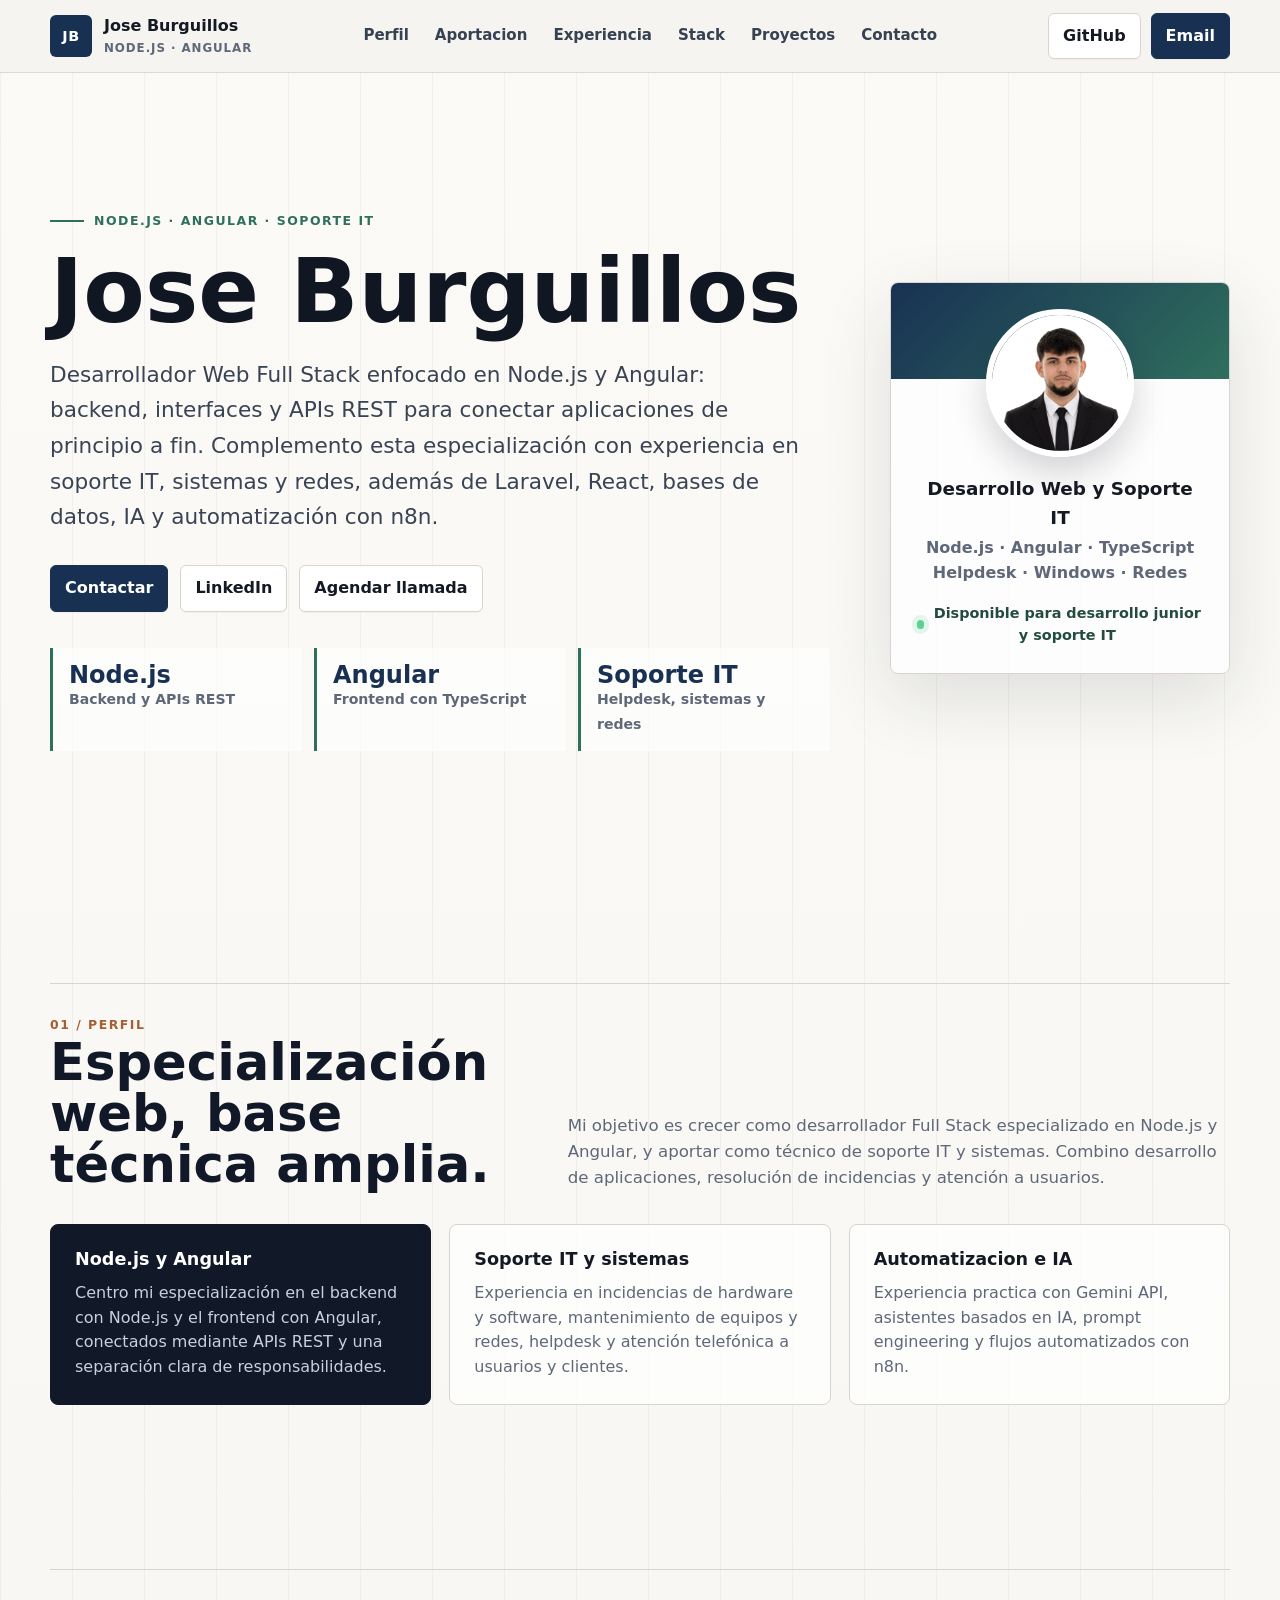
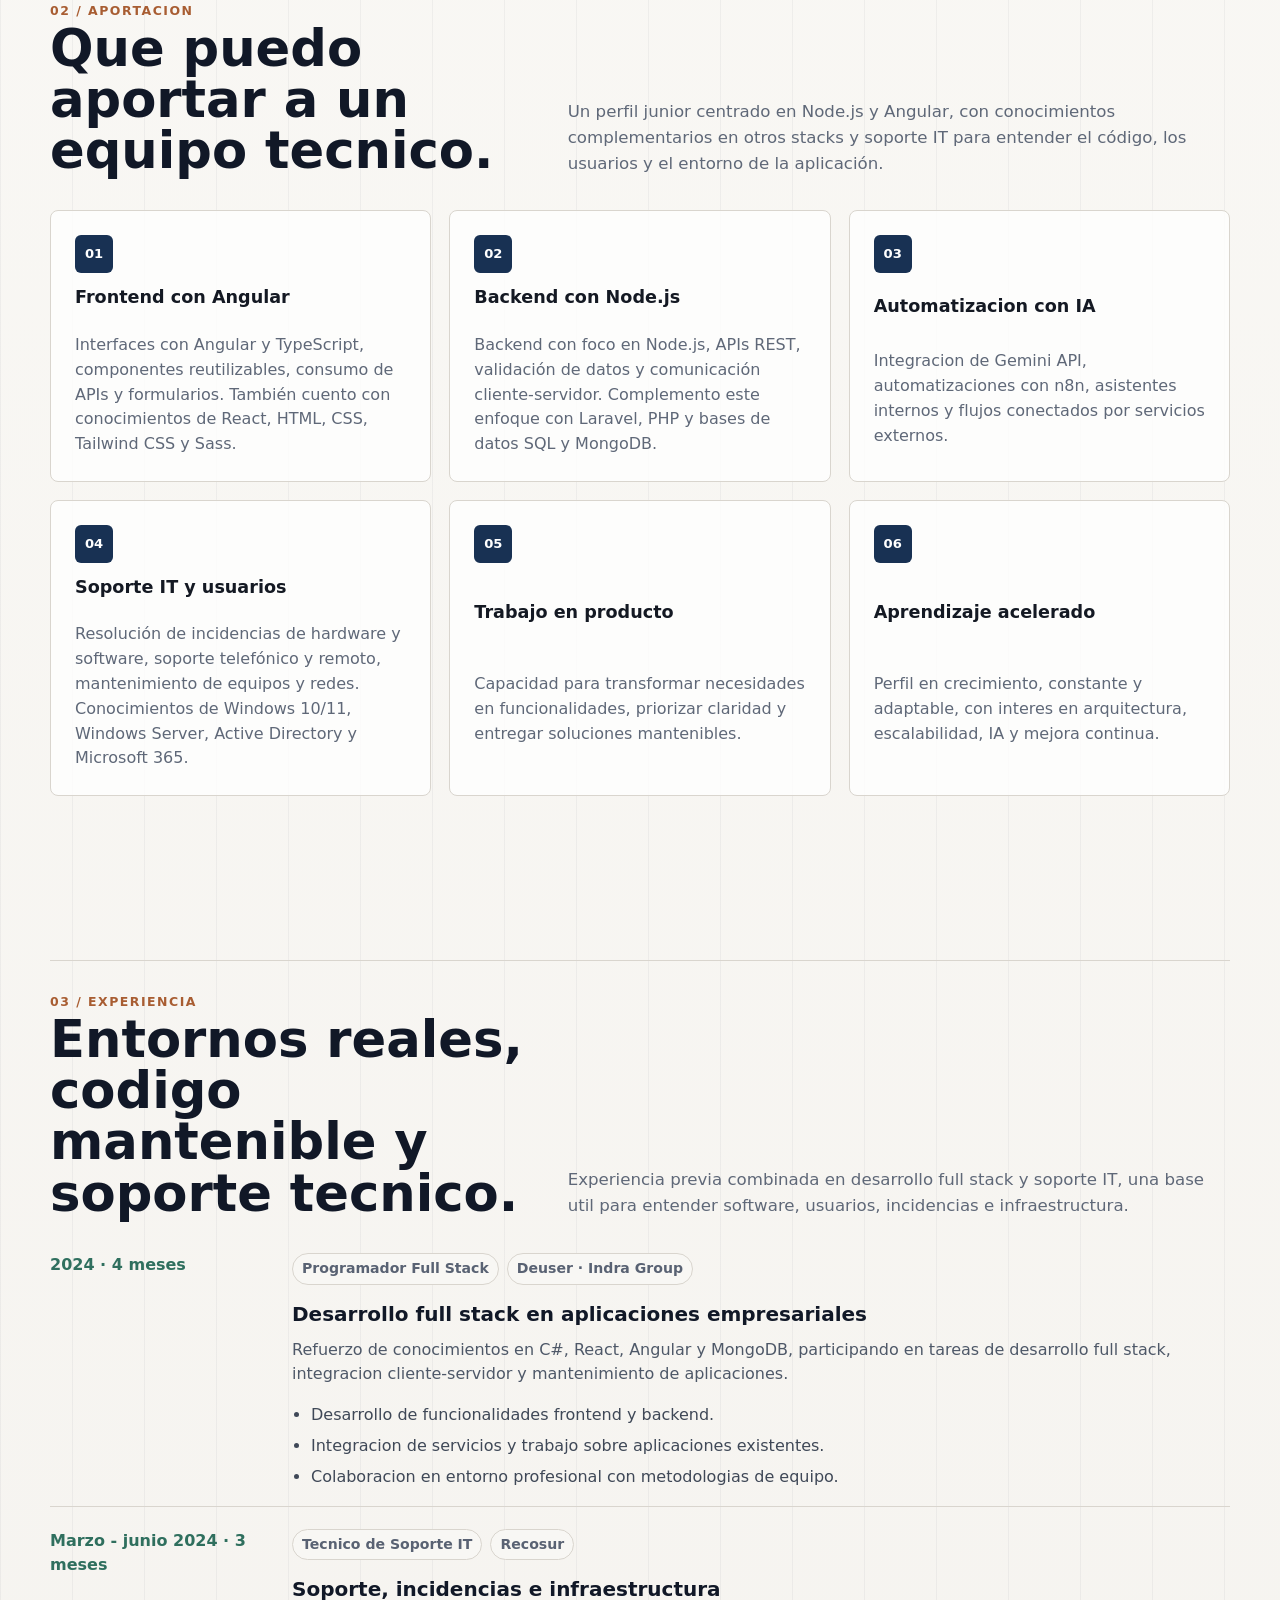
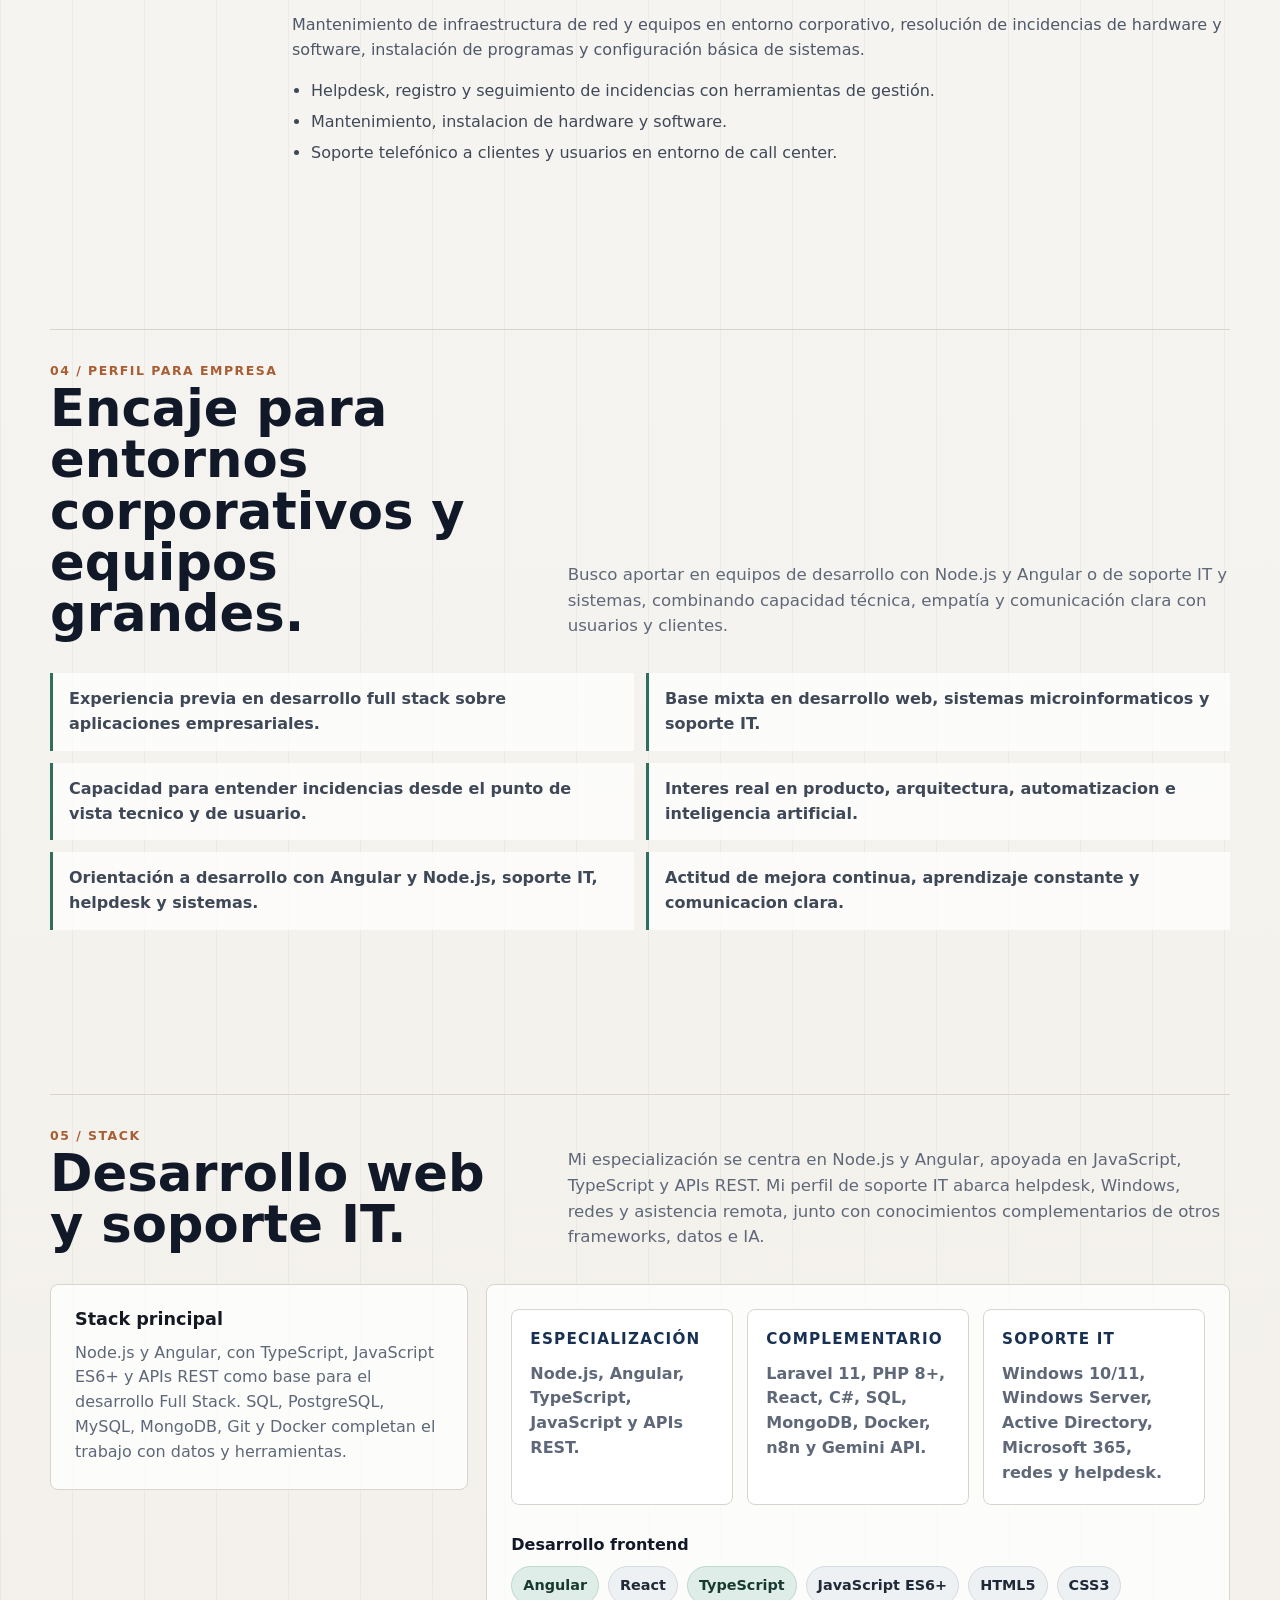
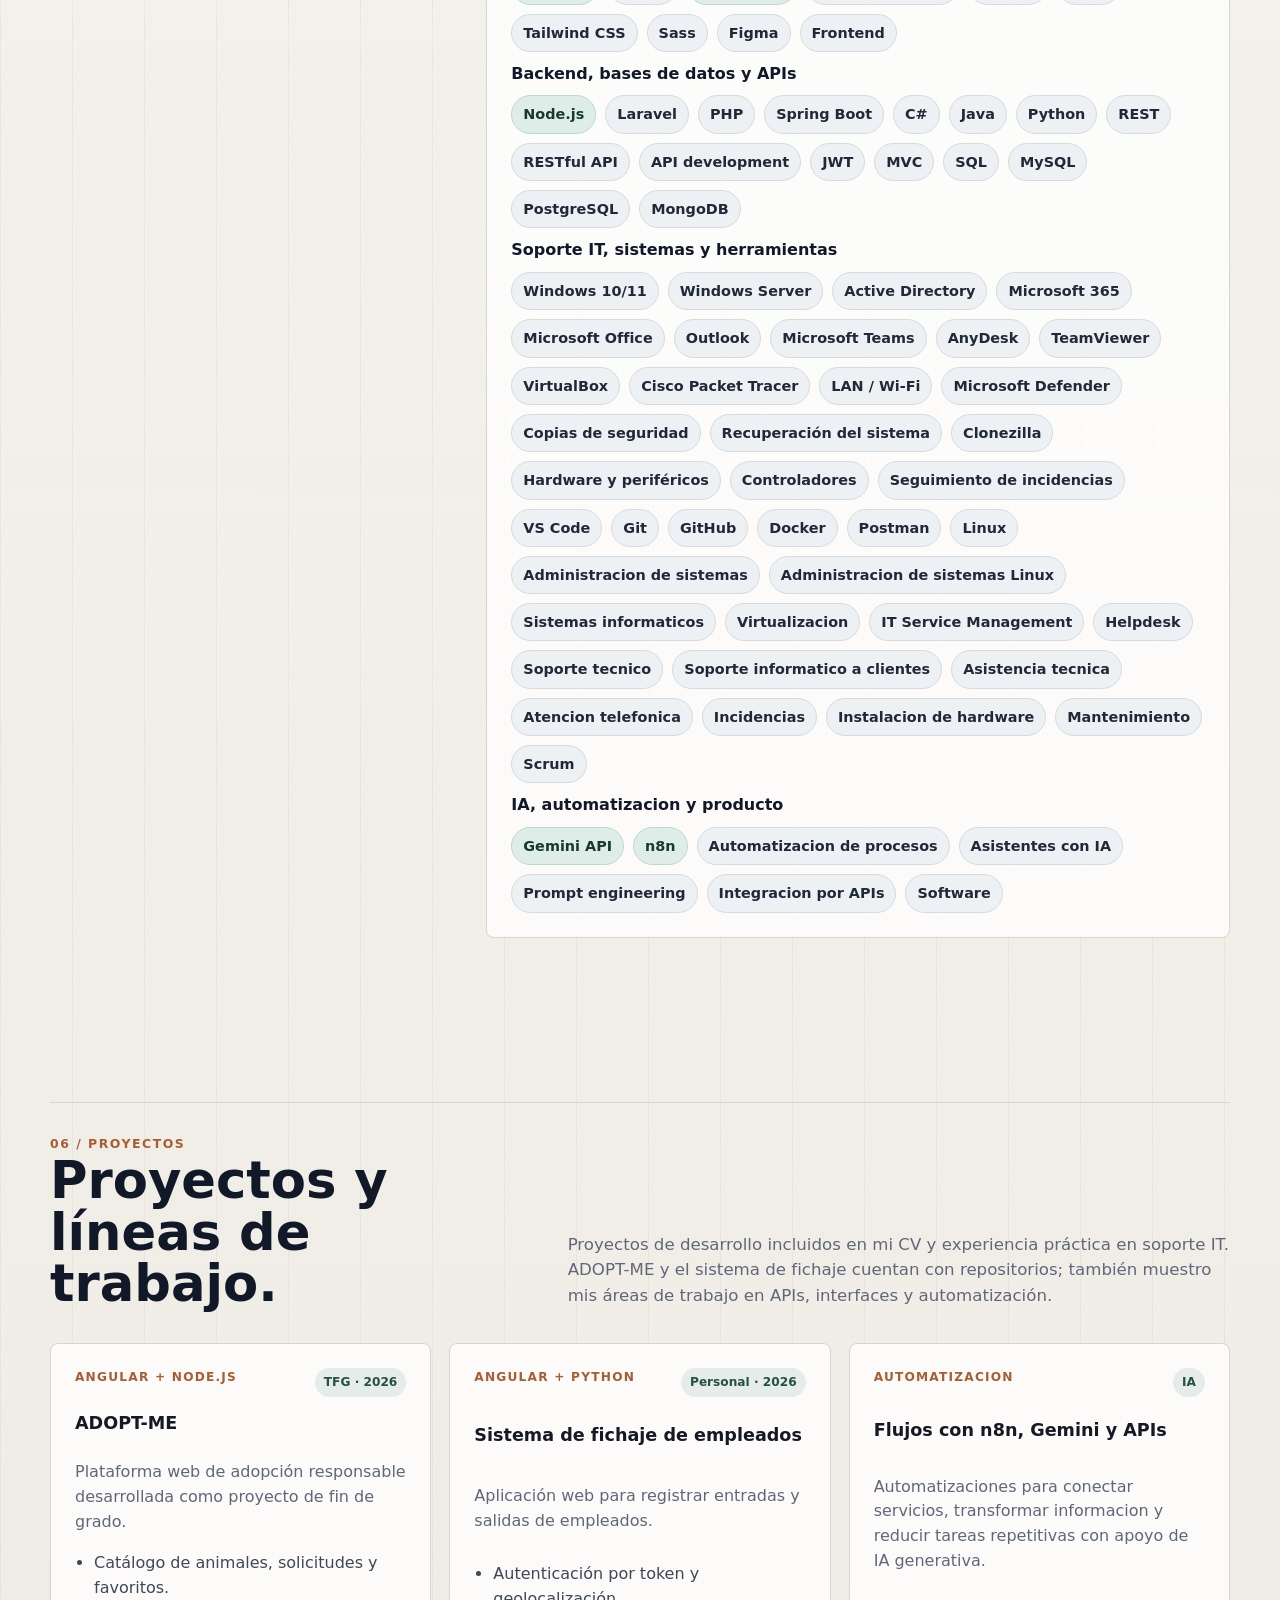
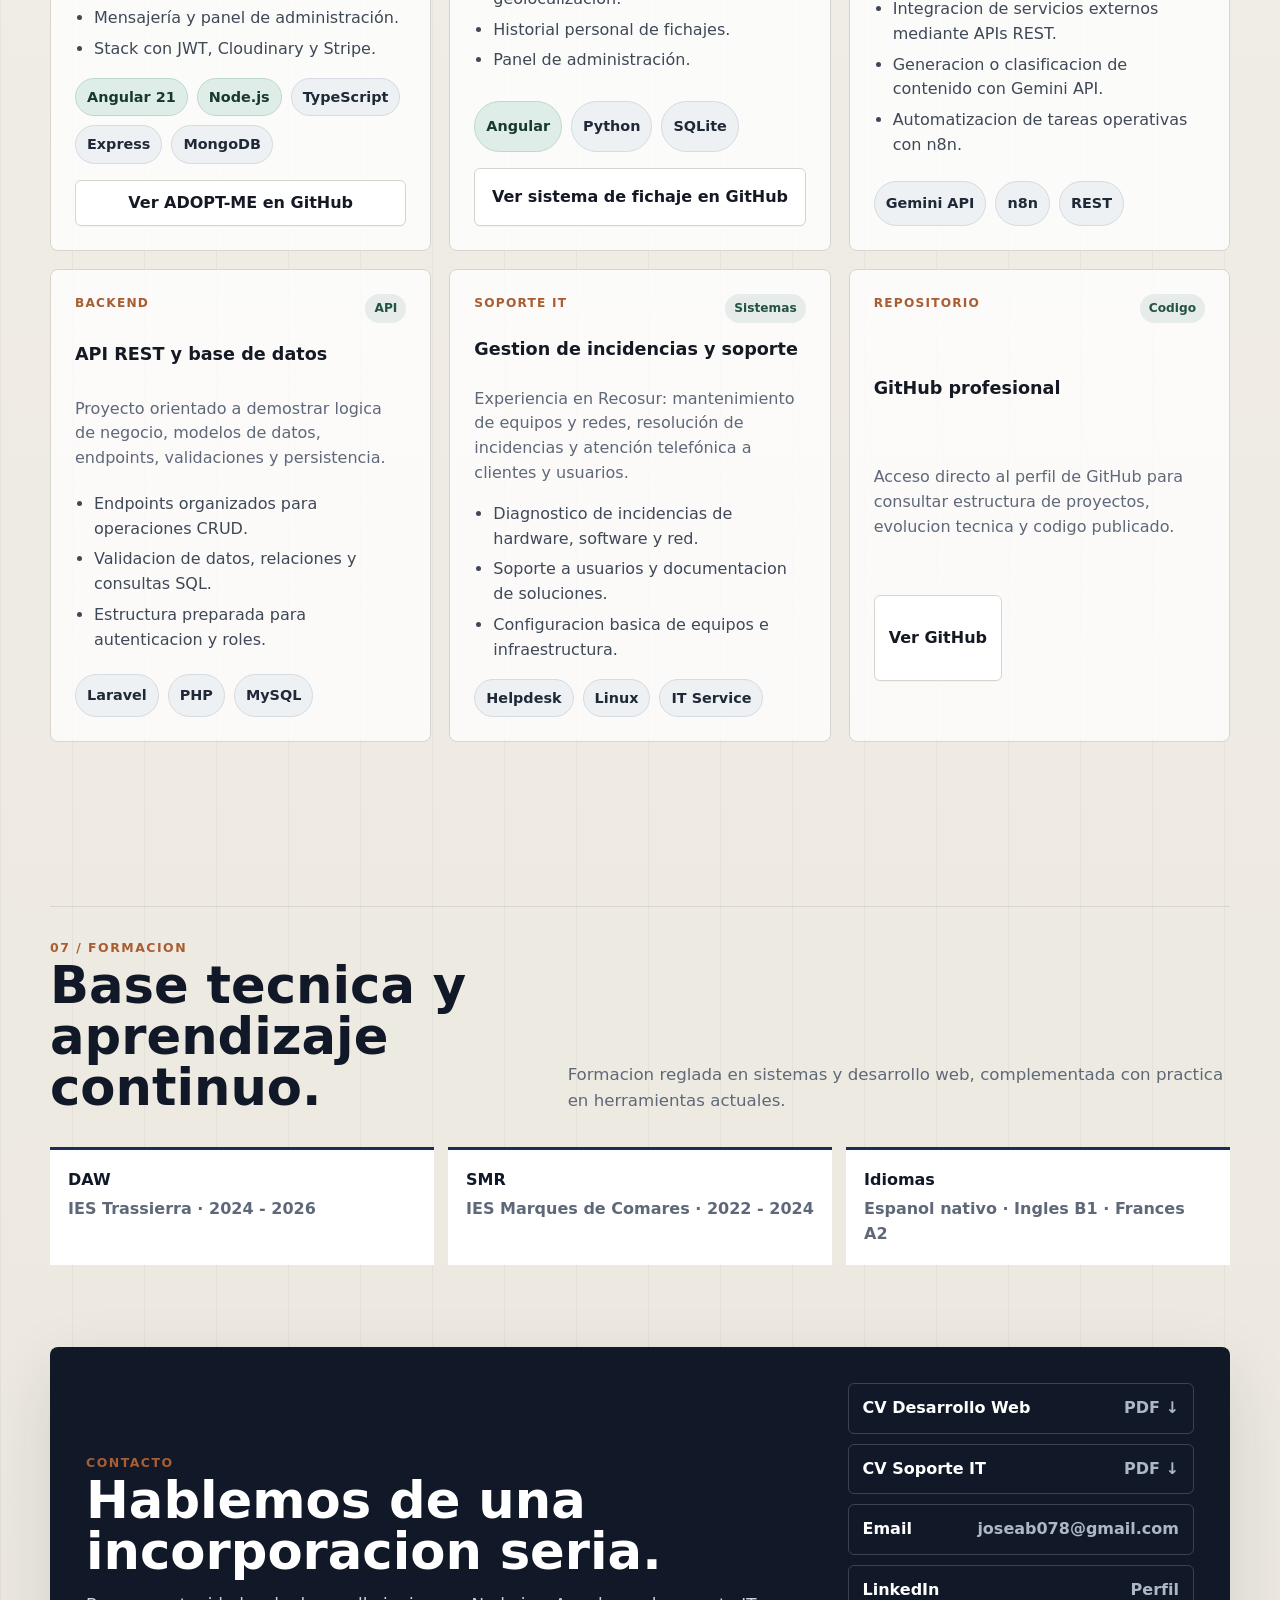
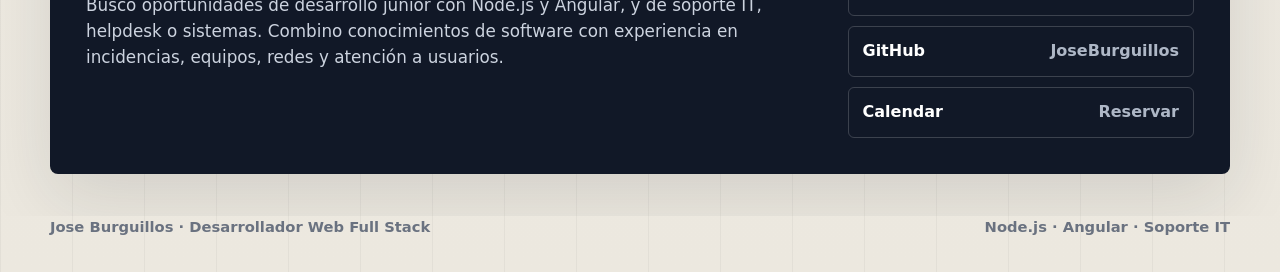
==== index.html @ f2254628 "Enfoca portfolio en Node.js, Angular y soporte IT y añade CV descargables" ====
<!doctype html>
<html lang="es">
<head>
  <meta charset="utf-8">
  <meta name="viewport" content="width=device-width, initial-scale=1">
  <title>Jose Burguillos | Node.js, Angular y Soporte IT</title>
  <meta name="description" content="Portfolio de Jose Burguillos, desarrollador Full Stack enfocado en Node.js y Angular, y técnico de soporte IT, con conocimientos de sistemas, redes, Laravel, React, bases de datos e IA.">
  <meta name="author" content="Jose Burguillos">
  <meta property="og:title" content="Jose Burguillos | Node.js, Angular y Soporte IT">
  <meta property="og:description" content="Desarrollo con Node.js y Angular, soporte IT, helpdesk y sistemas. Experiencia en aplicaciones empresariales, resolución de incidencias y atención a usuarios.">
  <meta property="og:type" content="website">

  <style>
    :root {
      --bg: #f5f3ef;
      --surface: #ffffff;
      --surface-strong: #111827;
      --ink: #141923;
      --muted: #5f6878;
      --line: #d9d5ce;
      --line-dark: rgba(255, 255, 255, 0.18);
      --brand: #183153;
      --accent: #2f6f5e;
      --accent-2: #a85d32;
      --soft: #ebe7df;
      --chip: #eef1f3;
      --shadow: 0 24px 70px rgba(28, 34, 44, 0.12);
      --radius: 8px;
      --max: 1180px;
      --font: Inter, ui-sans-serif, system-ui, -apple-system, BlinkMacSystemFont, "Segoe UI", Arial, sans-serif;
    }

    * {
      box-sizing: border-box;
    }

    html {
      scroll-behavior: smooth;
    }

    body {
      margin: 0;
      font-family: var(--font);
      color: var(--ink);
      background:
        linear-gradient(90deg, rgba(20, 25, 35, 0.045) 1px, transparent 1px),
        linear-gradient(180deg, #fbfaf7 0%, var(--bg) 46%, #ece8df 100%);
      background-size: 72px 72px, auto;
      line-height: 1.55;
    }

    body::selection {
      background: #cde3db;
      color: #0d1a25;
    }

    img {
      max-width: 100%;
      display: block;
    }

    a {
      color: inherit;
      text-decoration: none;
    }

    a:hover {
      color: var(--accent);
    }

    .skip-link {
      position: fixed;
      left: 16px;
      top: 16px;
      z-index: 20;
      transform: translateY(-160%);
      background: var(--surface-strong);
      color: #fff;
      padding: 10px 14px;
      border-radius: 6px;
    }

    .skip-link:focus {
      transform: translateY(0);
    }

    .site-header {
      position: sticky;
      top: 0;
      z-index: 10;
      border-bottom: 1px solid rgba(217, 213, 206, 0.86);
      background: rgba(245, 243, 239, 0.92);
      backdrop-filter: blur(18px);
    }

    .nav {
      width: min(var(--max), calc(100% - 40px));
      min-height: 72px;
      margin: 0 auto;
      display: flex;
      align-items: center;
      justify-content: space-between;
      gap: 22px;
    }

    .brand {
      display: flex;
      align-items: center;
      gap: 12px;
      min-width: 190px;
      font-weight: 800;
      letter-spacing: 0;
    }

    .brand-mark {
      width: 42px;
      height: 42px;
      border-radius: 6px;
      display: grid;
      place-items: center;
      background: var(--brand);
      color: #fff;
      font-size: 0.9rem;
      letter-spacing: 0.04em;
    }

    .brand small {
      display: block;
      color: var(--muted);
      font-weight: 650;
      font-size: 0.74rem;
      text-transform: uppercase;
      letter-spacing: 0.08em;
    }

    .nav-links {
      display: flex;
      align-items: center;
      gap: 4px;
      color: #364152;
      font-size: 0.94rem;
      font-weight: 700;
    }

    .nav-links a {
      padding: 9px 11px;
      border-radius: 6px;
    }

    .nav-links a:hover,
    .nav-links a:focus-visible {
      background: #e8e3da;
      outline: none;
    }

    .nav-actions {
      display: flex;
      gap: 10px;
      align-items: center;
    }

    .button {
      min-height: 42px;
      display: inline-flex;
      align-items: center;
      justify-content: center;
      gap: 9px;
      border: 1px solid var(--line);
      border-radius: 6px;
      padding: 10px 14px;
      background: var(--surface);
      color: var(--ink);
      font-weight: 800;
      box-shadow: 0 1px 0 rgba(0, 0, 0, 0.03);
      cursor: pointer;
    }

    .button:hover {
      border-color: #bfc6c3;
      color: var(--ink);
      transform: translateY(-1px);
    }

    .button--primary {
      background: var(--brand);
      border-color: var(--brand);
      color: #fff;
    }

    .button--primary:hover {
      background: #244261;
      color: #fff;
    }

    main {
      overflow: hidden;
    }

    .section {
      width: min(var(--max), calc(100% - 40px));
      margin: 0 auto;
      padding: 82px 0;
    }

    .hero {
      width: min(var(--max), calc(100% - 40px));
      margin: 0 auto;
      min-height: calc(100svh - 72px);
      display: grid;
      grid-template-columns: minmax(0, 1fr) 340px;
      gap: 46px;
      align-items: center;
      padding: 52px 0 70px;
    }

    .eyebrow {
      display: inline-flex;
      align-items: center;
      gap: 10px;
      margin: 0 0 20px;
      color: var(--accent);
      font-size: 0.78rem;
      font-weight: 850;
      letter-spacing: 0.12em;
      text-transform: uppercase;
    }

    .eyebrow::before {
      content: "";
      width: 34px;
      height: 2px;
      background: var(--accent);
    }

    h1,
    h2,
    h3,
    p {
      margin-top: 0;
    }

    h1 {
      max-width: 900px;
      margin-bottom: 24px;
      color: #101722;
      font-size: clamp(3.1rem, 7vw, 6.4rem);
      line-height: 0.92;
      letter-spacing: 0;
    }

    .hero-lede {
      max-width: 760px;
      margin-bottom: 30px;
      color: #394354;
      font-size: clamp(1.08rem, 1.7vw, 1.35rem);
      line-height: 1.65;
    }

    .hero-actions {
      display: flex;
      flex-wrap: wrap;
      gap: 12px;
      margin-bottom: 36px;
    }

    .hero-metrics {
      display: grid;
      grid-template-columns: repeat(3, minmax(0, 1fr));
      gap: 12px;
      max-width: 780px;
    }

    .metric {
      border-left: 3px solid var(--accent);
      background: rgba(255, 255, 255, 0.66);
      padding: 15px 16px;
    }

    .metric strong {
      display: block;
      color: var(--brand);
      font-size: 1.5rem;
      line-height: 1;
    }

    .metric span {
      color: var(--muted);
      font-size: 0.88rem;
      font-weight: 700;
    }

    .profile-panel {
      align-self: center;
      display: grid;
      justify-items: center;
      gap: 18px;
      position: relative;
      isolation: isolate;
      border: 1px solid var(--line);
      border-radius: var(--radius);
      background: rgba(255, 255, 255, 0.78);
      padding: 26px;
      box-shadow: var(--shadow);
      overflow: hidden;
    }

    .profile-panel::before {
      content: "";
      position: absolute;
      left: 0;
      right: 0;
      top: 0;
      height: 96px;
      background: linear-gradient(135deg, var(--brand), var(--accent));
      z-index: -1;
    }

    .profile-panel img {
      width: 148px;
      height: 148px;
      object-fit: cover;
      object-position: center top;
      border: 6px solid #fff;
      border-radius: 999px;
      box-shadow: 0 16px 34px rgba(17, 24, 39, 0.18);
      filter: saturate(0.92) contrast(1.05);
    }

    .profile-card {
      position: relative;
      width: 100%;
      color: var(--ink);
      text-align: center;
    }

    .profile-card strong {
      display: block;
      font-size: 1.15rem;
      margin-bottom: 4px;
    }

    .profile-card span {
      color: var(--muted);
      font-weight: 650;
    }

    .availability {
      display: inline-flex;
      align-items: center;
      gap: 8px;
      margin-top: 16px;
      color: #244b41;
      font-size: 0.9rem;
      font-weight: 800;
    }

    .availability::before {
      content: "";
      width: 9px;
      height: 9px;
      border-radius: 999px;
      background: #5bd195;
      box-shadow: 0 0 0 5px rgba(91, 209, 149, 0.16);
    }

    .section-head {
      display: grid;
      grid-template-columns: minmax(0, 0.42fr) minmax(0, 0.58fr);
      gap: 38px;
      align-items: end;
      margin-bottom: 34px;
      border-top: 1px solid var(--line);
      padding-top: 28px;
    }

    .section-kicker {
      color: var(--accent-2);
      font-size: 0.78rem;
      font-weight: 850;
      letter-spacing: 0.12em;
      text-transform: uppercase;
    }

    h2 {
      margin-bottom: 0;
      color: #111827;
      font-size: clamp(2rem, 4vw, 3.4rem);
      line-height: 1;
      letter-spacing: 0;
    }

    .section-head p {
      margin-bottom: 0;
      color: var(--muted);
      font-size: 1.04rem;
    }

    .grid-3 {
      display: grid;
      grid-template-columns: repeat(3, minmax(0, 1fr));
      gap: 18px;
    }

    .grid-2 {
      display: grid;
      grid-template-columns: repeat(2, minmax(0, 1fr));
      gap: 18px;
    }

    .card {
      border: 1px solid var(--line);
      border-radius: var(--radius);
      background: rgba(255, 255, 255, 0.78);
      padding: 24px;
    }

    .card--dark {
      background: var(--surface-strong);
      border-color: var(--surface-strong);
      color: #fff;
    }

    .card h3 {
      margin-bottom: 10px;
      color: inherit;
      font-size: 1.1rem;
      line-height: 1.22;
    }

    .card p {
      margin-bottom: 0;
      color: var(--muted);
    }

    .card--dark p {
      color: #c9d0dc;
    }

    .role-meta {
      display: flex;
      flex-wrap: wrap;
      gap: 8px;
      margin-bottom: 14px;
      color: #596273;
      font-size: 0.88rem;
      font-weight: 800;
    }

    .role-meta span {
      border: 1px solid var(--line);
      border-radius: 999px;
      padding: 4px 9px;
      background: #f8f7f4;
    }

    .timeline {
      display: grid;
      gap: 16px;
    }

    .timeline-item {
      display: grid;
      grid-template-columns: 220px minmax(0, 1fr);
      gap: 22px;
      border-top: 1px solid var(--line);
      padding-top: 22px;
    }

    .timeline-item:first-child {
      border-top: 0;
      padding-top: 0;
    }

    .timeline-date {
      color: var(--accent);
      font-weight: 850;
    }

    .timeline-body h3 {
      margin-bottom: 8px;
      color: #111827;
      font-size: 1.25rem;
    }

    .timeline-body p {
      color: #4e5868;
    }

    .list {
      margin: 14px 0 0;
      padding-left: 19px;
      color: #3f4857;
    }

    .list li + li {
      margin-top: 6px;
    }

    .stack-layout {
      display: grid;
      grid-template-columns: 0.72fr 1.28fr;
      gap: 18px;
      align-items: start;
    }

    .skill-group {
      display: grid;
      gap: 12px;
    }

    .skill-group h3 {
      margin: 0;
      color: #111827;
      font-size: 1rem;
    }

    .chips {
      display: flex;
      flex-wrap: wrap;
      gap: 9px;
    }

    .chip {
      display: inline-flex;
      align-items: center;
      min-height: 34px;
      border: 1px solid #d5dbe0;
      border-radius: 999px;
      background: var(--chip);
      color: #202938;
      padding: 7px 11px;
      font-size: 0.9rem;
      font-weight: 750;
      white-space: nowrap;
    }

    .chip--strong {
      background: #dfede8;
      border-color: #bdd9ce;
      color: #17392f;
    }

    .service-card {
      display: grid;
      gap: 14px;
      min-height: 100%;
    }

    .service-number {
      width: 38px;
      height: 38px;
      display: grid;
      place-items: center;
      border-radius: 6px;
      background: var(--brand);
      color: #fff;
      font-size: 0.82rem;
      font-weight: 850;
    }

    .fit-list {
      display: grid;
      grid-template-columns: repeat(2, minmax(0, 1fr));
      gap: 12px;
      margin: 0;
      padding: 0;
      list-style: none;
    }

    .fit-list li {
      border-left: 3px solid var(--accent);
      background: rgba(255, 255, 255, 0.74);
      padding: 14px 16px;
      color: #3f4857;
      font-weight: 700;
    }

    .level-grid {
      display: grid;
      grid-template-columns: repeat(3, minmax(0, 1fr));
      gap: 14px;
      margin-bottom: 18px;
    }

    .level-card {
      border: 1px solid var(--line);
      border-radius: var(--radius);
      background: #fff;
      padding: 18px;
    }

    .level-card strong {
      display: block;
      margin-bottom: 10px;
      color: var(--brand);
      font-size: 0.95rem;
      text-transform: uppercase;
      letter-spacing: 0.08em;
    }

    .level-card p {
      margin: 0;
      color: var(--muted);
      font-weight: 700;
    }

    .project-card {
      min-height: 100%;
      display: grid;
      gap: 16px;
    }

    .project-card .list {
      margin-top: 0;
    }

    .project-top {
      display: flex;
      align-items: flex-start;
      justify-content: space-between;
      gap: 14px;
    }

    .project-label {
      color: var(--accent-2);
      font-size: 0.76rem;
      font-weight: 850;
      letter-spacing: 0.1em;
      text-transform: uppercase;
    }

    .status {
      border-radius: 999px;
      background: #e6ece9;
      color: #235246;
      padding: 5px 9px;
      font-size: 0.76rem;
      font-weight: 850;
      white-space: nowrap;
    }

    .education {
      display: grid;
      grid-template-columns: repeat(3, minmax(0, 1fr));
      gap: 14px;
    }

    .edu-item {
      border-top: 3px solid var(--brand);
      background: var(--surface);
      padding: 18px;
    }

    .edu-item strong {
      display: block;
      margin-bottom: 4px;
      color: #111827;
    }

    .edu-item span {
      color: var(--muted);
      font-weight: 700;
    }

    .contact-band {
      width: min(var(--max), calc(100% - 40px));
      margin: 0 auto 42px;
      display: grid;
      grid-template-columns: minmax(0, 0.95fr) minmax(300px, 0.45fr);
      gap: 30px;
      align-items: center;
      border-radius: var(--radius);
      background: var(--surface-strong);
      color: #fff;
      padding: 36px;
      box-shadow: var(--shadow);
    }

    .contact-band h2 {
      color: #fff;
      margin-bottom: 14px;
    }

    .contact-band p {
      margin-bottom: 0;
      color: #ccd3df;
      font-size: 1.05rem;
    }

    .contact-links {
      display: grid;
      gap: 10px;
    }

    .contact-link {
      display: flex;
      justify-content: space-between;
      gap: 12px;
      border: 1px solid var(--line-dark);
      border-radius: 6px;
      padding: 12px 14px;
      color: #fff;
      font-weight: 800;
    }

    .contact-link span {
      color: #aeb7c6;
      font-weight: 700;
    }

    .site-footer {
      width: min(var(--max), calc(100% - 40px));
      margin: 0 auto;
      padding: 0 0 34px;
      display: flex;
      justify-content: space-between;
      gap: 20px;
      color: #6a7280;
      font-size: 0.92rem;
      font-weight: 700;
    }

    @media (max-width: 980px) {
      .nav {
        flex-wrap: wrap;
        padding: 14px 0;
      }

      .nav-links {
        order: 3;
        width: 100%;
        overflow-x: auto;
        padding-bottom: 4px;
      }

      .hero,
      .section-head,
      .stack-layout,
      .contact-band {
        grid-template-columns: 1fr;
      }

      .hero {
        min-height: auto;
        padding-top: 44px;
      }

      .grid-3,
      .grid-2,
      .fit-list,
      .level-grid,
      .education {
        grid-template-columns: 1fr;
      }

      .timeline-item {
        grid-template-columns: 1fr;
        gap: 8px;
      }
    }

    @media (max-width: 640px) {
      .nav,
      .section,
      .hero,
      .contact-band,
      .site-footer {
        width: min(100% - 28px, var(--max));
      }

      .nav-actions {
        width: 100%;
      }

      .nav-actions .button {
        flex: 1;
      }

      h1 {
        font-size: clamp(2.6rem, 17vw, 4.4rem);
      }

      .hero-metrics {
        grid-template-columns: 1fr;
      }

      .section {
        padding: 56px 0;
      }

      .card,
      .contact-band {
        padding: 22px;
      }

      .site-footer {
        display: grid;
      }
    }
  </style>
</head>

<body>
  <a class="skip-link" href="#contenido">Saltar al contenido</a>

  <header class="site-header">
    <nav class="nav" aria-label="Navegacion principal">
      <a class="brand" href="#inicio" aria-label="Volver al inicio">
        <span class="brand-mark" aria-hidden="true">JB</span>
        <span>Jose Burguillos <small>Node.js &middot; Angular</small></span>
      </a>

      <div class="nav-links" aria-label="Secciones">
        <a href="#perfil">Perfil</a>
        <a href="#aportacion">Aportacion</a>
        <a href="#experiencia">Experiencia</a>
        <a href="#stack">Stack</a>
        <a href="#proyectos">Proyectos</a>
        <a href="#contacto">Contacto</a>
      </div>

      <div class="nav-actions">
        <a class="button" href="https://github.com/JoseBurguillos" target="_blank" rel="noreferrer" aria-label="Abrir GitHub">GitHub</a>
        <a class="button button--primary" href="mailto:joseab078@gmail.com" aria-label="Enviar email">Email</a>
      </div>
    </nav>
  </header>

  <main id="contenido">
    <section class="hero" id="inicio" aria-labelledby="hero-title">
      <div>
        <p class="eyebrow">Node.js · Angular · Soporte IT</p>
        <h1 id="hero-title">Jose Burguillos</h1>
        <p class="hero-lede">
          Desarrollador Web Full Stack enfocado en Node.js y Angular: backend, interfaces
          y APIs REST para conectar aplicaciones de principio a fin. Complemento esta
          especialización con experiencia en soporte IT, sistemas y redes, además de Laravel, React, bases de datos, IA y automatización con n8n.
        </p>
        <div class="hero-actions">
          <a class="button button--primary" href="mailto:joseab078@gmail.com">Contactar</a>
          <a class="button" href="https://www.linkedin.com/in/jos%C3%A9-burguillos-88834932a/" target="_blank" rel="noreferrer">LinkedIn</a>
          <a class="button" href="https://calendar.app.google/XLdZw3HhWRP7AxGh8" target="_blank" rel="noreferrer">Agendar llamada</a>
        </div>

        <div class="hero-metrics" aria-label="Resumen profesional">
          <div class="metric">
            <strong>Node.js</strong>
            <span>Backend y APIs REST</span>
          </div>
          <div class="metric">
            <strong>Angular</strong>
            <span>Frontend con TypeScript</span>
          </div>
          <div class="metric">
            <strong>Soporte IT</strong>
            <span>Helpdesk, sistemas y redes</span>
          </div>
        </div>
      </div>

      <aside class="profile-panel" aria-label="Foto de perfil y estado profesional">
        <img src="./imagen linkedin.png" alt="Foto de perfil profesional de Jose Burguillos">
        <div class="profile-card">
          <strong>Desarrollo Web y Soporte IT</strong>
          <span>Node.js &middot; Angular &middot; TypeScript<br>Helpdesk &middot; Windows &middot; Redes</span>
          <div class="availability">Disponible para desarrollo junior y soporte IT</div>
        </div>
      </aside>
    </section>

    <section class="section" id="perfil" aria-labelledby="perfil-title">
      <div class="section-head">
        <div>
          <span class="section-kicker">01 / Perfil</span>
          <h2 id="perfil-title">Especialización web, base técnica amplia.</h2>
        </div>
        <p>
          Mi objetivo es crecer como desarrollador Full Stack especializado en Node.js y Angular,
          y aportar como técnico de soporte IT y sistemas. Combino desarrollo de aplicaciones, resolución de incidencias y atención a usuarios.
        </p>
      </div>

      <div class="grid-3">
        <article class="card card--dark">
          <h3>Node.js y Angular</h3>
          <p>Centro mi especialización en el backend con Node.js y el frontend con Angular, conectados mediante APIs REST y una separación clara de responsabilidades.</p>
        </article>
        <article class="card">
          <h3>Soporte IT y sistemas</h3>
          <p>Experiencia en incidencias de hardware y software, mantenimiento de equipos y redes, helpdesk y atención telefónica a usuarios y clientes.</p>
        </article>
        <article class="card">
          <h3>Automatizacion e IA</h3>
          <p>Experiencia practica con Gemini API, asistentes basados en IA, prompt engineering y flujos automatizados con n8n.</p>
        </article>
      </div>
    </section>

    <section class="section" id="aportacion" aria-labelledby="aportacion-title">
      <div class="section-head">
        <div>
          <span class="section-kicker">02 / Aportacion</span>
          <h2 id="aportacion-title">Que puedo aportar a un equipo tecnico.</h2>
        </div>
        <p>
          Un perfil junior centrado en Node.js y Angular, con conocimientos complementarios
          en otros stacks y soporte IT para entender el código, los usuarios y el entorno de la aplicación.
        </p>
      </div>

      <div class="grid-3">
        <article class="card service-card">
          <span class="service-number">01</span>
          <h3>Frontend con Angular</h3>
          <p>Interfaces con Angular y TypeScript, componentes reutilizables, consumo de APIs y formularios. También cuento con conocimientos de React, HTML, CSS, Tailwind CSS y Sass.</p>
        </article>
        <article class="card service-card">
          <span class="service-number">02</span>
          <h3>Backend con Node.js</h3>
          <p>Backend con foco en Node.js, APIs REST, validación de datos y comunicación cliente-servidor. Complemento este enfoque con Laravel, PHP y bases de datos SQL y MongoDB.</p>
        </article>
        <article class="card service-card">
          <span class="service-number">03</span>
          <h3>Automatizacion con IA</h3>
          <p>Integracion de Gemini API, automatizaciones con n8n, asistentes internos y flujos conectados por servicios externos.</p>
        </article>
        <article class="card service-card">
          <span class="service-number">04</span>
          <h3>Soporte IT y usuarios</h3>
          <p>Resolución de incidencias de hardware y software, soporte telefónico y remoto, mantenimiento de equipos y redes. Conocimientos de Windows 10/11, Windows Server, Active Directory y Microsoft 365.</p>
        </article>
        <article class="card service-card">
          <span class="service-number">05</span>
          <h3>Trabajo en producto</h3>
          <p>Capacidad para transformar necesidades en funcionalidades, priorizar claridad y entregar soluciones mantenibles.</p>
        </article>
        <article class="card service-card">
          <span class="service-number">06</span>
          <h3>Aprendizaje acelerado</h3>
          <p>Perfil en crecimiento, constante y adaptable, con interes en arquitectura, escalabilidad, IA y mejora continua.</p>
        </article>
      </div>
    </section>

    <section class="section" id="experiencia" aria-labelledby="experiencia-title">
      <div class="section-head">
        <div>
          <span class="section-kicker">03 / Experiencia</span>
          <h2 id="experiencia-title">Entornos reales, codigo mantenible y soporte tecnico.</h2>
        </div>
        <p>
          Experiencia previa combinada en desarrollo full stack y soporte IT, una base util para entender
          software, usuarios, incidencias e infraestructura.
        </p>
      </div>

      <div class="timeline">
        <article class="timeline-item">
          <div class="timeline-date">2024 &middot; 4 meses</div>
          <div class="timeline-body">
            <div class="role-meta">
              <span>Programador Full Stack</span>
              <span>Deuser &middot; Indra Group</span>
            </div>
            <h3>Desarrollo full stack en aplicaciones empresariales</h3>
            <p>
              Refuerzo de conocimientos en C#, React, Angular y MongoDB, participando en tareas de
              desarrollo full stack, integracion cliente-servidor y mantenimiento de aplicaciones.
            </p>
            <ul class="list">
              <li>Desarrollo de funcionalidades frontend y backend.</li>
              <li>Integracion de servicios y trabajo sobre aplicaciones existentes.</li>
              <li>Colaboracion en entorno profesional con metodologias de equipo.</li>
            </ul>
          </div>
        </article>

        <article class="timeline-item">
          <div class="timeline-date">Marzo - junio 2024 &middot; 3 meses</div>
          <div class="timeline-body">
            <div class="role-meta">
              <span>Tecnico de Soporte IT</span>
              <span>Recosur</span>
            </div>
            <h3>Soporte, incidencias e infraestructura</h3>
            <p>
              Mantenimiento de infraestructura de red y equipos en entorno corporativo, resolución de
              incidencias de hardware y software, instalación de programas y configuración básica de sistemas.
            </p>
            <ul class="list">
              <li>Helpdesk, registro y seguimiento de incidencias con herramientas de gestión.</li>
              <li>Mantenimiento, instalacion de hardware y software.</li>
              <li>Soporte telefónico a clientes y usuarios en entorno de call center.</li>
            </ul>
          </div>
        </article>
      </div>
    </section>

    <section class="section" id="empresa" aria-labelledby="empresa-title">
      <div class="section-head">
        <div>
          <span class="section-kicker">04 / Perfil para empresa</span>
          <h2 id="empresa-title">Encaje para entornos corporativos y equipos grandes.</h2>
        </div>
        <p>
          Busco aportar en equipos de desarrollo con Node.js y Angular o de soporte IT y sistemas,
          combinando capacidad técnica, empatía y comunicación clara con usuarios y clientes.
        </p>
      </div>

      <ul class="fit-list">
        <li>Experiencia previa en desarrollo full stack sobre aplicaciones empresariales.</li>
        <li>Base mixta en desarrollo web, sistemas microinformaticos y soporte IT.</li>
        <li>Capacidad para entender incidencias desde el punto de vista tecnico y de usuario.</li>
        <li>Interes real en producto, arquitectura, automatizacion e inteligencia artificial.</li>
        <li>Orientación a desarrollo con Angular y Node.js, soporte IT, helpdesk y sistemas.</li>
        <li>Actitud de mejora continua, aprendizaje constante y comunicacion clara.</li>
      </ul>
    </section>

    <section class="section" id="stack" aria-labelledby="stack-title">
      <div class="section-head">
        <div>
          <span class="section-kicker">05 / Stack</span>
          <h2 id="stack-title">Desarrollo web y soporte IT.</h2>
        </div>
        <p>
          Mi especialización se centra en Node.js y Angular, apoyada en JavaScript, TypeScript
          y APIs REST. Mi perfil de soporte IT abarca helpdesk, Windows, redes y asistencia remota,
          junto con conocimientos complementarios de otros frameworks, datos e IA.
        </p>
      </div>

      <div class="stack-layout">
        <article class="card">
          <h3>Stack principal</h3>
          <p>
            Node.js y Angular, con TypeScript, JavaScript ES6+ y APIs REST como base
            para el desarrollo Full Stack. SQL, PostgreSQL, MySQL, MongoDB, Git y Docker
            completan el trabajo con datos y herramientas.
          </p>
        </article>

        <div class="card skill-group">
          <div class="level-grid">
            <div class="level-card">
              <strong>Especialización</strong>
              <p>Node.js, Angular, TypeScript, JavaScript y APIs REST.</p>
            </div>
            <div class="level-card">
              <strong>Complementario</strong>
              <p>Laravel 11, PHP 8+, React, C#, SQL, MongoDB, Docker, n8n y Gemini API.</p>
            </div>
            <div class="level-card">
              <strong>Soporte IT</strong>
              <p>Windows 10/11, Windows Server, Active Directory, Microsoft 365, redes y helpdesk.</p>
            </div>
          </div>

          <h3>Desarrollo frontend</h3>
          <div class="chips">
            <span class="chip chip--strong">Angular</span>
            <span class="chip">React</span>
            <span class="chip chip--strong">TypeScript</span>
            <span class="chip">JavaScript ES6+</span>
            <span class="chip">HTML5</span>
            <span class="chip">CSS3</span>
            <span class="chip">Tailwind CSS</span>
            <span class="chip">Sass</span>
            <span class="chip">Figma</span>
            <span class="chip">Frontend</span>
          </div>

          <h3>Backend, bases de datos y APIs</h3>
          <div class="chips">
            <span class="chip chip--strong">Node.js</span>
            <span class="chip">Laravel</span>
            <span class="chip">PHP</span>
            <span class="chip">Spring Boot</span>
            <span class="chip">C#</span>
            <span class="chip">Java</span>
            <span class="chip">Python</span>
            <span class="chip">REST</span>
            <span class="chip">RESTful API</span>
            <span class="chip">API development</span>
            <span class="chip">JWT</span>
            <span class="chip">MVC</span>
            <span class="chip">SQL</span>
            <span class="chip">MySQL</span>
            <span class="chip">PostgreSQL</span>
            <span class="chip">MongoDB</span>
          </div>

          <h3>Soporte IT, sistemas y herramientas</h3>
          <div class="chips">
            <span class="chip">Windows 10/11</span>
            <span class="chip">Windows Server</span>
            <span class="chip">Active Directory</span>
            <span class="chip">Microsoft 365</span>
            <span class="chip">Microsoft Office</span>
            <span class="chip">Outlook</span>
            <span class="chip">Microsoft Teams</span>
            <span class="chip">AnyDesk</span>
            <span class="chip">TeamViewer</span>
            <span class="chip">VirtualBox</span>
            <span class="chip">Cisco Packet Tracer</span>
            <span class="chip">LAN / Wi-Fi</span>
            <span class="chip">Microsoft Defender</span>
            <span class="chip">Copias de seguridad</span>
            <span class="chip">Recuperación del sistema</span>
            <span class="chip">Clonezilla</span>
            <span class="chip">Hardware y periféricos</span>
            <span class="chip">Controladores</span>
            <span class="chip">Seguimiento de incidencias</span>
            <span class="chip">VS Code</span>
            <span class="chip">Git</span>
            <span class="chip">GitHub</span>
            <span class="chip">Docker</span>
            <span class="chip">Postman</span>
            <span class="chip">Linux</span>
            <span class="chip">Administracion de sistemas</span>
            <span class="chip">Administracion de sistemas Linux</span>
            <span class="chip">Sistemas informaticos</span>
            <span class="chip">Virtualizacion</span>
            <span class="chip">IT Service Management</span>
            <span class="chip">Helpdesk</span>
            <span class="chip">Soporte tecnico</span>
            <span class="chip">Soporte informatico a clientes</span>
            <span class="chip">Asistencia tecnica</span>
            <span class="chip">Atencion telefonica</span>
            <span class="chip">Incidencias</span>
            <span class="chip">Instalacion de hardware</span>
            <span class="chip">Mantenimiento</span>
            <span class="chip">Scrum</span>
          </div>

          <h3>IA, automatizacion y producto</h3>
          <div class="chips">
            <span class="chip chip--strong">Gemini API</span>
            <span class="chip chip--strong">n8n</span>
            <span class="chip">Automatizacion de procesos</span>
            <span class="chip">Asistentes con IA</span>
            <span class="chip">Prompt engineering</span>
            <span class="chip">Integracion por APIs</span>
            <span class="chip">Software</span>
          </div>
        </div>
      </div>
    </section>

    <section class="section" id="proyectos" aria-labelledby="proyectos-title">
      <div class="section-head">
        <div>
          <span class="section-kicker">06 / Proyectos</span>
          <h2 id="proyectos-title">Proyectos y líneas de trabajo.</h2>
        </div>
        <p>
          Proyectos de desarrollo incluidos en mi CV y experiencia práctica en soporte IT.
          ADOPT-ME y el sistema de fichaje cuentan con repositorios; también muestro mis áreas de trabajo en APIs, interfaces y automatización.
        </p>
      </div>

      <div class="grid-3">
        <article class="card project-card">
          <div class="project-top">
            <span class="project-label">Angular + Node.js</span>
            <span class="status">TFG · 2026</span>
          </div>
          <h3>ADOPT-ME</h3>
          <p>Plataforma web de adopción responsable desarrollada como proyecto de fin de grado.</p>
          <ul class="list">
            <li>Catálogo de animales, solicitudes y favoritos.</li>
            <li>Mensajería y panel de administración.</li>
            <li>Stack con JWT, Cloudinary y Stripe.</li>
          </ul>
          <div class="chips">
            <span class="chip chip--strong">Angular 21</span>
            <span class="chip chip--strong">Node.js</span>
            <span class="chip">TypeScript</span>
            <span class="chip">Express</span>
            <span class="chip">MongoDB</span>
          </div>
          <a class="button" href="https://github.com/JoseBurguillos/TFG-adoptme" target="_blank" rel="noreferrer">Ver ADOPT-ME en GitHub</a>
        </article>

        <article class="card project-card">
          <div class="project-top">
            <span class="project-label">Angular + Python</span>
            <span class="status">Personal · 2026</span>
          </div>
          <h3>Sistema de fichaje de empleados</h3>
          <p>Aplicación web para registrar entradas y salidas de empleados.</p>
          <ul class="list">
            <li>Autenticación por token y geolocalización.</li>
            <li>Historial personal de fichajes.</li>
            <li>Panel de administración.</li>
          </ul>
          <div class="chips">
            <span class="chip chip--strong">Angular</span>
            <span class="chip">Python</span>
            <span class="chip">SQLite</span>
          </div>
          <a class="button" href="https://github.com/JoseBurguillos/ProgramaFichajeEmpresa" target="_blank" rel="noreferrer">Ver sistema de fichaje en GitHub</a>
        </article>

        <article class="card project-card">
          <div class="project-top">
            <span class="project-label">Automatizacion</span>
            <span class="status">IA</span>
          </div>
          <h3>Flujos con n8n, Gemini y APIs</h3>
          <p>Automatizaciones para conectar servicios, transformar informacion y reducir tareas repetitivas con apoyo de IA generativa.</p>
          <ul class="list">
            <li>Integracion de servicios externos mediante APIs REST.</li>
            <li>Generacion o clasificacion de contenido con Gemini API.</li>
            <li>Automatizacion de tareas operativas con n8n.</li>
          </ul>
          <div class="chips">
            <span class="chip">Gemini API</span>
            <span class="chip">n8n</span>
            <span class="chip">REST</span>
          </div>
        </article>

        <article class="card project-card">
          <div class="project-top">
            <span class="project-label">Backend</span>
            <span class="status">API</span>
          </div>
          <h3>API REST y base de datos</h3>
          <p>Proyecto orientado a demostrar logica de negocio, modelos de datos, endpoints, validaciones y persistencia.</p>
          <ul class="list">
            <li>Endpoints organizados para operaciones CRUD.</li>
            <li>Validacion de datos, relaciones y consultas SQL.</li>
            <li>Estructura preparada para autenticacion y roles.</li>
          </ul>
          <div class="chips">
            <span class="chip">Laravel</span>
            <span class="chip">PHP</span>
            <span class="chip">MySQL</span>
          </div>
        </article>

        <article class="card project-card">
          <div class="project-top">
            <span class="project-label">Soporte IT</span>
            <span class="status">Sistemas</span>
          </div>
          <h3>Gestion de incidencias y soporte</h3>
          <p>Experiencia en Recosur: mantenimiento de equipos y redes, resolución de incidencias y atención telefónica a clientes y usuarios.</p>
          <ul class="list">
            <li>Diagnostico de incidencias de hardware, software y red.</li>
            <li>Soporte a usuarios y documentacion de soluciones.</li>
            <li>Configuracion basica de equipos e infraestructura.</li>
          </ul>
          <div class="chips">
            <span class="chip">Helpdesk</span>
            <span class="chip">Linux</span>
            <span class="chip">IT Service</span>
          </div>
        </article>

        <article class="card project-card">
          <div class="project-top">
            <span class="project-label">Repositorio</span>
            <span class="status">Codigo</span>
          </div>
          <h3>GitHub profesional</h3>
          <p>Acceso directo al perfil de GitHub para consultar estructura de proyectos, evolucion tecnica y codigo publicado.</p>
          <div class="hero-actions">
            <a class="button" href="https://github.com/JoseBurguillos" target="_blank" rel="noreferrer">Ver GitHub</a>
          </div>
        </article>
      </div>
    </section>

    <section class="section" id="formacion" aria-labelledby="formacion-title">
      <div class="section-head">
        <div>
          <span class="section-kicker">07 / Formacion</span>
          <h2 id="formacion-title">Base tecnica y aprendizaje continuo.</h2>
        </div>
        <p>Formacion reglada en sistemas y desarrollo web, complementada con practica en herramientas actuales.</p>
      </div>

      <div class="education">
        <div class="edu-item">
          <strong>DAW</strong>
          <span>IES Trassierra &middot; 2024 - 2026</span>
        </div>
        <div class="edu-item">
          <strong>SMR</strong>
          <span>IES Marques de Comares &middot; 2022 - 2024</span>
        </div>
        <div class="edu-item">
          <strong>Idiomas</strong>
          <span>Espanol nativo &middot; Ingles B1 &middot; Frances A2</span>
        </div>
      </div>
    </section>

    <section class="contact-band" id="contacto" aria-labelledby="contacto-title">
      <div>
        <span class="section-kicker">Contacto</span>
        <h2 id="contacto-title">Hablemos de una incorporacion seria.</h2>
        <p>
          Busco oportunidades de desarrollo junior con Node.js y Angular, y de soporte IT, helpdesk
          o sistemas. Combino conocimientos de software con experiencia en incidencias, equipos, redes y atención a usuarios.
        </p>
      </div>

      <div class="contact-links" aria-label="CV y datos de contacto">
        <a class="contact-link" href="./CV_Jose_Burguillos_Angular_NodeJS_ATS.pdf" download>
          CV Desarrollo Web <span>PDF ↓</span>
        </a>
        <a class="contact-link" href="./CV_Jose_Burguillos_Soporte_IT_ATS.pdf" download>
          CV Soporte IT <span>PDF ↓</span>
        </a>
        <a class="contact-link" href="mailto:joseab078@gmail.com">
          Email <span>joseab078@gmail.com</span>
        </a>
        <a class="contact-link" href="https://www.linkedin.com/in/jos%C3%A9-burguillos-88834932a/" target="_blank" rel="noreferrer">
          LinkedIn <span>Perfil</span>
        </a>
        <a class="contact-link" href="https://github.com/JoseBurguillos" target="_blank" rel="noreferrer">
          GitHub <span>JoseBurguillos</span>
        </a>
        <a class="contact-link" href="https://calendar.app.google/XLdZw3HhWRP7AxGh8" target="_blank" rel="noreferrer">
          Calendar <span>Reservar</span>
        </a>
      </div>
    </section>
  </main>

  <footer class="site-footer">
    <span>Jose Burguillos &middot; Desarrollador Web Full Stack</span>
    <span>Node.js &middot; Angular &middot; Soporte IT</span>
  </footer>
</body>
</html>
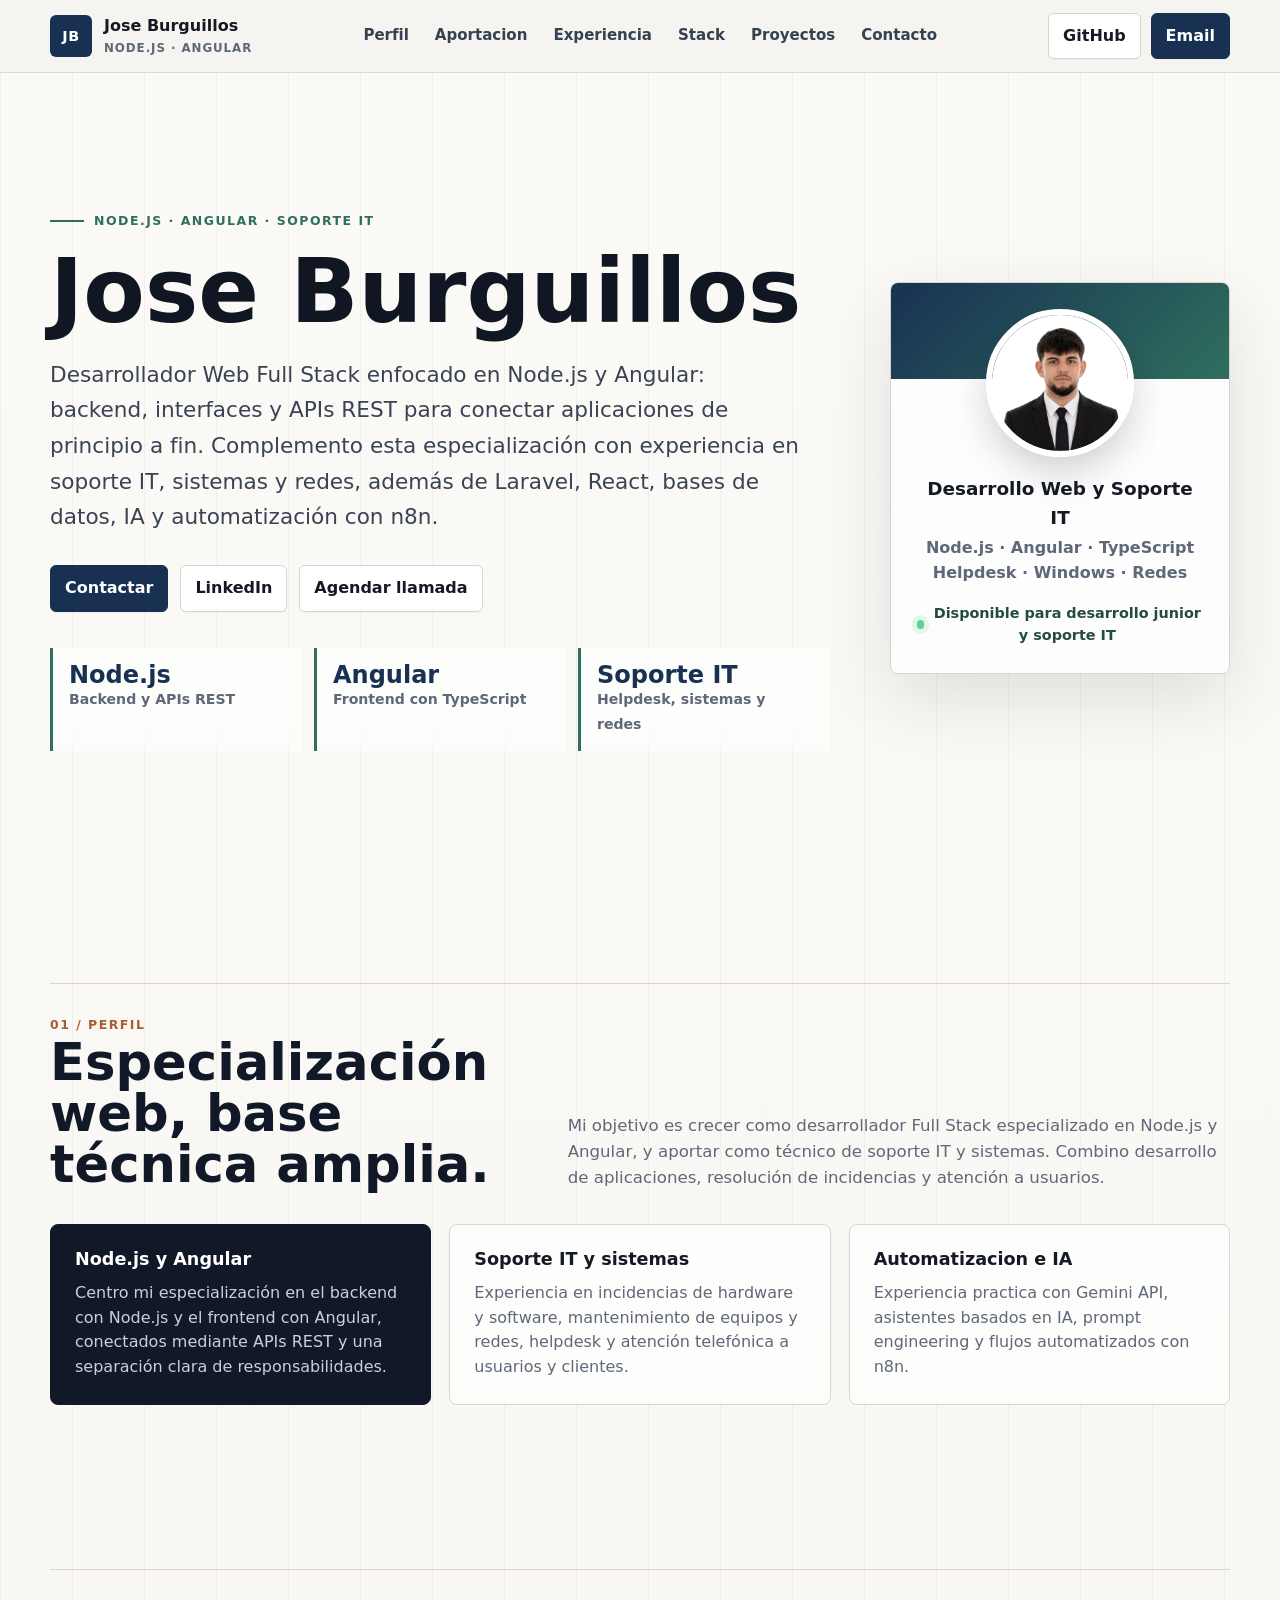
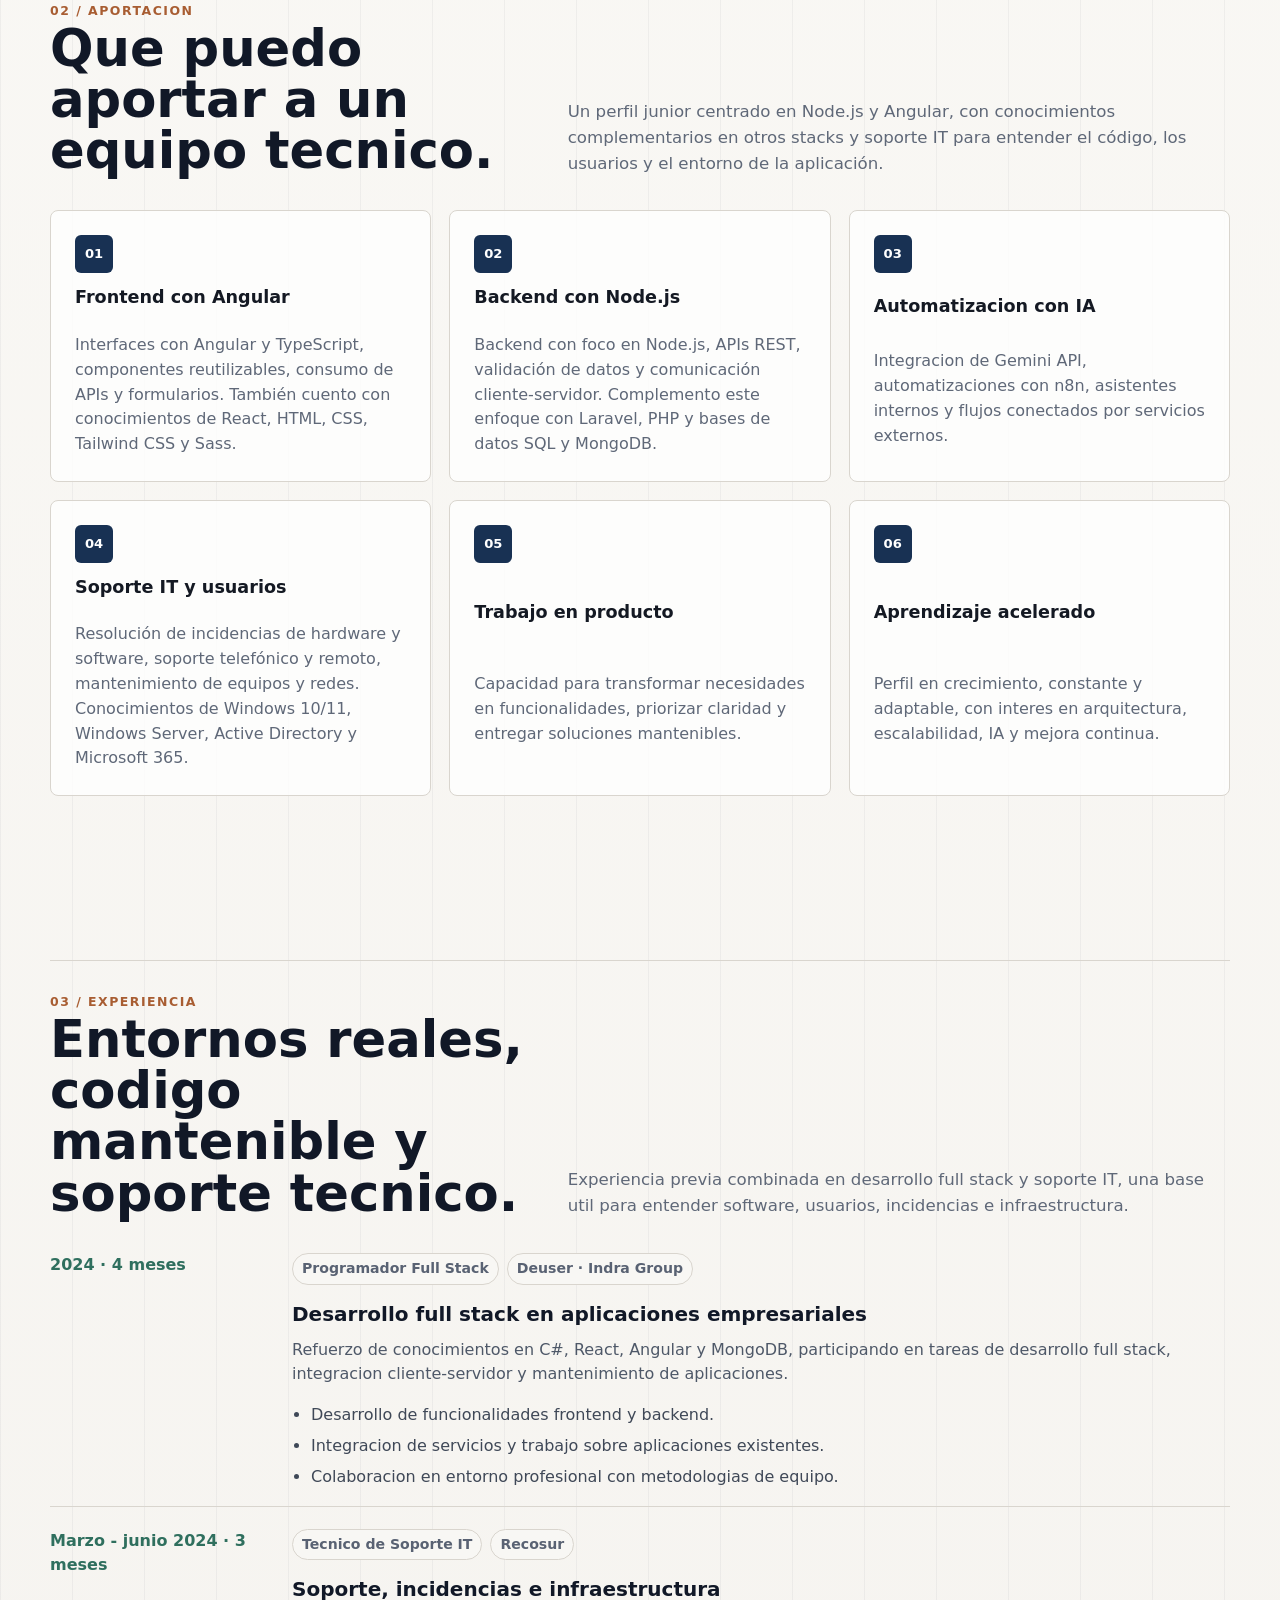
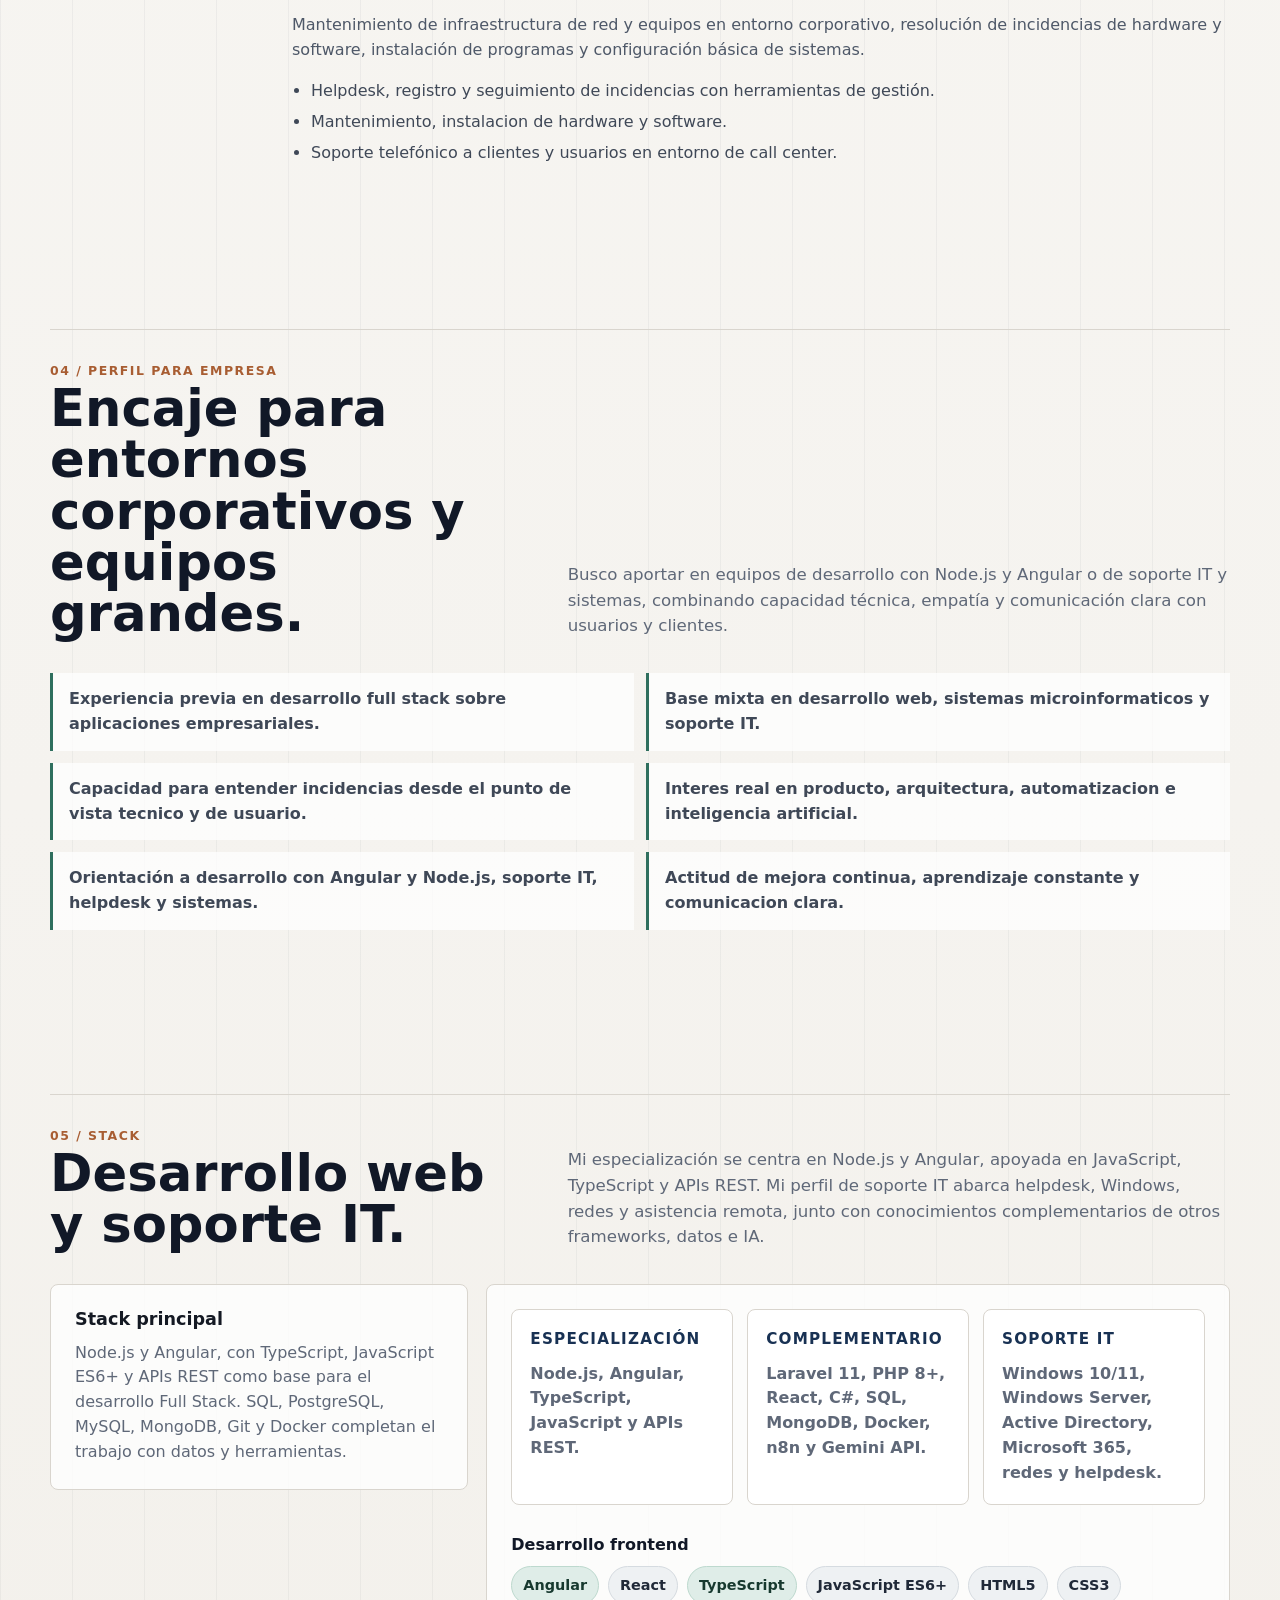
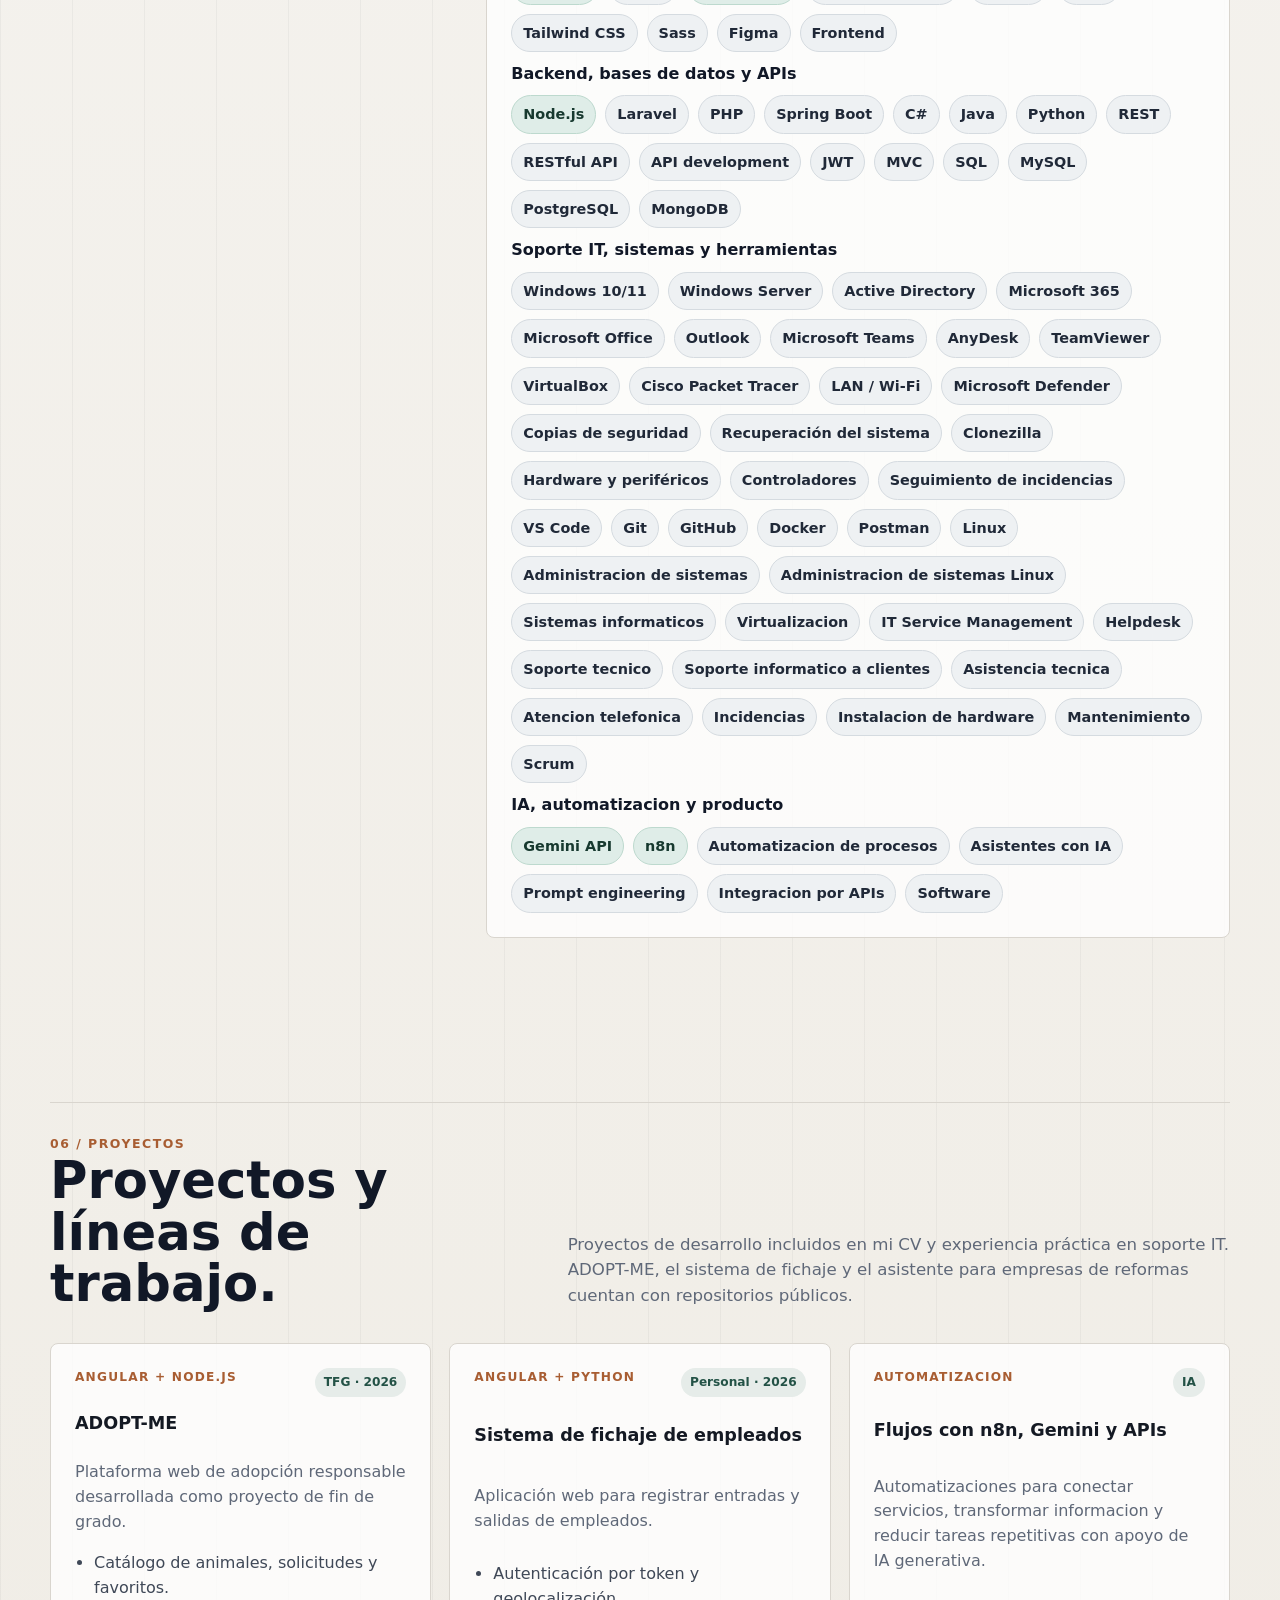
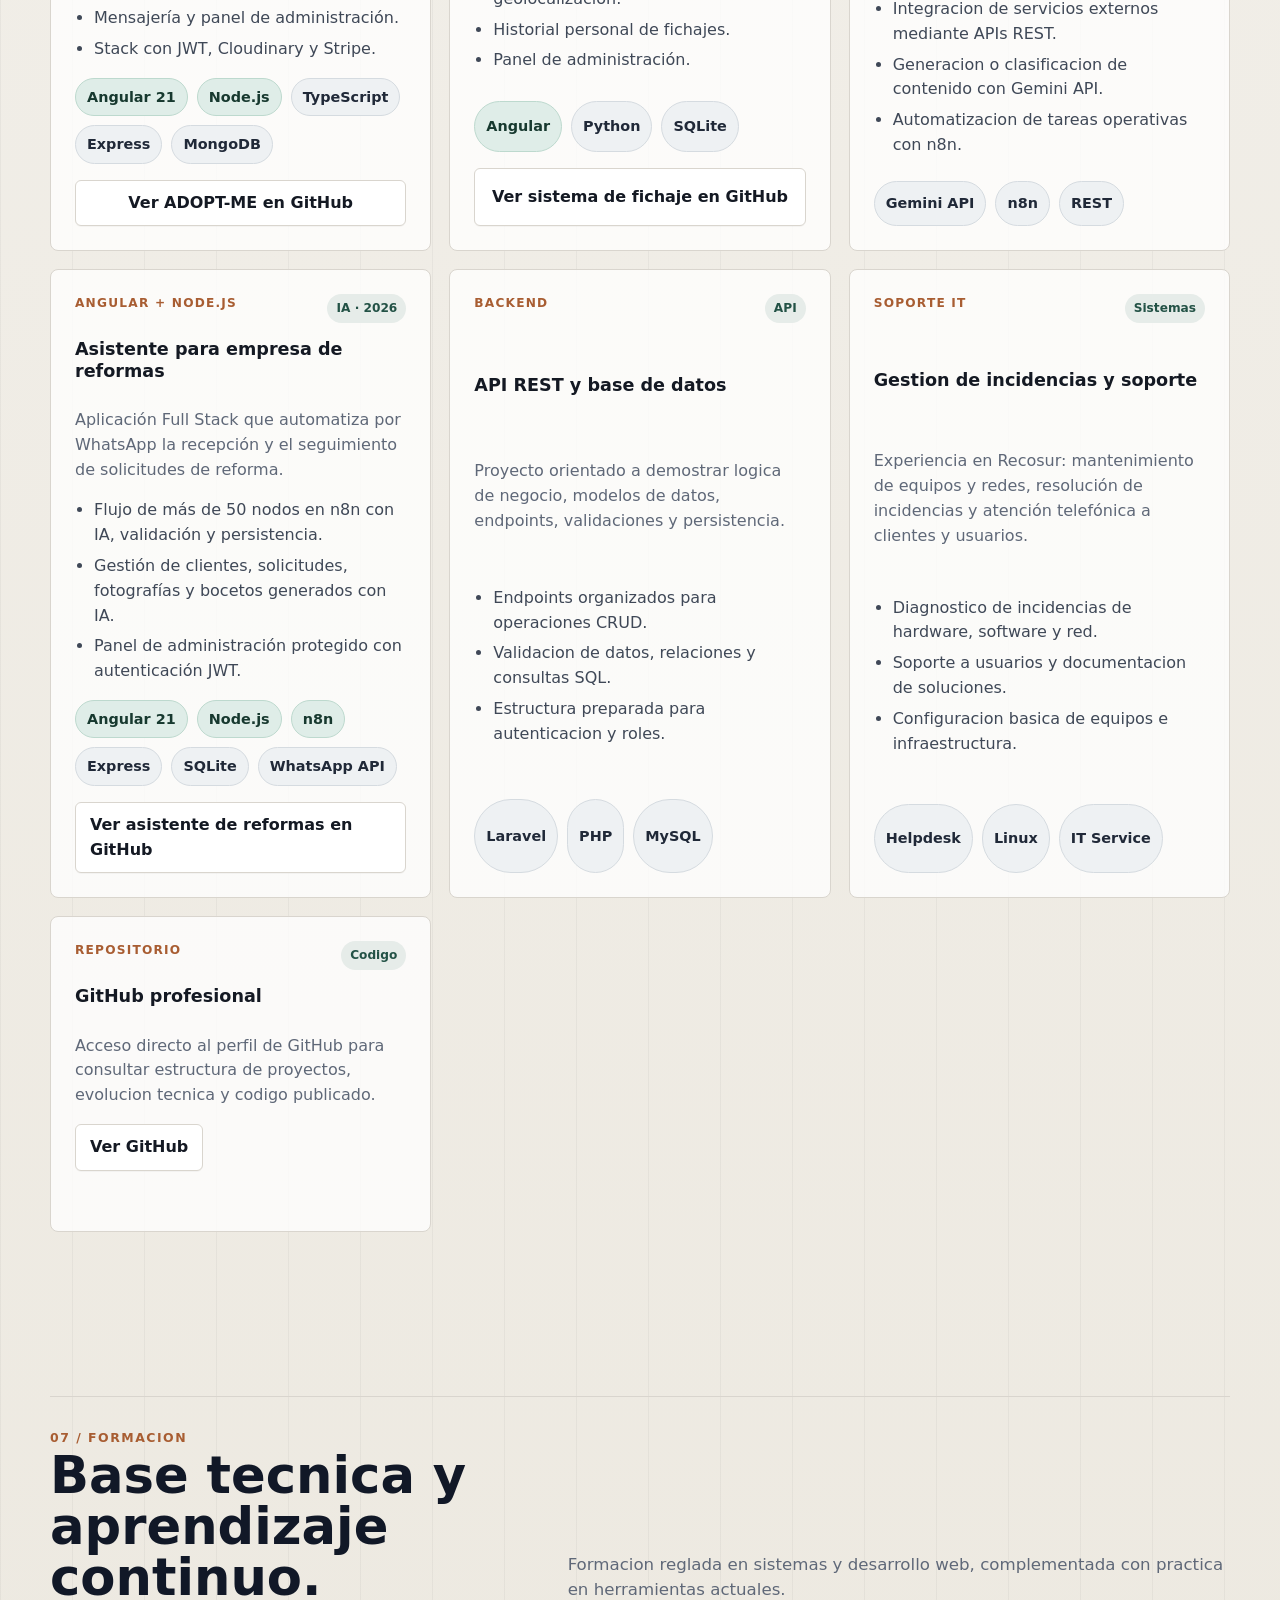
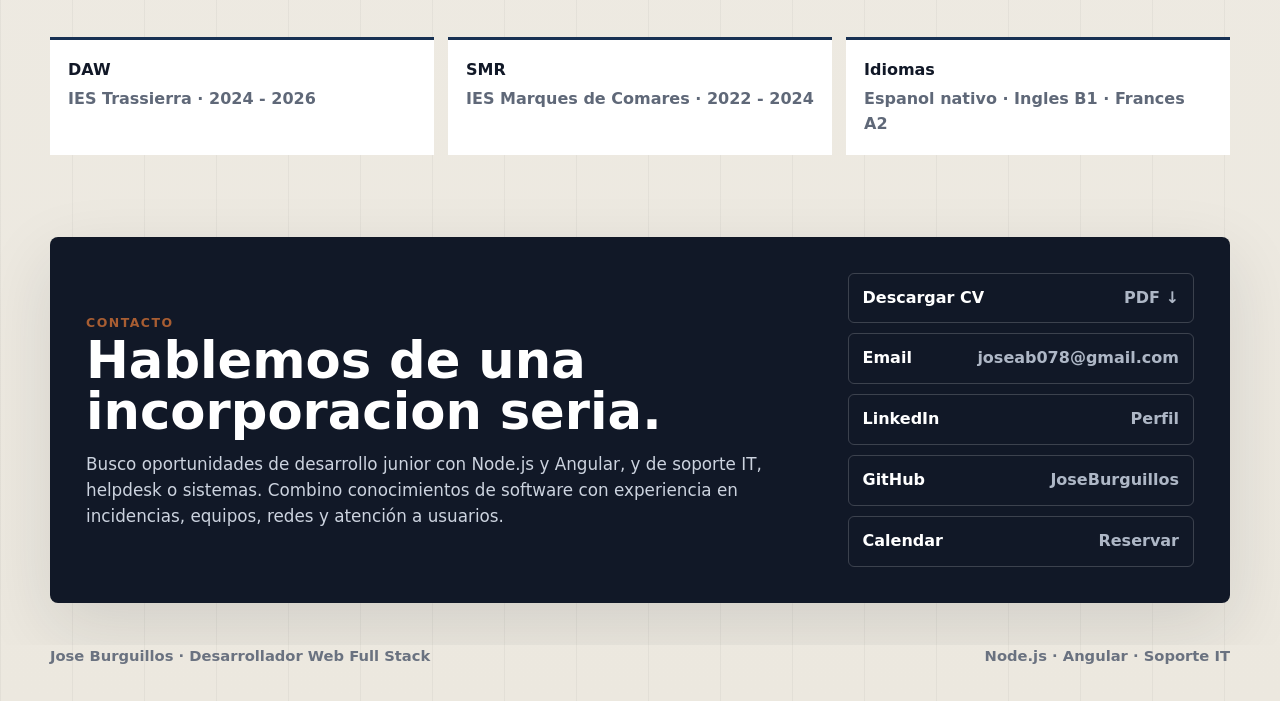
==== commit e1d3b5f4: "Actualiza CV y añade asistente de reformas" ====
--- a/index.html
+++ b/index.html
@@ -1157,7 +1157,7 @@
         </div>
         <p>
           Proyectos de desarrollo incluidos en mi CV y experiencia práctica en soporte IT.
-          ADOPT-ME y el sistema de fichaje cuentan con repositorios; también muestro mis áreas de trabajo en APIs, interfaces y automatización.
+          ADOPT-ME, el sistema de fichaje y el asistente para empresas de reformas cuentan con repositorios públicos.
         </p>
       </div>
 
@@ -1225,6 +1225,29 @@
 
         <article class="card project-card">
           <div class="project-top">
+            <span class="project-label">Angular + Node.js</span>
+            <span class="status">IA · 2026</span>
+          </div>
+          <h3>Asistente para empresa de reformas</h3>
+          <p>Aplicación Full Stack que automatiza por WhatsApp la recepción y el seguimiento de solicitudes de reforma.</p>
+          <ul class="list">
+            <li>Flujo de más de 50 nodos en n8n con IA, validación y persistencia.</li>
+            <li>Gestión de clientes, solicitudes, fotografías y bocetos generados con IA.</li>
+            <li>Panel de administración protegido con autenticación JWT.</li>
+          </ul>
+          <div class="chips">
+            <span class="chip chip--strong">Angular 21</span>
+            <span class="chip chip--strong">Node.js</span>
+            <span class="chip chip--strong">n8n</span>
+            <span class="chip">Express</span>
+            <span class="chip">SQLite</span>
+            <span class="chip">WhatsApp API</span>
+          </div>
+          <a class="button" href="https://github.com/JoseBurguillos/Asistente-empresa-de-reformas" target="_blank" rel="noreferrer">Ver asistente de reformas en GitHub</a>
+        </article>
+
+        <article class="card project-card">
+          <div class="project-top">
             <span class="project-label">Backend</span>
             <span class="status">API</span>
           </div>
@@ -1311,11 +1334,8 @@
       </div>
 
       <div class="contact-links" aria-label="CV y datos de contacto">
-        <a class="contact-link" href="./CV_Jose_Burguillos_Angular_NodeJS_ATS.pdf" download>
-          CV Desarrollo Web <span>PDF ↓</span>
-        </a>
-        <a class="contact-link" href="./CV_Jose_Burguillos_Soporte_IT_ATS.pdf" download>
-          CV Soporte IT <span>PDF ↓</span>
+        <a class="contact-link" href="./CV_Jose_Burguillos_ATS.pdf" download>
+          Descargar CV <span>PDF ↓</span>
         </a>
         <a class="contact-link" href="mailto:joseab078@gmail.com">
           Email <span>joseab078@gmail.com</span>
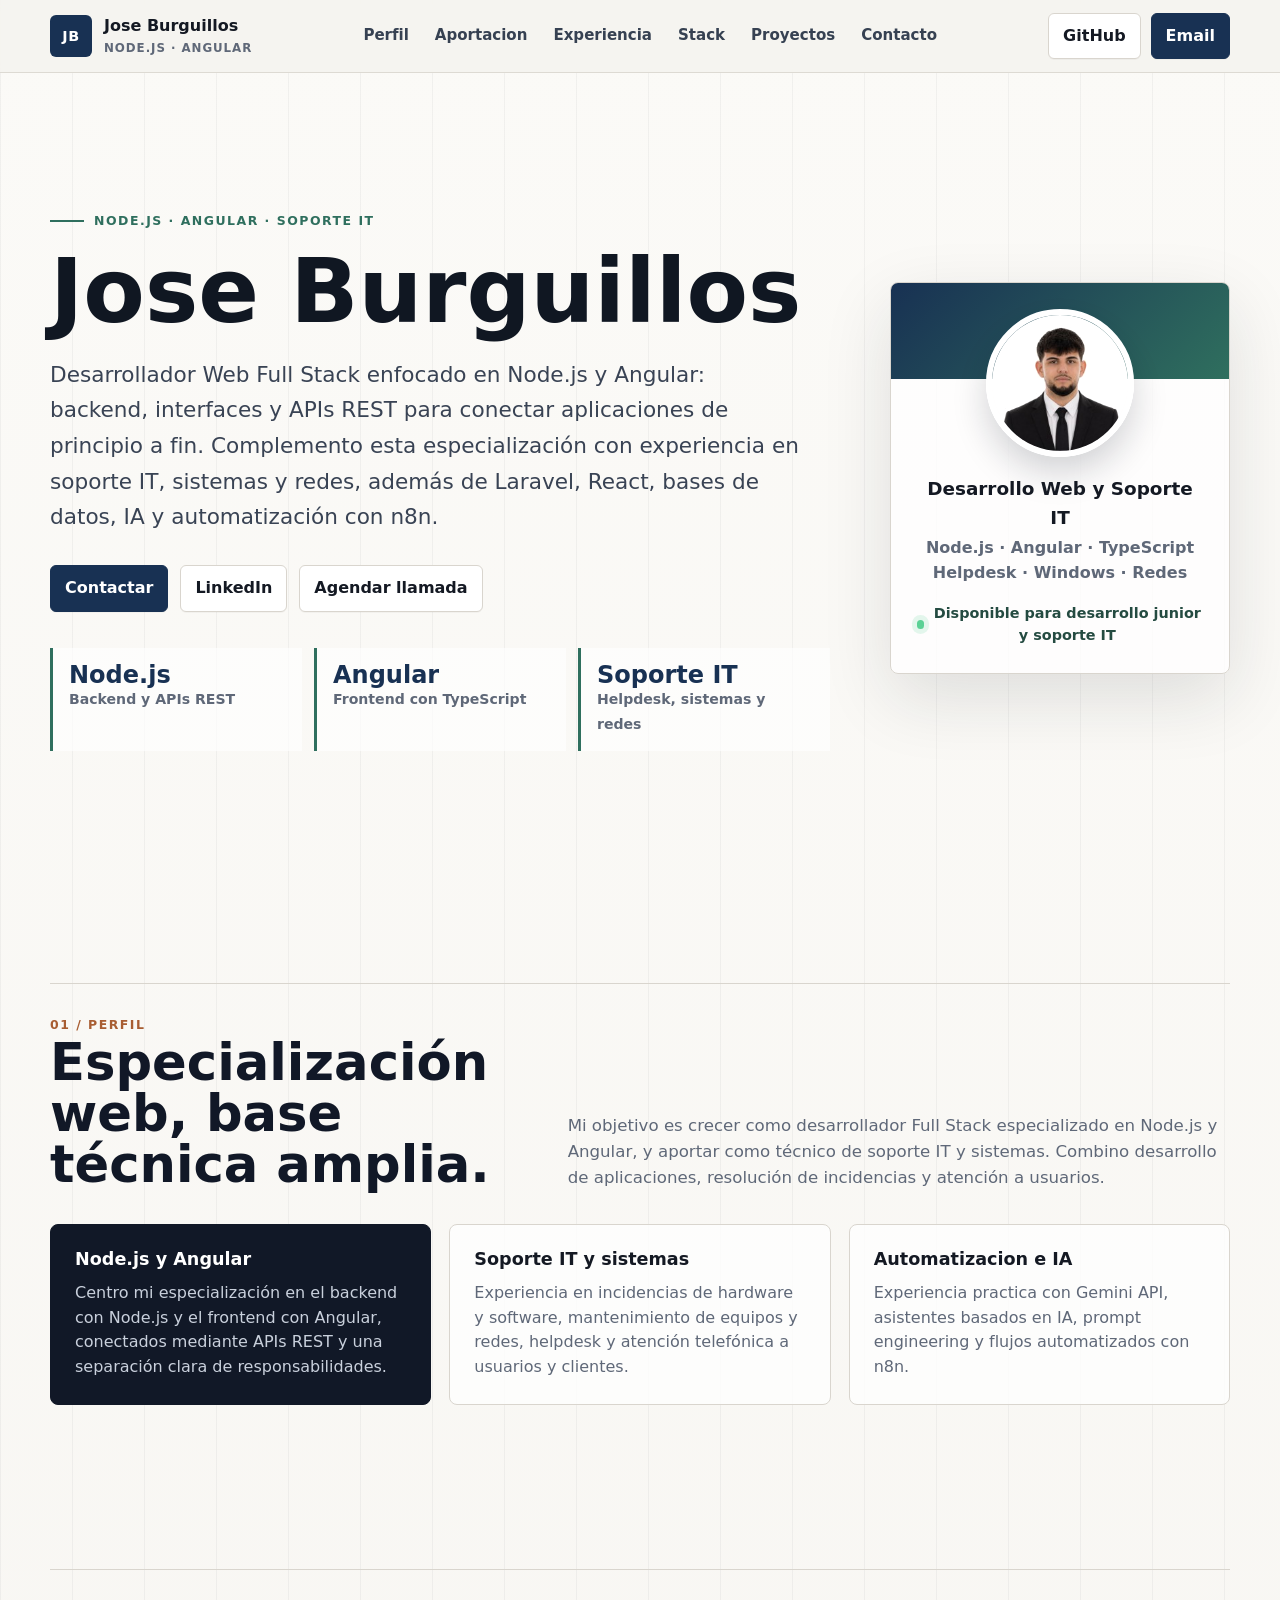
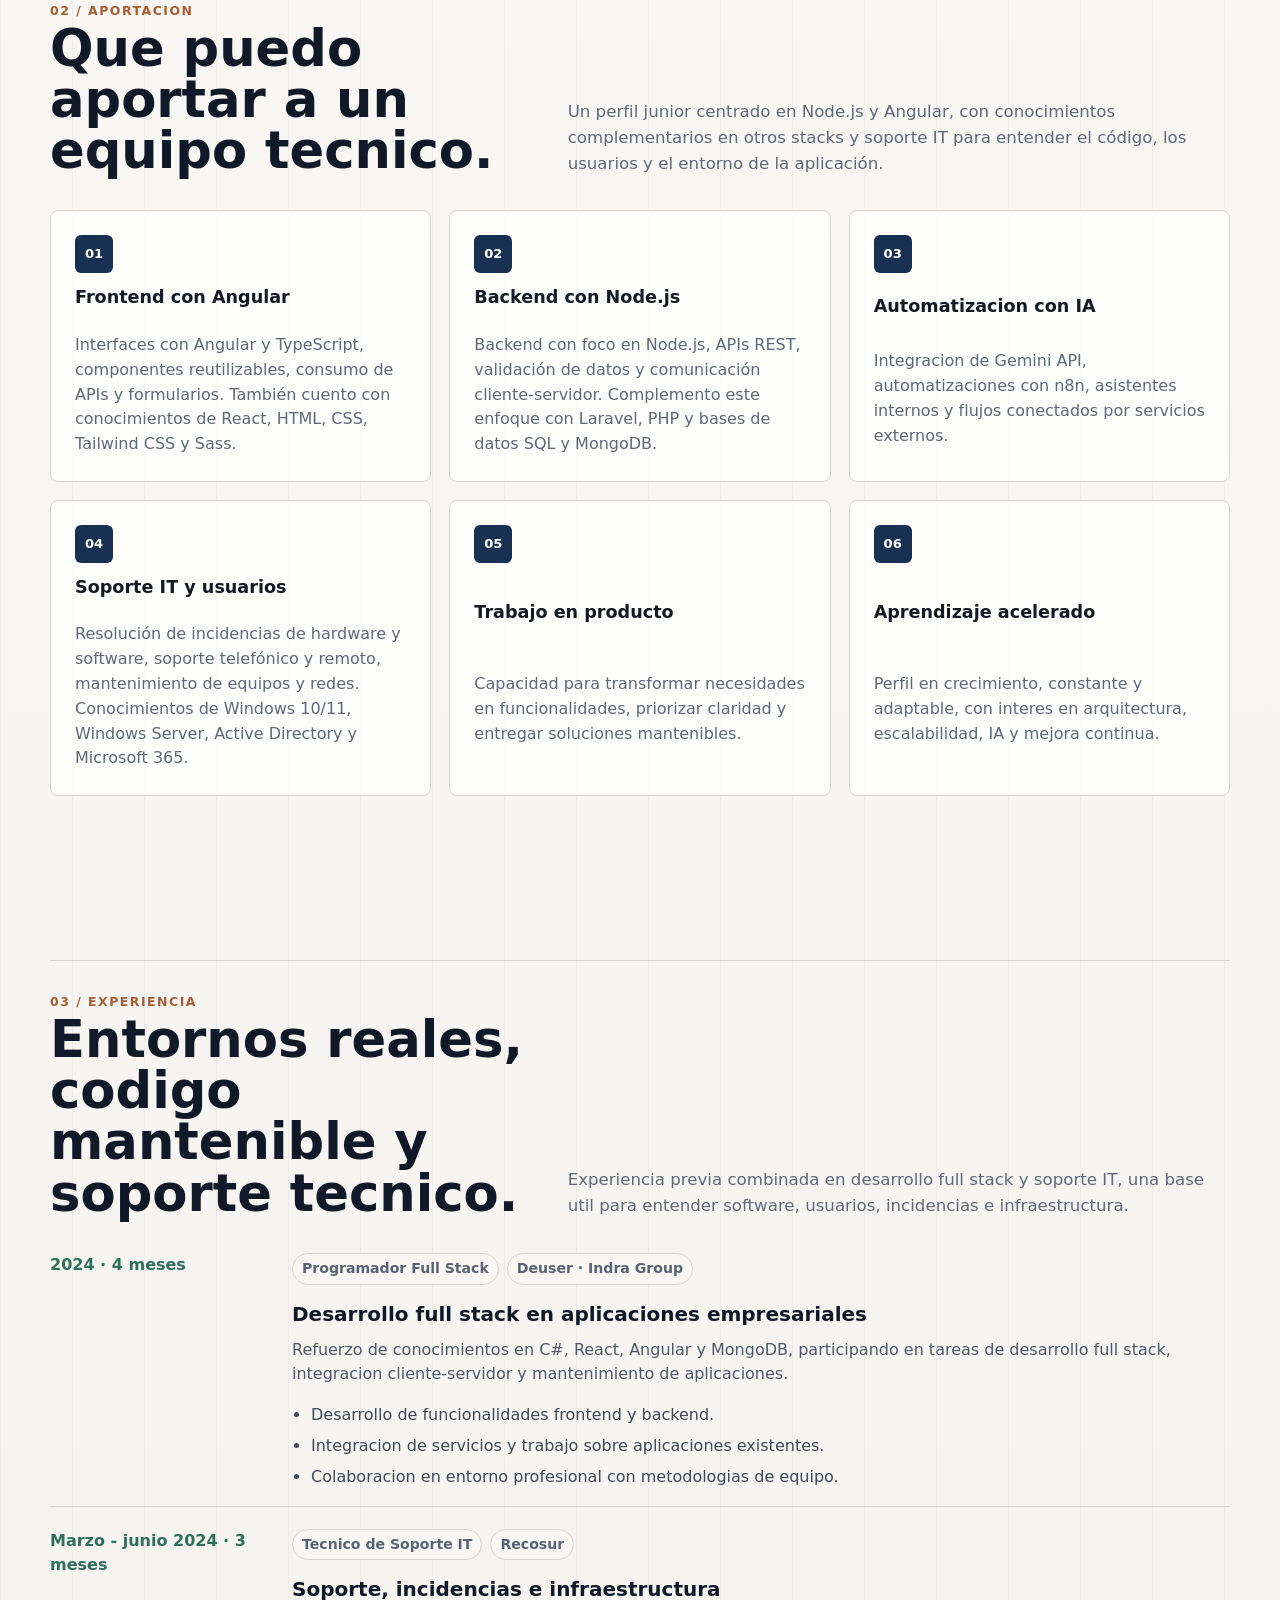
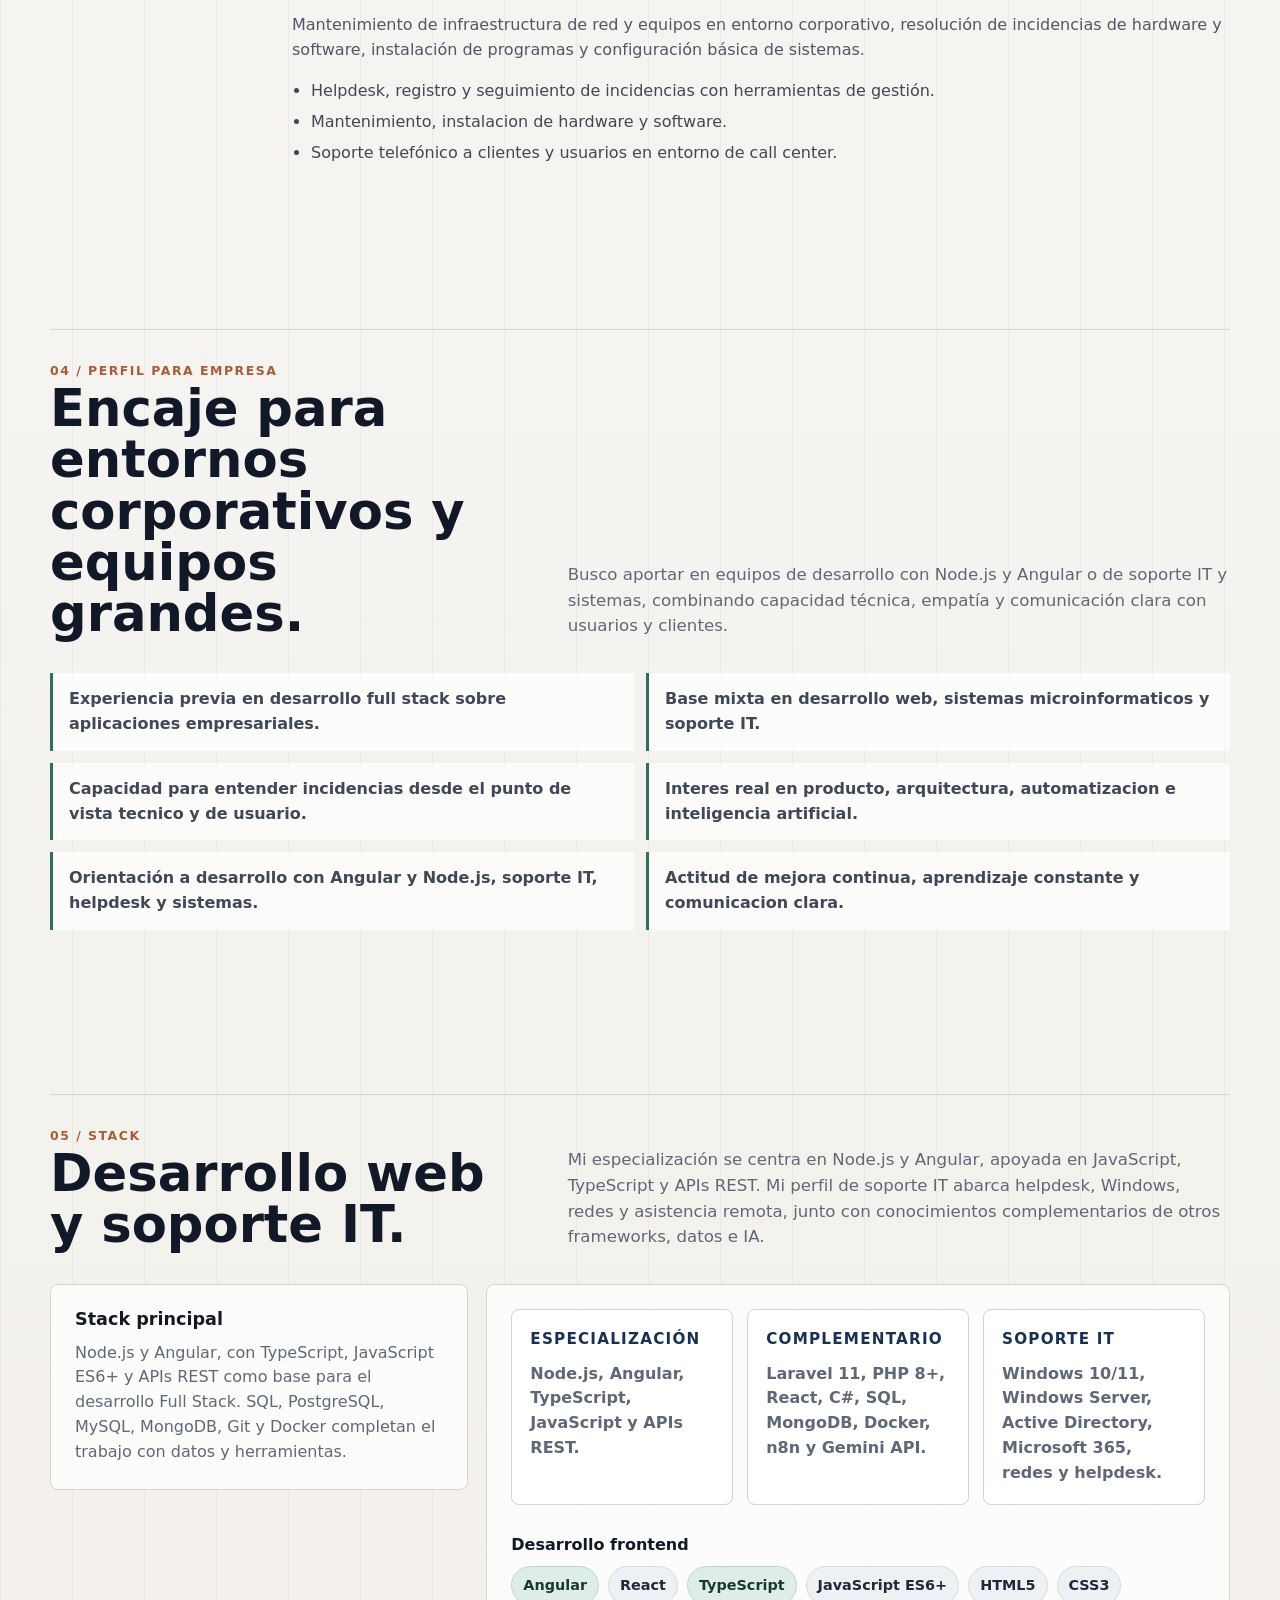
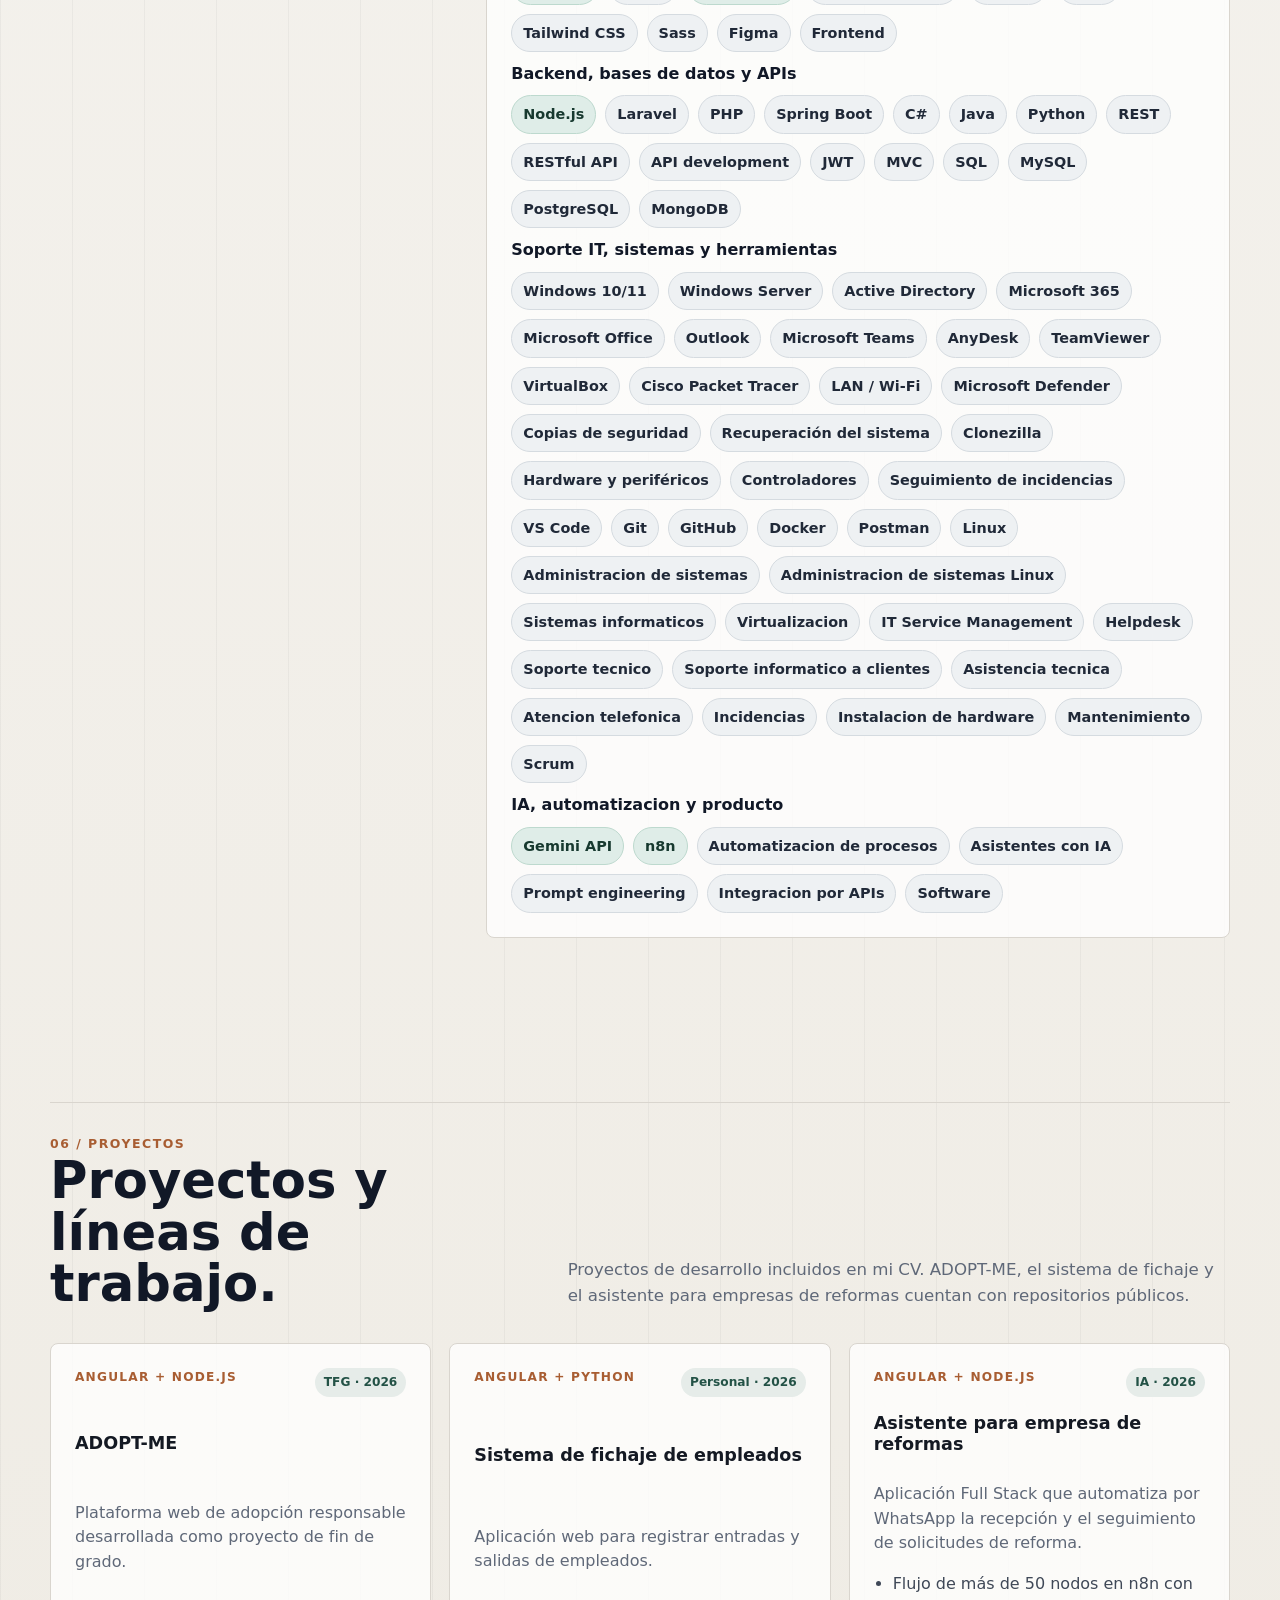
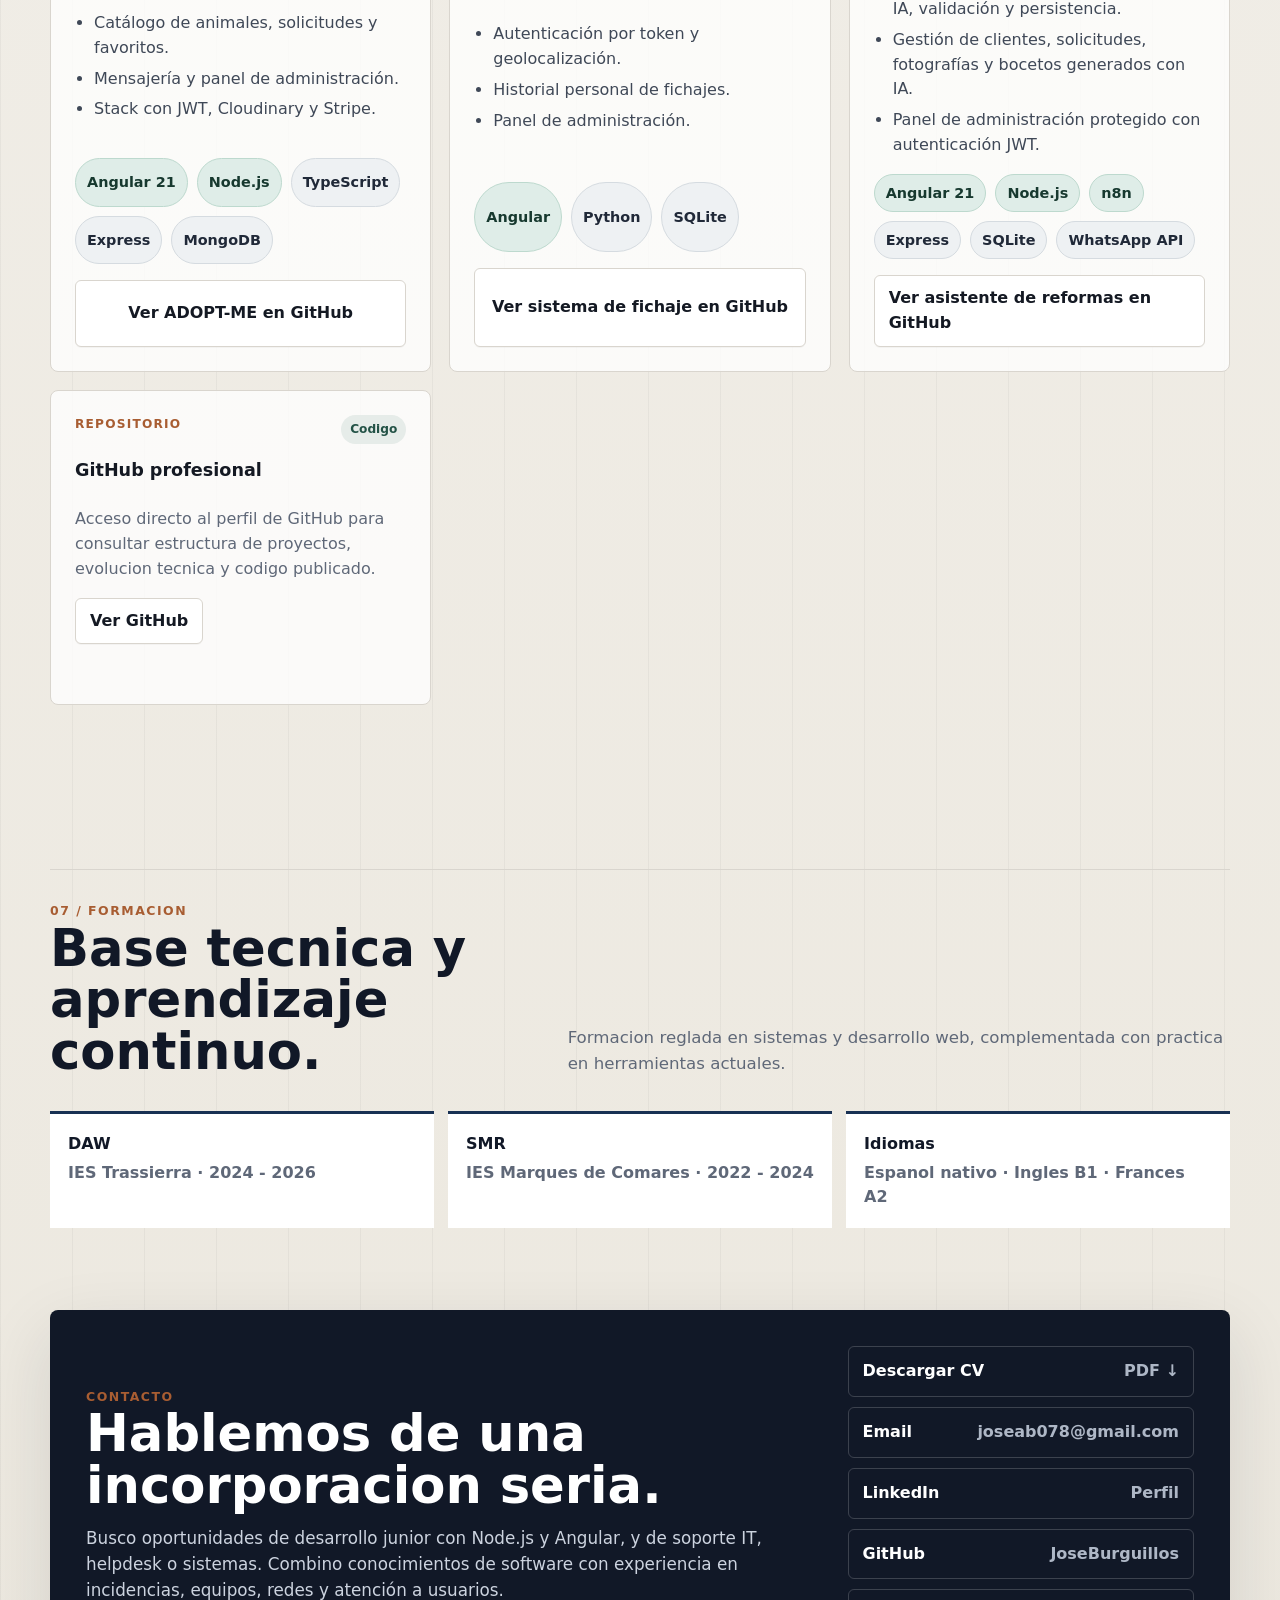
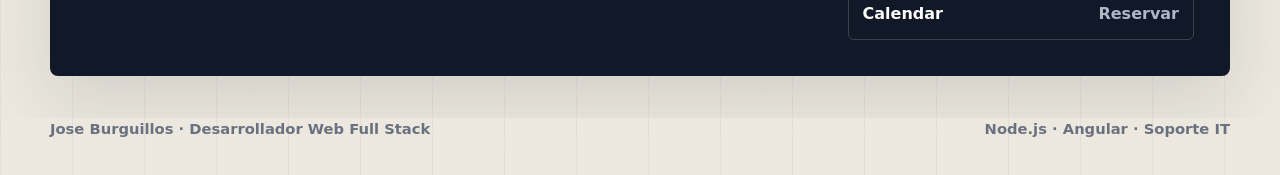
==== commit d46e8be3: "Elimina proyectos sin enlace" ====
--- a/index.html
+++ b/index.html
@@ -1156,7 +1156,7 @@
           <h2 id="proyectos-title">Proyectos y líneas de trabajo.</h2>
         </div>
         <p>
-          Proyectos de desarrollo incluidos en mi CV y experiencia práctica en soporte IT.
+          Proyectos de desarrollo incluidos en mi CV.
           ADOPT-ME, el sistema de fichaje y el asistente para empresas de reformas cuentan con repositorios públicos.
         </p>
       </div>
@@ -1202,25 +1202,6 @@
             <span class="chip">SQLite</span>
           </div>
           <a class="button" href="https://github.com/JoseBurguillos/ProgramaFichajeEmpresa" target="_blank" rel="noreferrer">Ver sistema de fichaje en GitHub</a>
-        </article>
-
-        <article class="card project-card">
-          <div class="project-top">
-            <span class="project-label">Automatizacion</span>
-            <span class="status">IA</span>
-          </div>
-          <h3>Flujos con n8n, Gemini y APIs</h3>
-          <p>Automatizaciones para conectar servicios, transformar informacion y reducir tareas repetitivas con apoyo de IA generativa.</p>
-          <ul class="list">
-            <li>Integracion de servicios externos mediante APIs REST.</li>
-            <li>Generacion o clasificacion de contenido con Gemini API.</li>
-            <li>Automatizacion de tareas operativas con n8n.</li>
-          </ul>
-          <div class="chips">
-            <span class="chip">Gemini API</span>
-            <span class="chip">n8n</span>
-            <span class="chip">REST</span>
-          </div>
         </article>
 
         <article class="card project-card">
@@ -1244,44 +1225,6 @@
             <span class="chip">WhatsApp API</span>
           </div>
           <a class="button" href="https://github.com/JoseBurguillos/Asistente-empresa-de-reformas" target="_blank" rel="noreferrer">Ver asistente de reformas en GitHub</a>
-        </article>
-
-        <article class="card project-card">
-          <div class="project-top">
-            <span class="project-label">Backend</span>
-            <span class="status">API</span>
-          </div>
-          <h3>API REST y base de datos</h3>
-          <p>Proyecto orientado a demostrar logica de negocio, modelos de datos, endpoints, validaciones y persistencia.</p>
-          <ul class="list">
-            <li>Endpoints organizados para operaciones CRUD.</li>
-            <li>Validacion de datos, relaciones y consultas SQL.</li>
-            <li>Estructura preparada para autenticacion y roles.</li>
-          </ul>
-          <div class="chips">
-            <span class="chip">Laravel</span>
-            <span class="chip">PHP</span>
-            <span class="chip">MySQL</span>
-          </div>
-        </article>
-
-        <article class="card project-card">
-          <div class="project-top">
-            <span class="project-label">Soporte IT</span>
-            <span class="status">Sistemas</span>
-          </div>
-          <h3>Gestion de incidencias y soporte</h3>
-          <p>Experiencia en Recosur: mantenimiento de equipos y redes, resolución de incidencias y atención telefónica a clientes y usuarios.</p>
-          <ul class="list">
-            <li>Diagnostico de incidencias de hardware, software y red.</li>
-            <li>Soporte a usuarios y documentacion de soluciones.</li>
-            <li>Configuracion basica de equipos e infraestructura.</li>
-          </ul>
-          <div class="chips">
-            <span class="chip">Helpdesk</span>
-            <span class="chip">Linux</span>
-            <span class="chip">IT Service</span>
-          </div>
         </article>
 
         <article class="card project-card">
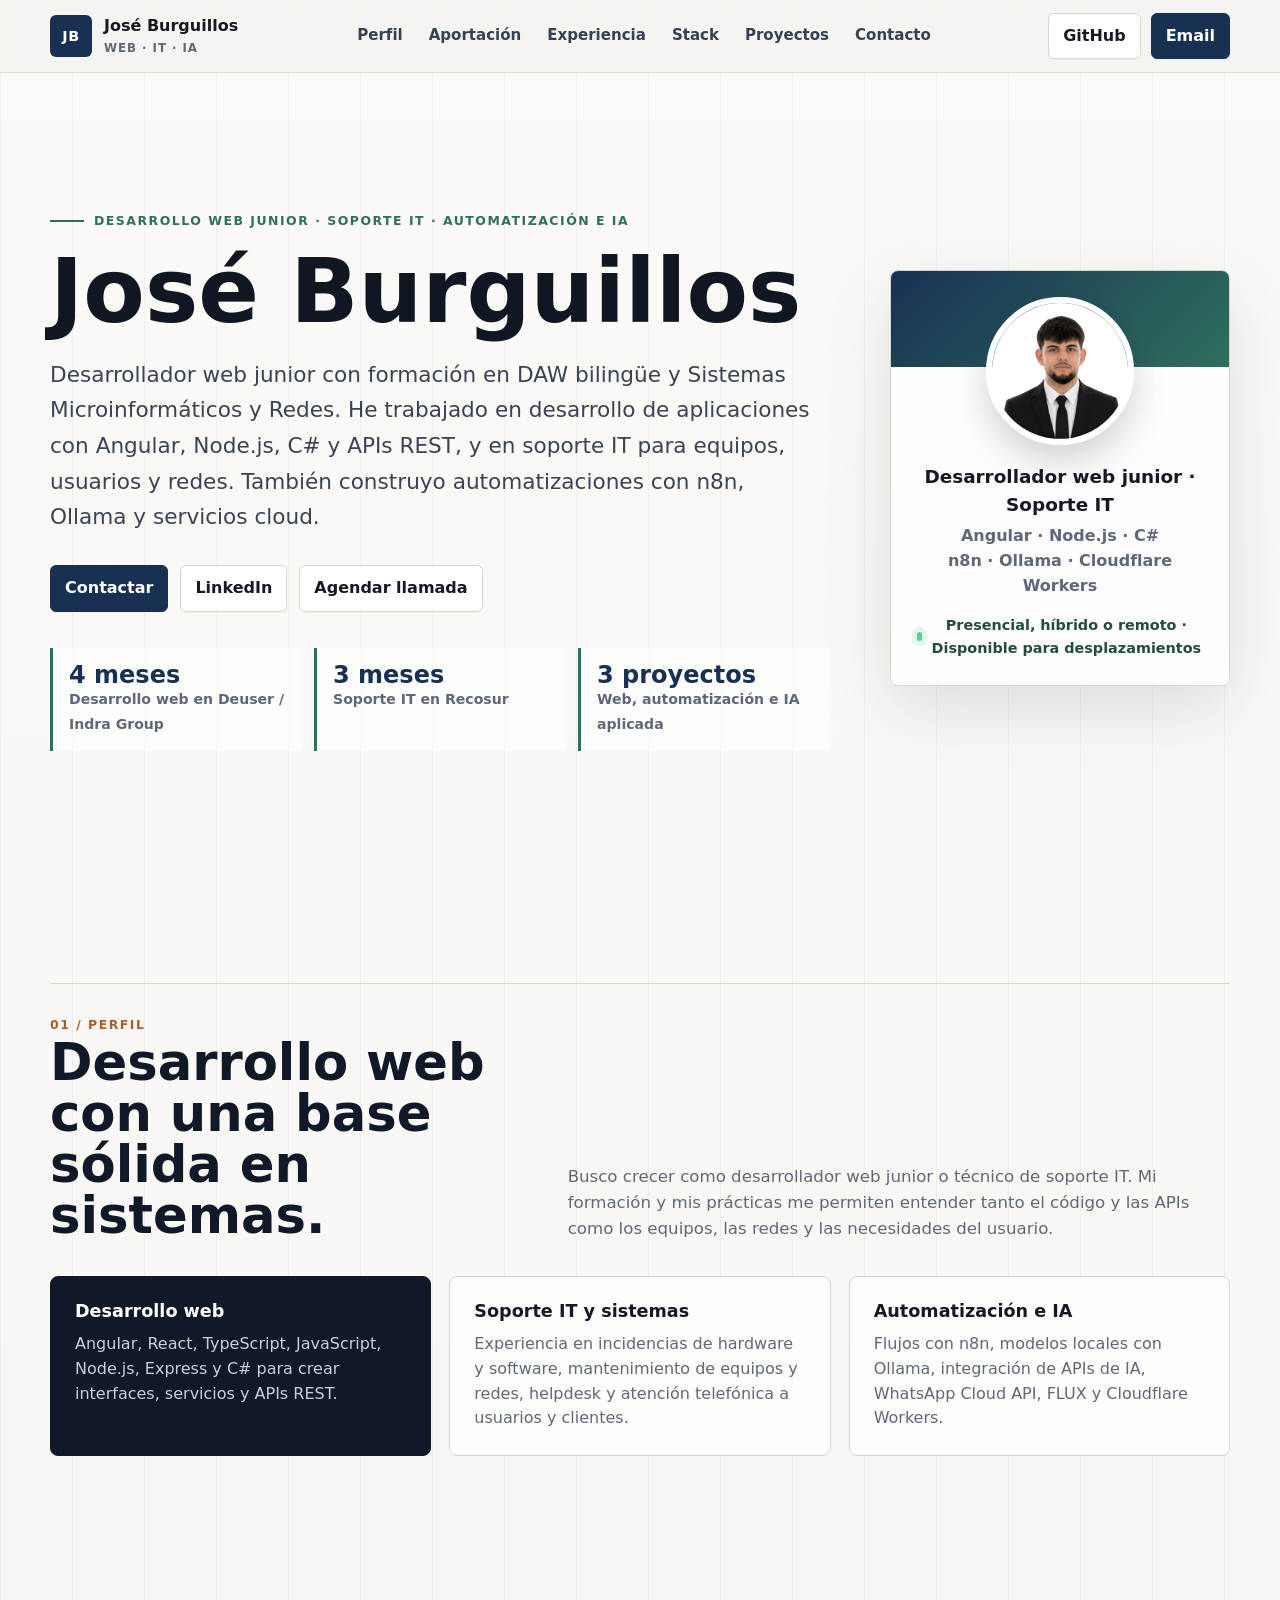
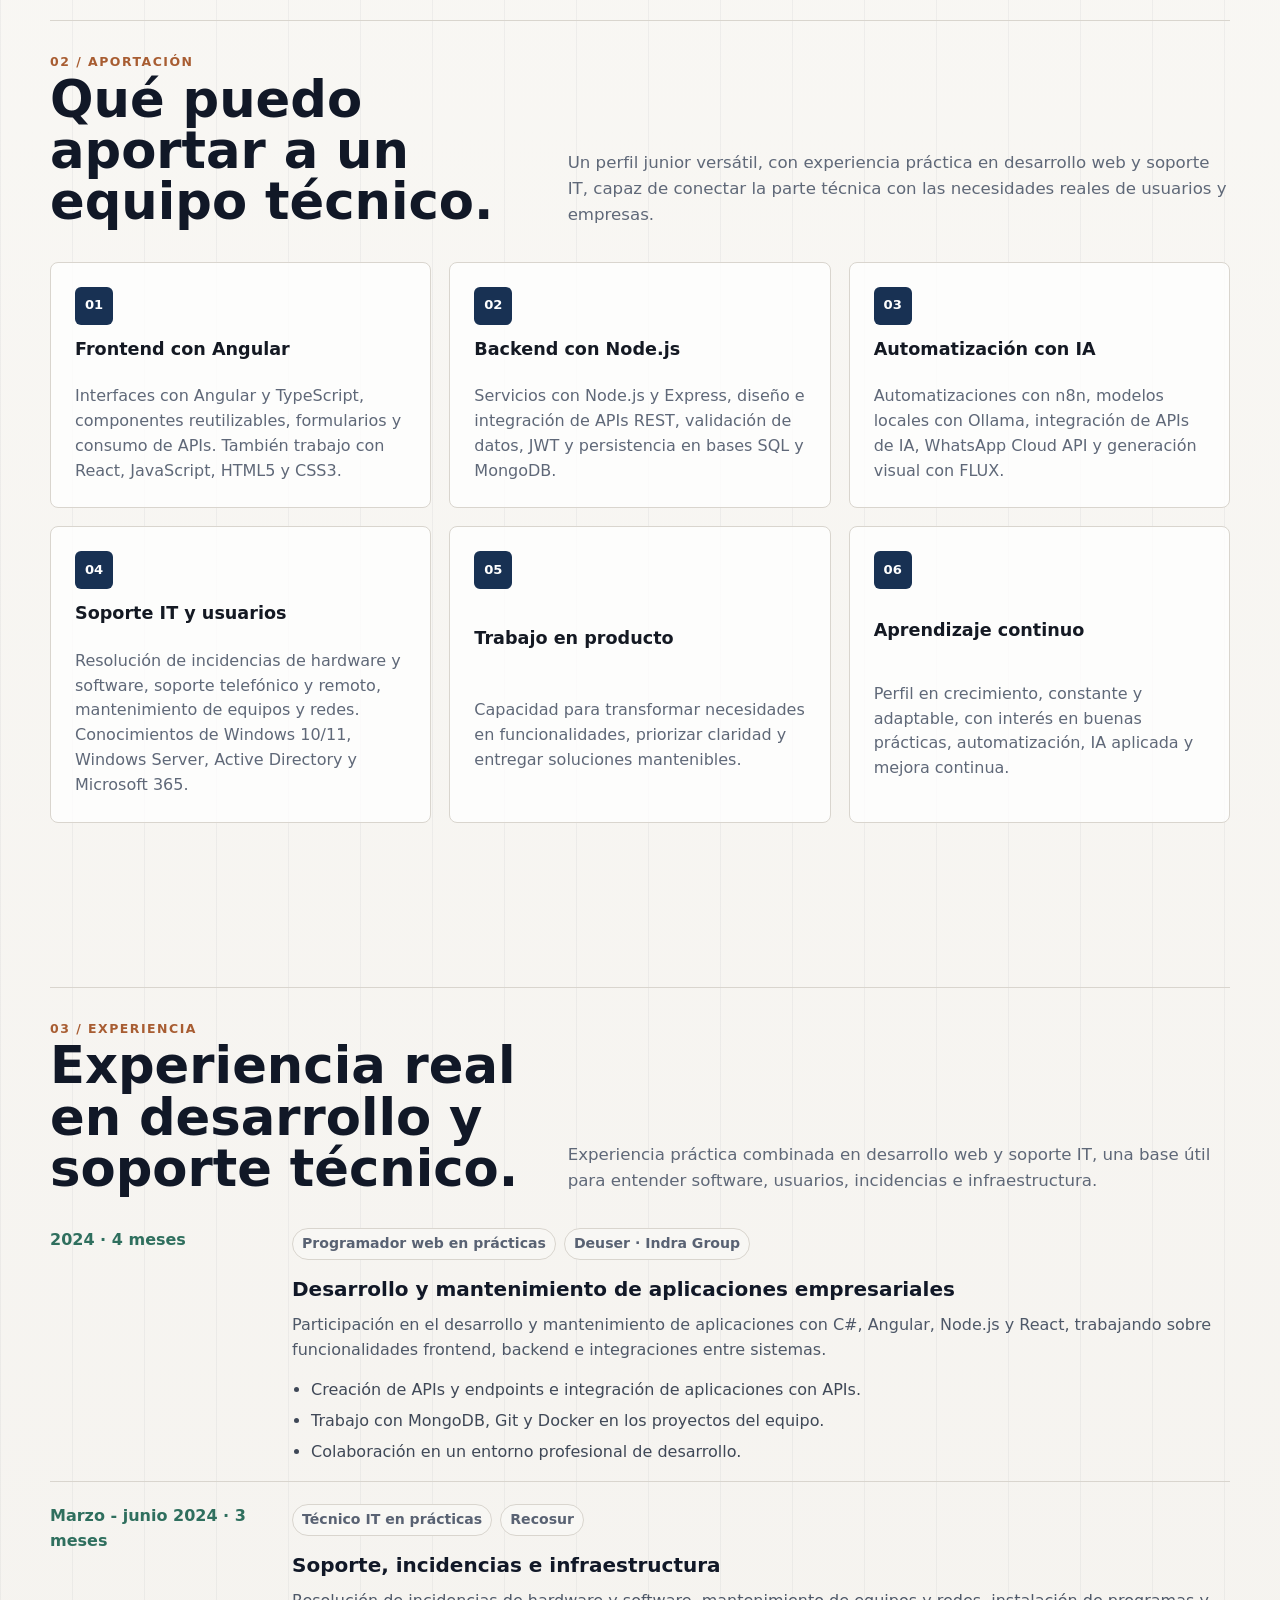
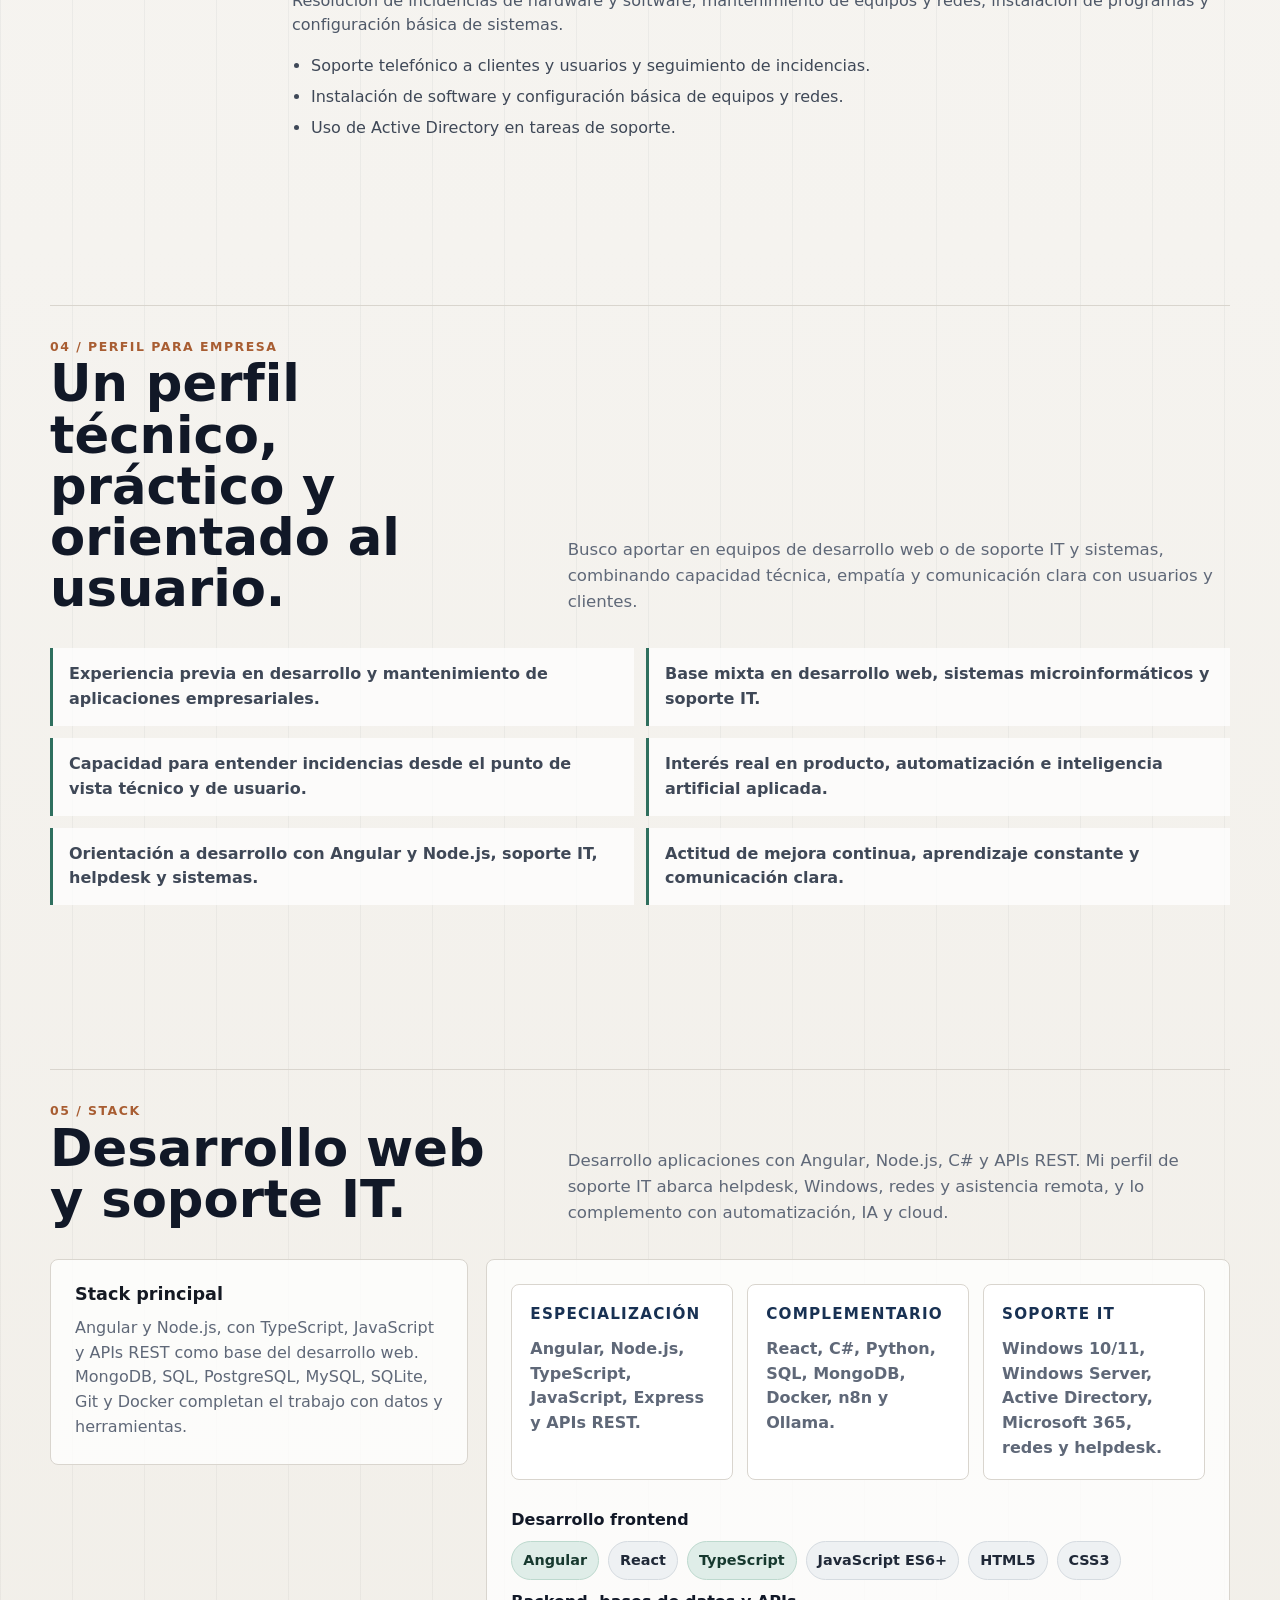
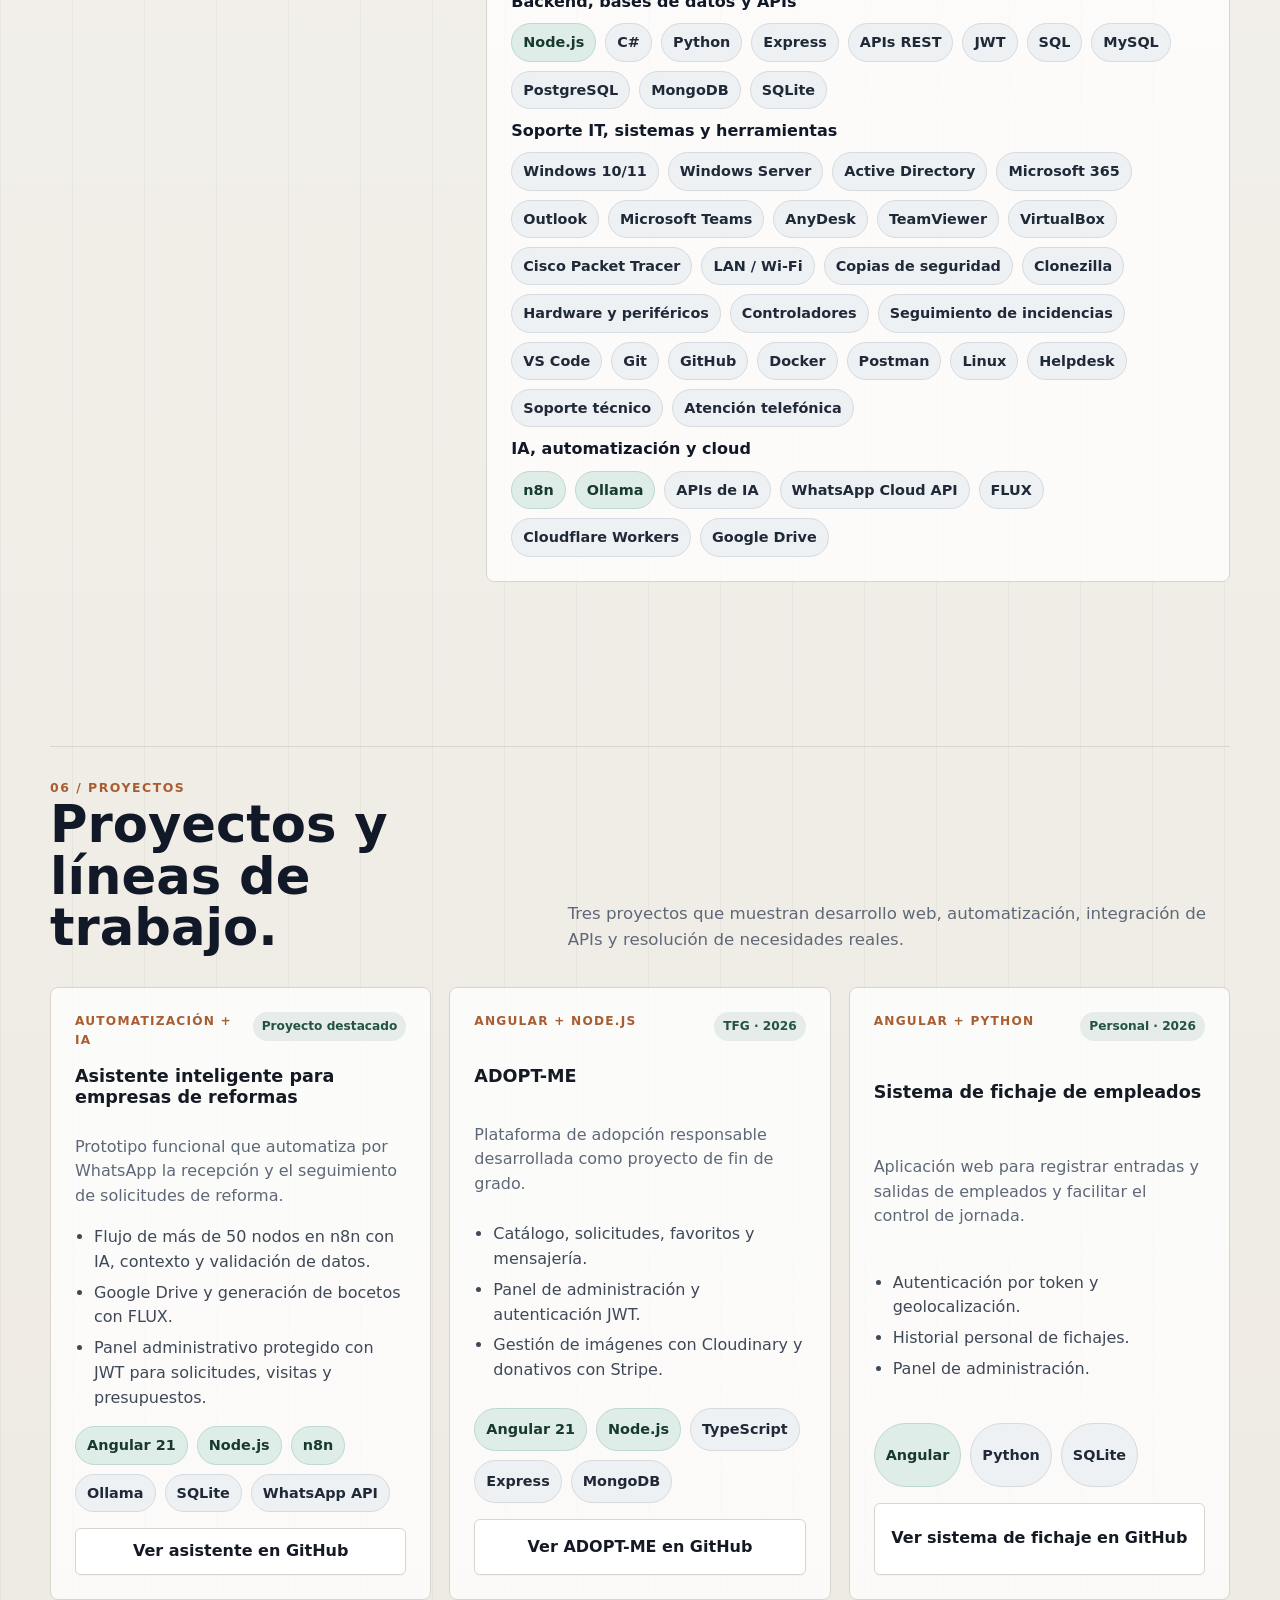
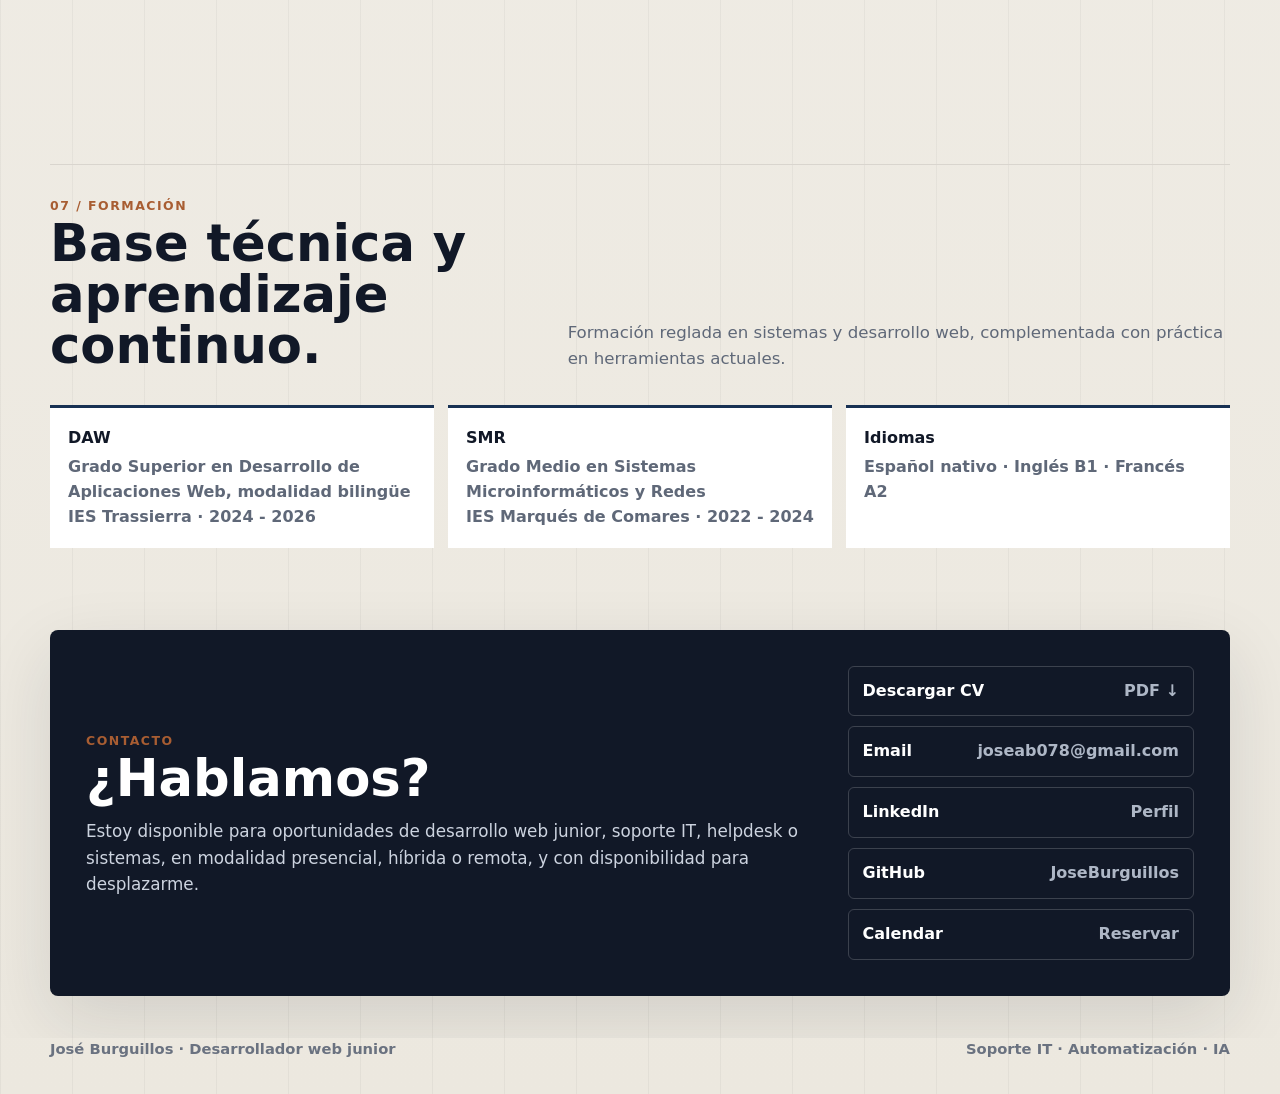
==== commit 651d8a0c: "Actualiza portfolio con el nuevo CV" ====
--- a/index.html
+++ b/index.html
@@ -3,11 +3,11 @@
 <head>
   <meta charset="utf-8">
   <meta name="viewport" content="width=device-width, initial-scale=1">
-  <title>Jose Burguillos | Node.js, Angular y Soporte IT</title>
-  <meta name="description" content="Portfolio de Jose Burguillos, desarrollador Full Stack enfocado en Node.js y Angular, y técnico de soporte IT, con conocimientos de sistemas, redes, Laravel, React, bases de datos e IA.">
-  <meta name="author" content="Jose Burguillos">
-  <meta property="og:title" content="Jose Burguillos | Node.js, Angular y Soporte IT">
-  <meta property="og:description" content="Desarrollo con Node.js y Angular, soporte IT, helpdesk y sistemas. Experiencia en aplicaciones empresariales, resolución de incidencias y atención a usuarios.">
+  <title>José Burguillos | Desarrollo web, soporte IT y automatización con IA</title>
+  <meta name="description" content="Portfolio de José Burguillos, desarrollador web junior y técnico de soporte IT con experiencia en Angular, Node.js, C#, APIs REST, n8n, Ollama y Cloudflare Workers.">
+  <meta name="author" content="José Burguillos">
+  <meta property="og:title" content="José Burguillos | Desarrollo web, soporte IT y automatización con IA">
+  <meta property="og:description" content="Desarrollo web con Angular, Node.js y C#, soporte IT y automatización con n8n, modelos locales y servicios cloud.">
   <meta property="og:type" content="website">
 
   <style>
@@ -804,15 +804,15 @@
   <a class="skip-link" href="#contenido">Saltar al contenido</a>
 
   <header class="site-header">
-    <nav class="nav" aria-label="Navegacion principal">
+    <nav class="nav" aria-label="Navegación principal">
       <a class="brand" href="#inicio" aria-label="Volver al inicio">
         <span class="brand-mark" aria-hidden="true">JB</span>
-        <span>Jose Burguillos <small>Node.js &middot; Angular</small></span>
+        <span>José Burguillos <small>Web &middot; IT &middot; IA</small></span>
       </a>
 
       <div class="nav-links" aria-label="Secciones">
         <a href="#perfil">Perfil</a>
-        <a href="#aportacion">Aportacion</a>
+        <a href="#aportacion">Aportación</a>
         <a href="#experiencia">Experiencia</a>
         <a href="#stack">Stack</a>
         <a href="#proyectos">Proyectos</a>
@@ -829,12 +829,12 @@
   <main id="contenido">
     <section class="hero" id="inicio" aria-labelledby="hero-title">
       <div>
-        <p class="eyebrow">Node.js · Angular · Soporte IT</p>
-        <h1 id="hero-title">Jose Burguillos</h1>
+        <p class="eyebrow">Desarrollo web junior · Soporte IT · Automatización e IA</p>
+        <h1 id="hero-title">José Burguillos</h1>
         <p class="hero-lede">
-          Desarrollador Web Full Stack enfocado en Node.js y Angular: backend, interfaces
-          y APIs REST para conectar aplicaciones de principio a fin. Complemento esta
-          especialización con experiencia en soporte IT, sistemas y redes, además de Laravel, React, bases de datos, IA y automatización con n8n.
+          Desarrollador web junior con formación en DAW bilingüe y Sistemas Microinformáticos y Redes.
+          He trabajado en desarrollo de aplicaciones con Angular, Node.js, C# y APIs REST, y en soporte IT
+          para equipos, usuarios y redes. También construyo automatizaciones con n8n, Ollama y servicios cloud.
         </p>
         <div class="hero-actions">
           <a class="button button--primary" href="mailto:joseab078@gmail.com">Contactar</a>
@@ -844,26 +844,26 @@
 
         <div class="hero-metrics" aria-label="Resumen profesional">
           <div class="metric">
-            <strong>Node.js</strong>
-            <span>Backend y APIs REST</span>
+            <strong>4 meses</strong>
+            <span>Desarrollo web en Deuser / Indra Group</span>
           </div>
           <div class="metric">
-            <strong>Angular</strong>
-            <span>Frontend con TypeScript</span>
+            <strong>3 meses</strong>
+            <span>Soporte IT en Recosur</span>
           </div>
           <div class="metric">
-            <strong>Soporte IT</strong>
-            <span>Helpdesk, sistemas y redes</span>
+            <strong>3 proyectos</strong>
+            <span>Web, automatización e IA aplicada</span>
           </div>
         </div>
       </div>
 
       <aside class="profile-panel" aria-label="Foto de perfil y estado profesional">
-        <img src="./imagen linkedin.png" alt="Foto de perfil profesional de Jose Burguillos">
+        <img src="./imagen linkedin.png" alt="Foto de perfil profesional de José Burguillos">
         <div class="profile-card">
-          <strong>Desarrollo Web y Soporte IT</strong>
-          <span>Node.js &middot; Angular &middot; TypeScript<br>Helpdesk &middot; Windows &middot; Redes</span>
-          <div class="availability">Disponible para desarrollo junior y soporte IT</div>
+          <strong>Desarrollador web junior &middot; Soporte IT</strong>
+          <span>Angular &middot; Node.js &middot; C#<br>n8n &middot; Ollama &middot; Cloudflare Workers</span>
+          <div class="availability">Presencial, híbrido o remoto · Disponible para desplazamientos</div>
         </div>
       </aside>
     </section>
@@ -872,26 +872,26 @@
       <div class="section-head">
         <div>
           <span class="section-kicker">01 / Perfil</span>
-          <h2 id="perfil-title">Especialización web, base técnica amplia.</h2>
+          <h2 id="perfil-title">Desarrollo web con una base sólida en sistemas.</h2>
         </div>
         <p>
-          Mi objetivo es crecer como desarrollador Full Stack especializado en Node.js y Angular,
-          y aportar como técnico de soporte IT y sistemas. Combino desarrollo de aplicaciones, resolución de incidencias y atención a usuarios.
+          Busco crecer como desarrollador web junior o técnico de soporte IT. Mi formación y mis prácticas
+          me permiten entender tanto el código y las APIs como los equipos, las redes y las necesidades del usuario.
         </p>
       </div>
 
       <div class="grid-3">
         <article class="card card--dark">
-          <h3>Node.js y Angular</h3>
-          <p>Centro mi especialización en el backend con Node.js y el frontend con Angular, conectados mediante APIs REST y una separación clara de responsabilidades.</p>
+          <h3>Desarrollo web</h3>
+          <p>Angular, React, TypeScript, JavaScript, Node.js, Express y C# para crear interfaces, servicios y APIs REST.</p>
         </article>
         <article class="card">
           <h3>Soporte IT y sistemas</h3>
           <p>Experiencia en incidencias de hardware y software, mantenimiento de equipos y redes, helpdesk y atención telefónica a usuarios y clientes.</p>
         </article>
         <article class="card">
-          <h3>Automatizacion e IA</h3>
-          <p>Experiencia practica con Gemini API, asistentes basados en IA, prompt engineering y flujos automatizados con n8n.</p>
+          <h3>Automatización e IA</h3>
+          <p>Flujos con n8n, modelos locales con Ollama, integración de APIs de IA, WhatsApp Cloud API, FLUX y Cloudflare Workers.</p>
         </article>
       </div>
     </section>
@@ -899,12 +899,12 @@
     <section class="section" id="aportacion" aria-labelledby="aportacion-title">
       <div class="section-head">
         <div>
-          <span class="section-kicker">02 / Aportacion</span>
-          <h2 id="aportacion-title">Que puedo aportar a un equipo tecnico.</h2>
+          <span class="section-kicker">02 / Aportación</span>
+          <h2 id="aportacion-title">Qué puedo aportar a un equipo técnico.</h2>
         </div>
         <p>
-          Un perfil junior centrado en Node.js y Angular, con conocimientos complementarios
-          en otros stacks y soporte IT para entender el código, los usuarios y el entorno de la aplicación.
+          Un perfil junior versátil, con experiencia práctica en desarrollo web y soporte IT, capaz de conectar
+          la parte técnica con las necesidades reales de usuarios y empresas.
         </p>
       </div>
 
@@ -912,17 +912,17 @@
         <article class="card service-card">
           <span class="service-number">01</span>
           <h3>Frontend con Angular</h3>
-          <p>Interfaces con Angular y TypeScript, componentes reutilizables, consumo de APIs y formularios. También cuento con conocimientos de React, HTML, CSS, Tailwind CSS y Sass.</p>
+          <p>Interfaces con Angular y TypeScript, componentes reutilizables, formularios y consumo de APIs. También trabajo con React, JavaScript, HTML5 y CSS3.</p>
         </article>
         <article class="card service-card">
           <span class="service-number">02</span>
           <h3>Backend con Node.js</h3>
-          <p>Backend con foco en Node.js, APIs REST, validación de datos y comunicación cliente-servidor. Complemento este enfoque con Laravel, PHP y bases de datos SQL y MongoDB.</p>
+          <p>Servicios con Node.js y Express, diseño e integración de APIs REST, validación de datos, JWT y persistencia en bases SQL y MongoDB.</p>
         </article>
         <article class="card service-card">
           <span class="service-number">03</span>
-          <h3>Automatizacion con IA</h3>
-          <p>Integracion de Gemini API, automatizaciones con n8n, asistentes internos y flujos conectados por servicios externos.</p>
+          <h3>Automatización con IA</h3>
+          <p>Automatizaciones con n8n, modelos locales con Ollama, integración de APIs de IA, WhatsApp Cloud API y generación visual con FLUX.</p>
         </article>
         <article class="card service-card">
           <span class="service-number">04</span>
@@ -936,8 +936,8 @@
         </article>
         <article class="card service-card">
           <span class="service-number">06</span>
-          <h3>Aprendizaje acelerado</h3>
-          <p>Perfil en crecimiento, constante y adaptable, con interes en arquitectura, escalabilidad, IA y mejora continua.</p>
+          <h3>Aprendizaje continuo</h3>
+          <p>Perfil en crecimiento, constante y adaptable, con interés en buenas prácticas, automatización, IA aplicada y mejora continua.</p>
         </article>
       </div>
     </section>
@@ -946,10 +946,10 @@
       <div class="section-head">
         <div>
           <span class="section-kicker">03 / Experiencia</span>
-          <h2 id="experiencia-title">Entornos reales, codigo mantenible y soporte tecnico.</h2>
+          <h2 id="experiencia-title">Experiencia real en desarrollo y soporte técnico.</h2>
         </div>
         <p>
-          Experiencia previa combinada en desarrollo full stack y soporte IT, una base util para entender
+          Experiencia práctica combinada en desarrollo web y soporte IT, una base útil para entender
           software, usuarios, incidencias e infraestructura.
         </p>
       </div>
@@ -959,18 +959,18 @@
           <div class="timeline-date">2024 &middot; 4 meses</div>
           <div class="timeline-body">
             <div class="role-meta">
-              <span>Programador Full Stack</span>
+              <span>Programador web en prácticas</span>
               <span>Deuser &middot; Indra Group</span>
             </div>
-            <h3>Desarrollo full stack en aplicaciones empresariales</h3>
+            <h3>Desarrollo y mantenimiento de aplicaciones empresariales</h3>
             <p>
-              Refuerzo de conocimientos en C#, React, Angular y MongoDB, participando en tareas de
-              desarrollo full stack, integracion cliente-servidor y mantenimiento de aplicaciones.
+              Participación en el desarrollo y mantenimiento de aplicaciones con C#, Angular, Node.js y React,
+              trabajando sobre funcionalidades frontend, backend e integraciones entre sistemas.
             </p>
             <ul class="list">
-              <li>Desarrollo de funcionalidades frontend y backend.</li>
-              <li>Integracion de servicios y trabajo sobre aplicaciones existentes.</li>
-              <li>Colaboracion en entorno profesional con metodologias de equipo.</li>
+              <li>Creación de APIs y endpoints e integración de aplicaciones con APIs.</li>
+              <li>Trabajo con MongoDB, Git y Docker en los proyectos del equipo.</li>
+              <li>Colaboración en un entorno profesional de desarrollo.</li>
             </ul>
           </div>
         </article>
@@ -979,18 +979,18 @@
           <div class="timeline-date">Marzo - junio 2024 &middot; 3 meses</div>
           <div class="timeline-body">
             <div class="role-meta">
-              <span>Tecnico de Soporte IT</span>
+              <span>Técnico IT en prácticas</span>
               <span>Recosur</span>
             </div>
             <h3>Soporte, incidencias e infraestructura</h3>
             <p>
-              Mantenimiento de infraestructura de red y equipos en entorno corporativo, resolución de
-              incidencias de hardware y software, instalación de programas y configuración básica de sistemas.
+              Resolución de incidencias de hardware y software, mantenimiento de equipos y redes,
+              instalación de programas y configuración básica de sistemas.
             </p>
             <ul class="list">
-              <li>Helpdesk, registro y seguimiento de incidencias con herramientas de gestión.</li>
-              <li>Mantenimiento, instalacion de hardware y software.</li>
-              <li>Soporte telefónico a clientes y usuarios en entorno de call center.</li>
+              <li>Soporte telefónico a clientes y usuarios y seguimiento de incidencias.</li>
+              <li>Instalación de software y configuración básica de equipos y redes.</li>
+              <li>Uso de Active Directory en tareas de soporte.</li>
             </ul>
           </div>
         </article>
@@ -1001,21 +1001,21 @@
       <div class="section-head">
         <div>
           <span class="section-kicker">04 / Perfil para empresa</span>
-          <h2 id="empresa-title">Encaje para entornos corporativos y equipos grandes.</h2>
+          <h2 id="empresa-title">Un perfil técnico, práctico y orientado al usuario.</h2>
         </div>
         <p>
-          Busco aportar en equipos de desarrollo con Node.js y Angular o de soporte IT y sistemas,
+          Busco aportar en equipos de desarrollo web o de soporte IT y sistemas,
           combinando capacidad técnica, empatía y comunicación clara con usuarios y clientes.
         </p>
       </div>
 
       <ul class="fit-list">
-        <li>Experiencia previa en desarrollo full stack sobre aplicaciones empresariales.</li>
-        <li>Base mixta en desarrollo web, sistemas microinformaticos y soporte IT.</li>
-        <li>Capacidad para entender incidencias desde el punto de vista tecnico y de usuario.</li>
-        <li>Interes real en producto, arquitectura, automatizacion e inteligencia artificial.</li>
+        <li>Experiencia previa en desarrollo y mantenimiento de aplicaciones empresariales.</li>
+        <li>Base mixta en desarrollo web, sistemas microinformáticos y soporte IT.</li>
+        <li>Capacidad para entender incidencias desde el punto de vista técnico y de usuario.</li>
+        <li>Interés real en producto, automatización e inteligencia artificial aplicada.</li>
         <li>Orientación a desarrollo con Angular y Node.js, soporte IT, helpdesk y sistemas.</li>
-        <li>Actitud de mejora continua, aprendizaje constante y comunicacion clara.</li>
+        <li>Actitud de mejora continua, aprendizaje constante y comunicación clara.</li>
       </ul>
     </section>
 
@@ -1026,9 +1026,8 @@
           <h2 id="stack-title">Desarrollo web y soporte IT.</h2>
         </div>
         <p>
-          Mi especialización se centra en Node.js y Angular, apoyada en JavaScript, TypeScript
-          y APIs REST. Mi perfil de soporte IT abarca helpdesk, Windows, redes y asistencia remota,
-          junto con conocimientos complementarios de otros frameworks, datos e IA.
+          Desarrollo aplicaciones con Angular, Node.js, C# y APIs REST. Mi perfil de soporte IT abarca
+          helpdesk, Windows, redes y asistencia remota, y lo complemento con automatización, IA y cloud.
         </p>
       </div>
 
@@ -1036,9 +1035,8 @@
         <article class="card">
           <h3>Stack principal</h3>
           <p>
-            Node.js y Angular, con TypeScript, JavaScript ES6+ y APIs REST como base
-            para el desarrollo Full Stack. SQL, PostgreSQL, MySQL, MongoDB, Git y Docker
-            completan el trabajo con datos y herramientas.
+            Angular y Node.js, con TypeScript, JavaScript y APIs REST como base del desarrollo web.
+            MongoDB, SQL, PostgreSQL, MySQL, SQLite, Git y Docker completan el trabajo con datos y herramientas.
           </p>
         </article>
 
@@ -1046,11 +1044,11 @@
           <div class="level-grid">
             <div class="level-card">
               <strong>Especialización</strong>
-              <p>Node.js, Angular, TypeScript, JavaScript y APIs REST.</p>
+              <p>Angular, Node.js, TypeScript, JavaScript, Express y APIs REST.</p>
             </div>
             <div class="level-card">
               <strong>Complementario</strong>
-              <p>Laravel 11, PHP 8+, React, C#, SQL, MongoDB, Docker, n8n y Gemini API.</p>
+              <p>React, C#, Python, SQL, MongoDB, Docker, n8n y Ollama.</p>
             </div>
             <div class="level-card">
               <strong>Soporte IT</strong>
@@ -1066,30 +1064,21 @@
             <span class="chip">JavaScript ES6+</span>
             <span class="chip">HTML5</span>
             <span class="chip">CSS3</span>
-            <span class="chip">Tailwind CSS</span>
-            <span class="chip">Sass</span>
-            <span class="chip">Figma</span>
-            <span class="chip">Frontend</span>
           </div>
 
           <h3>Backend, bases de datos y APIs</h3>
           <div class="chips">
             <span class="chip chip--strong">Node.js</span>
-            <span class="chip">Laravel</span>
-            <span class="chip">PHP</span>
-            <span class="chip">Spring Boot</span>
             <span class="chip">C#</span>
-            <span class="chip">Java</span>
             <span class="chip">Python</span>
-            <span class="chip">REST</span>
-            <span class="chip">RESTful API</span>
-            <span class="chip">API development</span>
+            <span class="chip">Express</span>
+            <span class="chip">APIs REST</span>
             <span class="chip">JWT</span>
-            <span class="chip">MVC</span>
             <span class="chip">SQL</span>
             <span class="chip">MySQL</span>
             <span class="chip">PostgreSQL</span>
             <span class="chip">MongoDB</span>
+            <span class="chip">SQLite</span>
           </div>
 
           <h3>Soporte IT, sistemas y herramientas</h3>
@@ -1098,7 +1087,6 @@
             <span class="chip">Windows Server</span>
             <span class="chip">Active Directory</span>
             <span class="chip">Microsoft 365</span>
-            <span class="chip">Microsoft Office</span>
             <span class="chip">Outlook</span>
             <span class="chip">Microsoft Teams</span>
             <span class="chip">AnyDesk</span>
@@ -1106,9 +1094,7 @@
             <span class="chip">VirtualBox</span>
             <span class="chip">Cisco Packet Tracer</span>
             <span class="chip">LAN / Wi-Fi</span>
-            <span class="chip">Microsoft Defender</span>
             <span class="chip">Copias de seguridad</span>
-            <span class="chip">Recuperación del sistema</span>
             <span class="chip">Clonezilla</span>
             <span class="chip">Hardware y periféricos</span>
             <span class="chip">Controladores</span>
@@ -1119,31 +1105,20 @@
             <span class="chip">Docker</span>
             <span class="chip">Postman</span>
             <span class="chip">Linux</span>
-            <span class="chip">Administracion de sistemas</span>
-            <span class="chip">Administracion de sistemas Linux</span>
-            <span class="chip">Sistemas informaticos</span>
-            <span class="chip">Virtualizacion</span>
-            <span class="chip">IT Service Management</span>
             <span class="chip">Helpdesk</span>
-            <span class="chip">Soporte tecnico</span>
-            <span class="chip">Soporte informatico a clientes</span>
-            <span class="chip">Asistencia tecnica</span>
-            <span class="chip">Atencion telefonica</span>
-            <span class="chip">Incidencias</span>
-            <span class="chip">Instalacion de hardware</span>
-            <span class="chip">Mantenimiento</span>
-            <span class="chip">Scrum</span>
-          </div>
-
-          <h3>IA, automatizacion y producto</h3>
+            <span class="chip">Soporte técnico</span>
+            <span class="chip">Atención telefónica</span>
+          </div>
+
+          <h3>IA, automatización y cloud</h3>
           <div class="chips">
-            <span class="chip chip--strong">Gemini API</span>
             <span class="chip chip--strong">n8n</span>
-            <span class="chip">Automatizacion de procesos</span>
-            <span class="chip">Asistentes con IA</span>
-            <span class="chip">Prompt engineering</span>
-            <span class="chip">Integracion por APIs</span>
-            <span class="chip">Software</span>
+            <span class="chip chip--strong">Ollama</span>
+            <span class="chip">APIs de IA</span>
+            <span class="chip">WhatsApp Cloud API</span>
+            <span class="chip">FLUX</span>
+            <span class="chip">Cloudflare Workers</span>
+            <span class="chip">Google Drive</span>
           </div>
         </div>
       </div>
@@ -1156,23 +1131,45 @@
           <h2 id="proyectos-title">Proyectos y líneas de trabajo.</h2>
         </div>
         <p>
-          Proyectos de desarrollo incluidos en mi CV.
-          ADOPT-ME, el sistema de fichaje y el asistente para empresas de reformas cuentan con repositorios públicos.
+          Tres proyectos que muestran desarrollo web, automatización, integración de APIs y resolución de necesidades reales.
         </p>
       </div>
 
       <div class="grid-3">
+        <article class="card project-card">
+          <div class="project-top">
+            <span class="project-label">Automatización + IA</span>
+            <span class="status">Proyecto destacado</span>
+          </div>
+          <h3>Asistente inteligente para empresas de reformas</h3>
+          <p>Prototipo funcional que automatiza por WhatsApp la recepción y el seguimiento de solicitudes de reforma.</p>
+          <ul class="list">
+            <li>Flujo de más de 50 nodos en n8n con IA, contexto y validación de datos.</li>
+            <li>Google Drive y generación de bocetos con FLUX.</li>
+            <li>Panel administrativo protegido con JWT para solicitudes, visitas y presupuestos.</li>
+          </ul>
+          <div class="chips">
+            <span class="chip chip--strong">Angular 21</span>
+            <span class="chip chip--strong">Node.js</span>
+            <span class="chip chip--strong">n8n</span>
+            <span class="chip">Ollama</span>
+            <span class="chip">SQLite</span>
+            <span class="chip">WhatsApp API</span>
+          </div>
+          <a class="button" href="https://github.com/JoseBurguillos/Asistente-empresa-de-reformas" target="_blank" rel="noreferrer">Ver asistente en GitHub</a>
+        </article>
+
         <article class="card project-card">
           <div class="project-top">
             <span class="project-label">Angular + Node.js</span>
             <span class="status">TFG · 2026</span>
           </div>
           <h3>ADOPT-ME</h3>
-          <p>Plataforma web de adopción responsable desarrollada como proyecto de fin de grado.</p>
+          <p>Plataforma de adopción responsable desarrollada como proyecto de fin de grado.</p>
           <ul class="list">
-            <li>Catálogo de animales, solicitudes y favoritos.</li>
-            <li>Mensajería y panel de administración.</li>
-            <li>Stack con JWT, Cloudinary y Stripe.</li>
+            <li>Catálogo, solicitudes, favoritos y mensajería.</li>
+            <li>Panel de administración y autenticación JWT.</li>
+            <li>Gestión de imágenes con Cloudinary y donativos con Stripe.</li>
           </ul>
           <div class="chips">
             <span class="chip chip--strong">Angular 21</span>
@@ -1190,7 +1187,7 @@
             <span class="status">Personal · 2026</span>
           </div>
           <h3>Sistema de fichaje de empleados</h3>
-          <p>Aplicación web para registrar entradas y salidas de empleados.</p>
+          <p>Aplicación web para registrar entradas y salidas de empleados y facilitar el control de jornada.</p>
           <ul class="list">
             <li>Autenticación por token y geolocalización.</li>
             <li>Historial personal de fichajes.</li>
@@ -1203,65 +1200,30 @@
           </div>
           <a class="button" href="https://github.com/JoseBurguillos/ProgramaFichajeEmpresa" target="_blank" rel="noreferrer">Ver sistema de fichaje en GitHub</a>
         </article>
-
-        <article class="card project-card">
-          <div class="project-top">
-            <span class="project-label">Angular + Node.js</span>
-            <span class="status">IA · 2026</span>
-          </div>
-          <h3>Asistente para empresa de reformas</h3>
-          <p>Aplicación Full Stack que automatiza por WhatsApp la recepción y el seguimiento de solicitudes de reforma.</p>
-          <ul class="list">
-            <li>Flujo de más de 50 nodos en n8n con IA, validación y persistencia.</li>
-            <li>Gestión de clientes, solicitudes, fotografías y bocetos generados con IA.</li>
-            <li>Panel de administración protegido con autenticación JWT.</li>
-          </ul>
-          <div class="chips">
-            <span class="chip chip--strong">Angular 21</span>
-            <span class="chip chip--strong">Node.js</span>
-            <span class="chip chip--strong">n8n</span>
-            <span class="chip">Express</span>
-            <span class="chip">SQLite</span>
-            <span class="chip">WhatsApp API</span>
-          </div>
-          <a class="button" href="https://github.com/JoseBurguillos/Asistente-empresa-de-reformas" target="_blank" rel="noreferrer">Ver asistente de reformas en GitHub</a>
-        </article>
-
-        <article class="card project-card">
-          <div class="project-top">
-            <span class="project-label">Repositorio</span>
-            <span class="status">Codigo</span>
-          </div>
-          <h3>GitHub profesional</h3>
-          <p>Acceso directo al perfil de GitHub para consultar estructura de proyectos, evolucion tecnica y codigo publicado.</p>
-          <div class="hero-actions">
-            <a class="button" href="https://github.com/JoseBurguillos" target="_blank" rel="noreferrer">Ver GitHub</a>
-          </div>
-        </article>
       </div>
     </section>
 
     <section class="section" id="formacion" aria-labelledby="formacion-title">
       <div class="section-head">
         <div>
-          <span class="section-kicker">07 / Formacion</span>
-          <h2 id="formacion-title">Base tecnica y aprendizaje continuo.</h2>
-        </div>
-        <p>Formacion reglada en sistemas y desarrollo web, complementada con practica en herramientas actuales.</p>
+          <span class="section-kicker">07 / Formación</span>
+          <h2 id="formacion-title">Base técnica y aprendizaje continuo.</h2>
+        </div>
+        <p>Formación reglada en sistemas y desarrollo web, complementada con práctica en herramientas actuales.</p>
       </div>
 
       <div class="education">
         <div class="edu-item">
           <strong>DAW</strong>
-          <span>IES Trassierra &middot; 2024 - 2026</span>
+          <span>Grado Superior en Desarrollo de Aplicaciones Web, modalidad bilingüe<br>IES Trassierra &middot; 2024 - 2026</span>
         </div>
         <div class="edu-item">
           <strong>SMR</strong>
-          <span>IES Marques de Comares &middot; 2022 - 2024</span>
+          <span>Grado Medio en Sistemas Microinformáticos y Redes<br>IES Marqués de Comares &middot; 2022 - 2024</span>
         </div>
         <div class="edu-item">
           <strong>Idiomas</strong>
-          <span>Espanol nativo &middot; Ingles B1 &middot; Frances A2</span>
+          <span>Español nativo &middot; Inglés B1 &middot; Francés A2</span>
         </div>
       </div>
     </section>
@@ -1269,10 +1231,10 @@
     <section class="contact-band" id="contacto" aria-labelledby="contacto-title">
       <div>
         <span class="section-kicker">Contacto</span>
-        <h2 id="contacto-title">Hablemos de una incorporacion seria.</h2>
+        <h2 id="contacto-title">¿Hablamos?</h2>
         <p>
-          Busco oportunidades de desarrollo junior con Node.js y Angular, y de soporte IT, helpdesk
-          o sistemas. Combino conocimientos de software con experiencia en incidencias, equipos, redes y atención a usuarios.
+          Estoy disponible para oportunidades de desarrollo web junior, soporte IT, helpdesk o sistemas,
+          en modalidad presencial, híbrida o remota, y con disponibilidad para desplazarme.
         </p>
       </div>
 
@@ -1297,8 +1259,8 @@
   </main>
 
   <footer class="site-footer">
-    <span>Jose Burguillos &middot; Desarrollador Web Full Stack</span>
-    <span>Node.js &middot; Angular &middot; Soporte IT</span>
+    <span>José Burguillos &middot; Desarrollador web junior</span>
+    <span>Soporte IT &middot; Automatización &middot; IA</span>
   </footer>
 </body>
 </html>
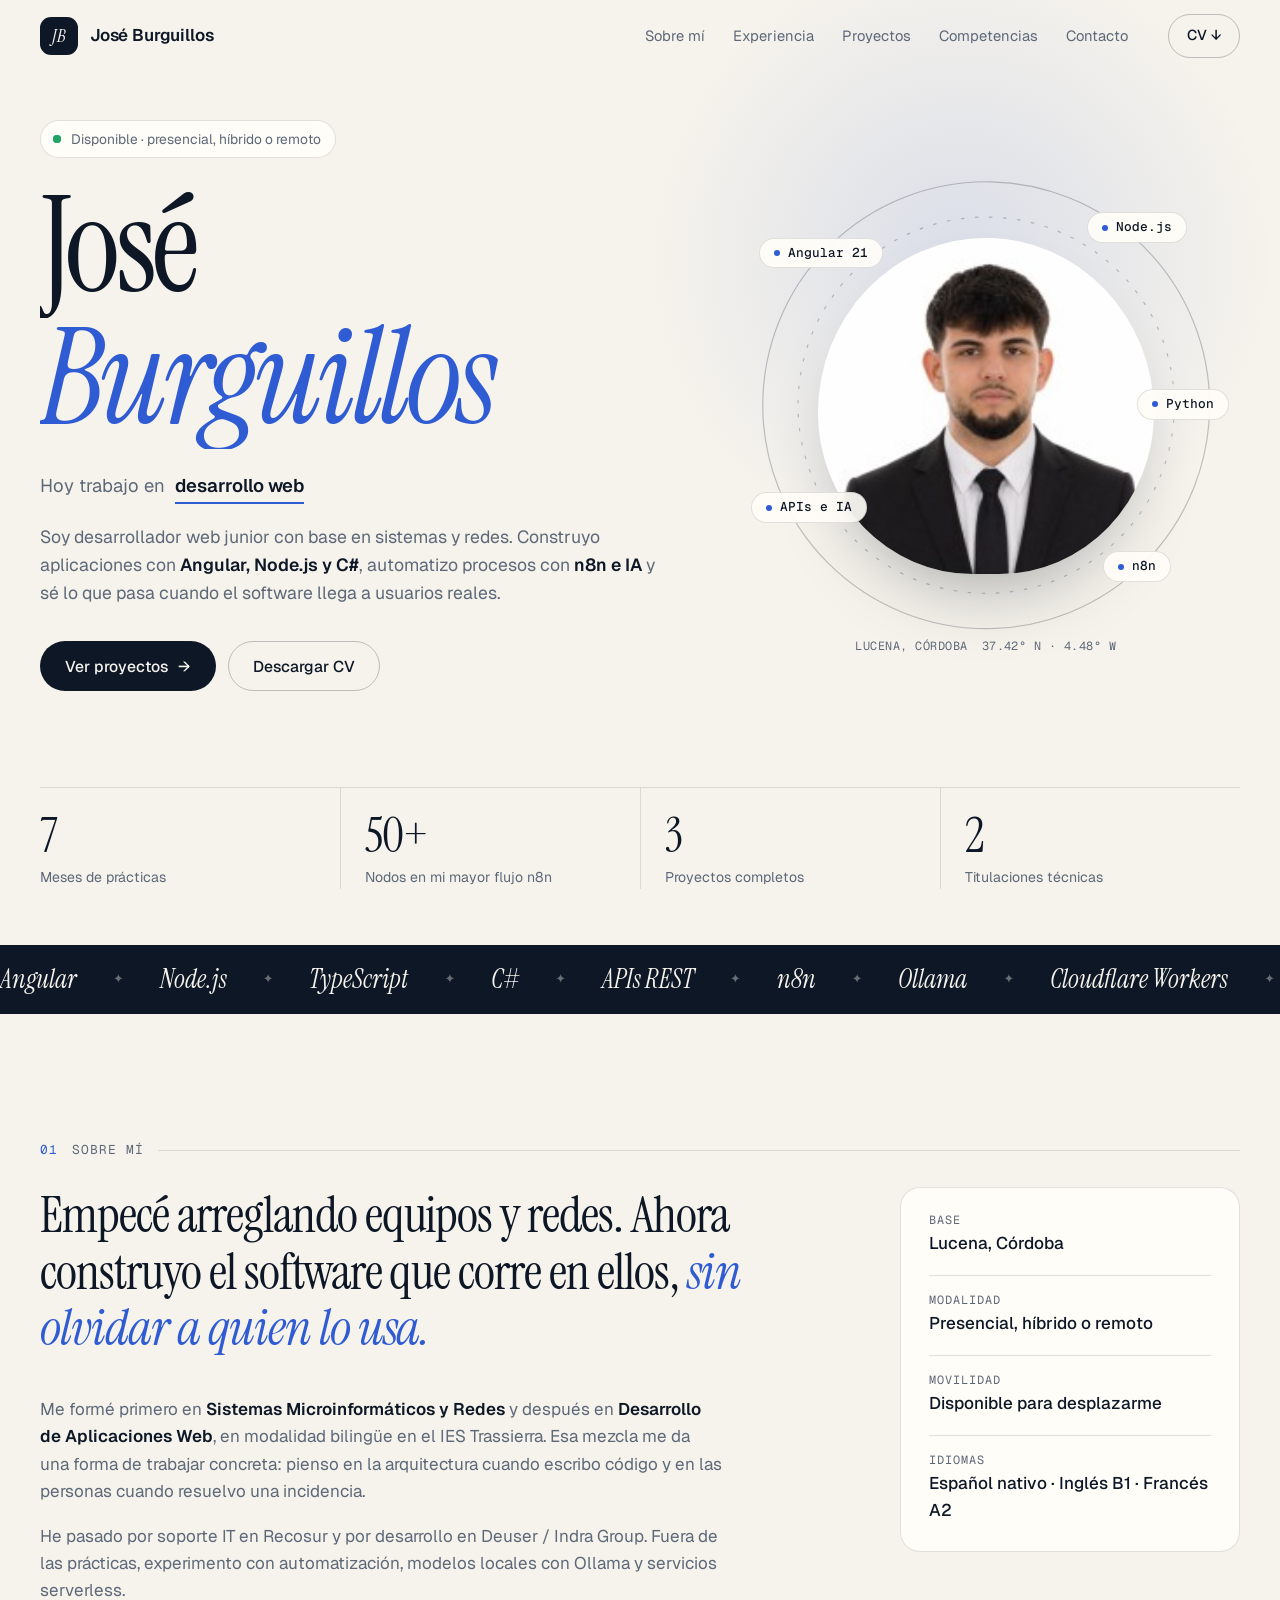
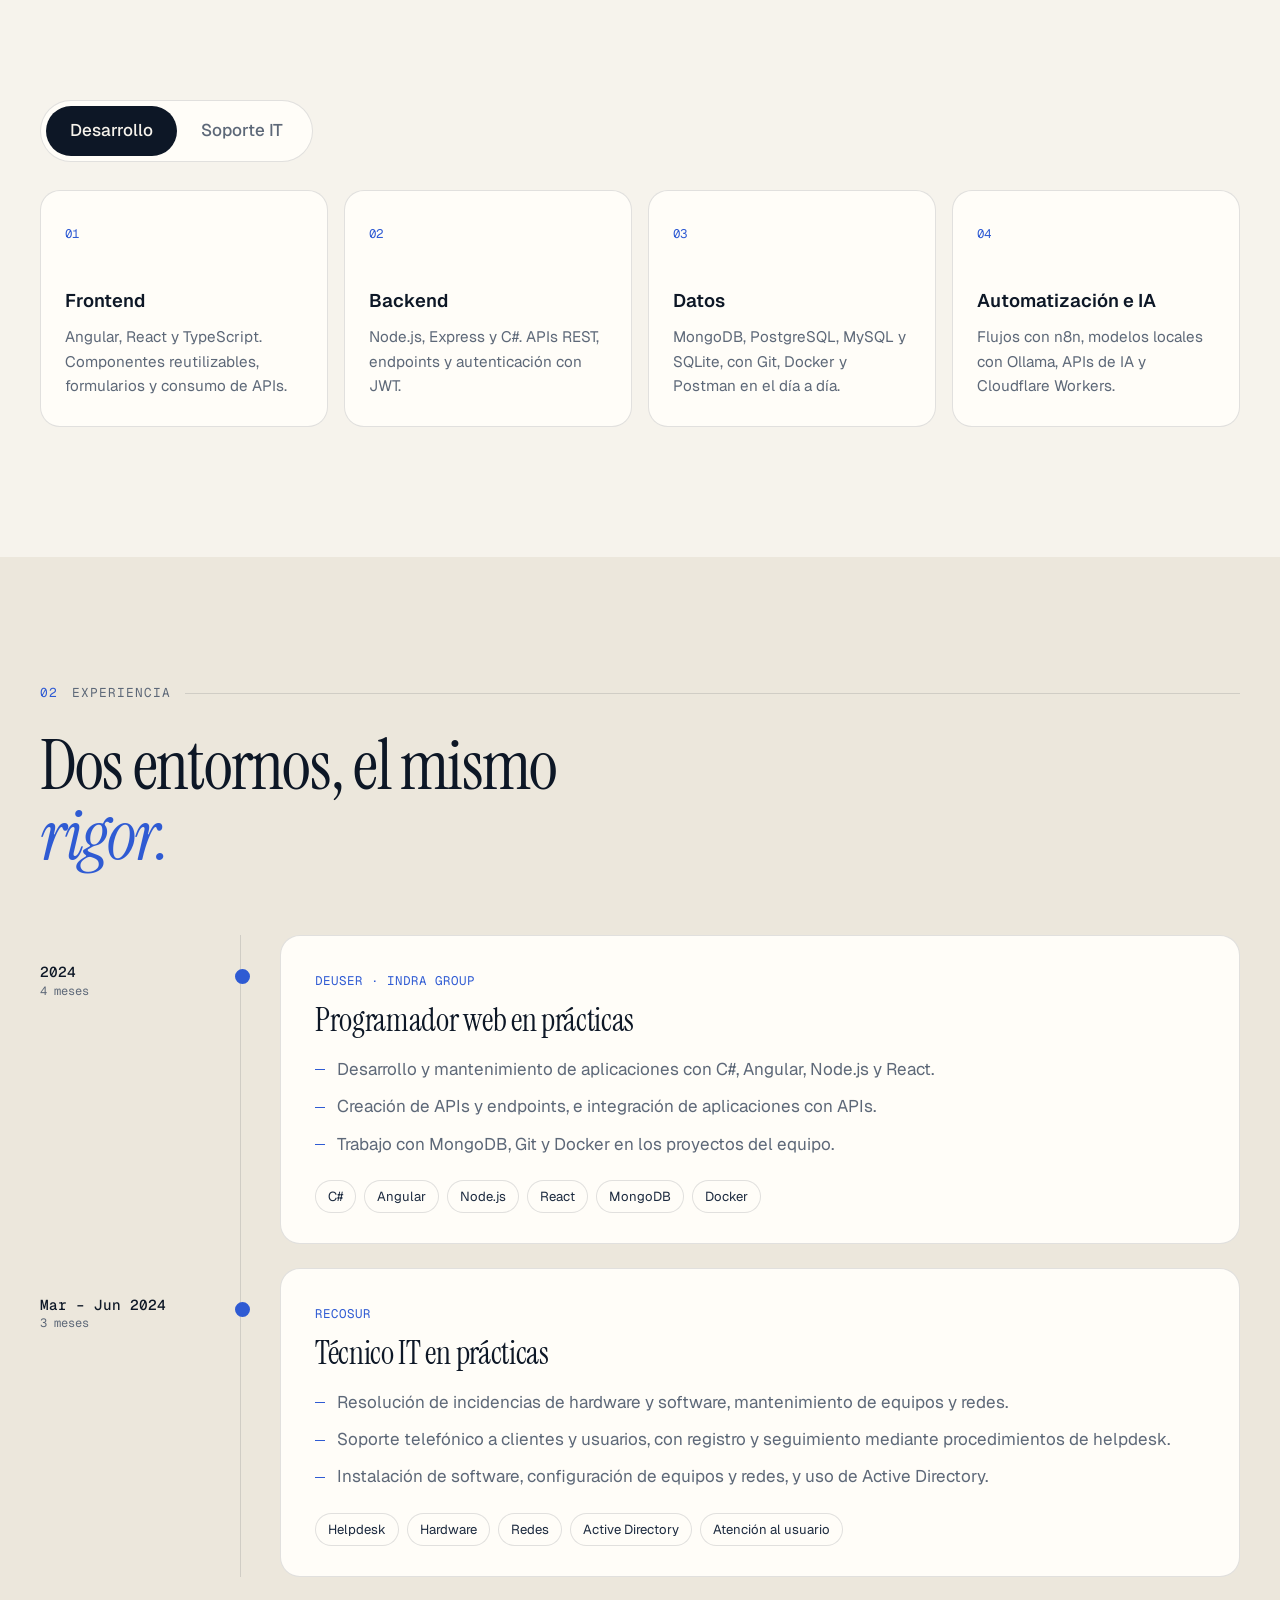
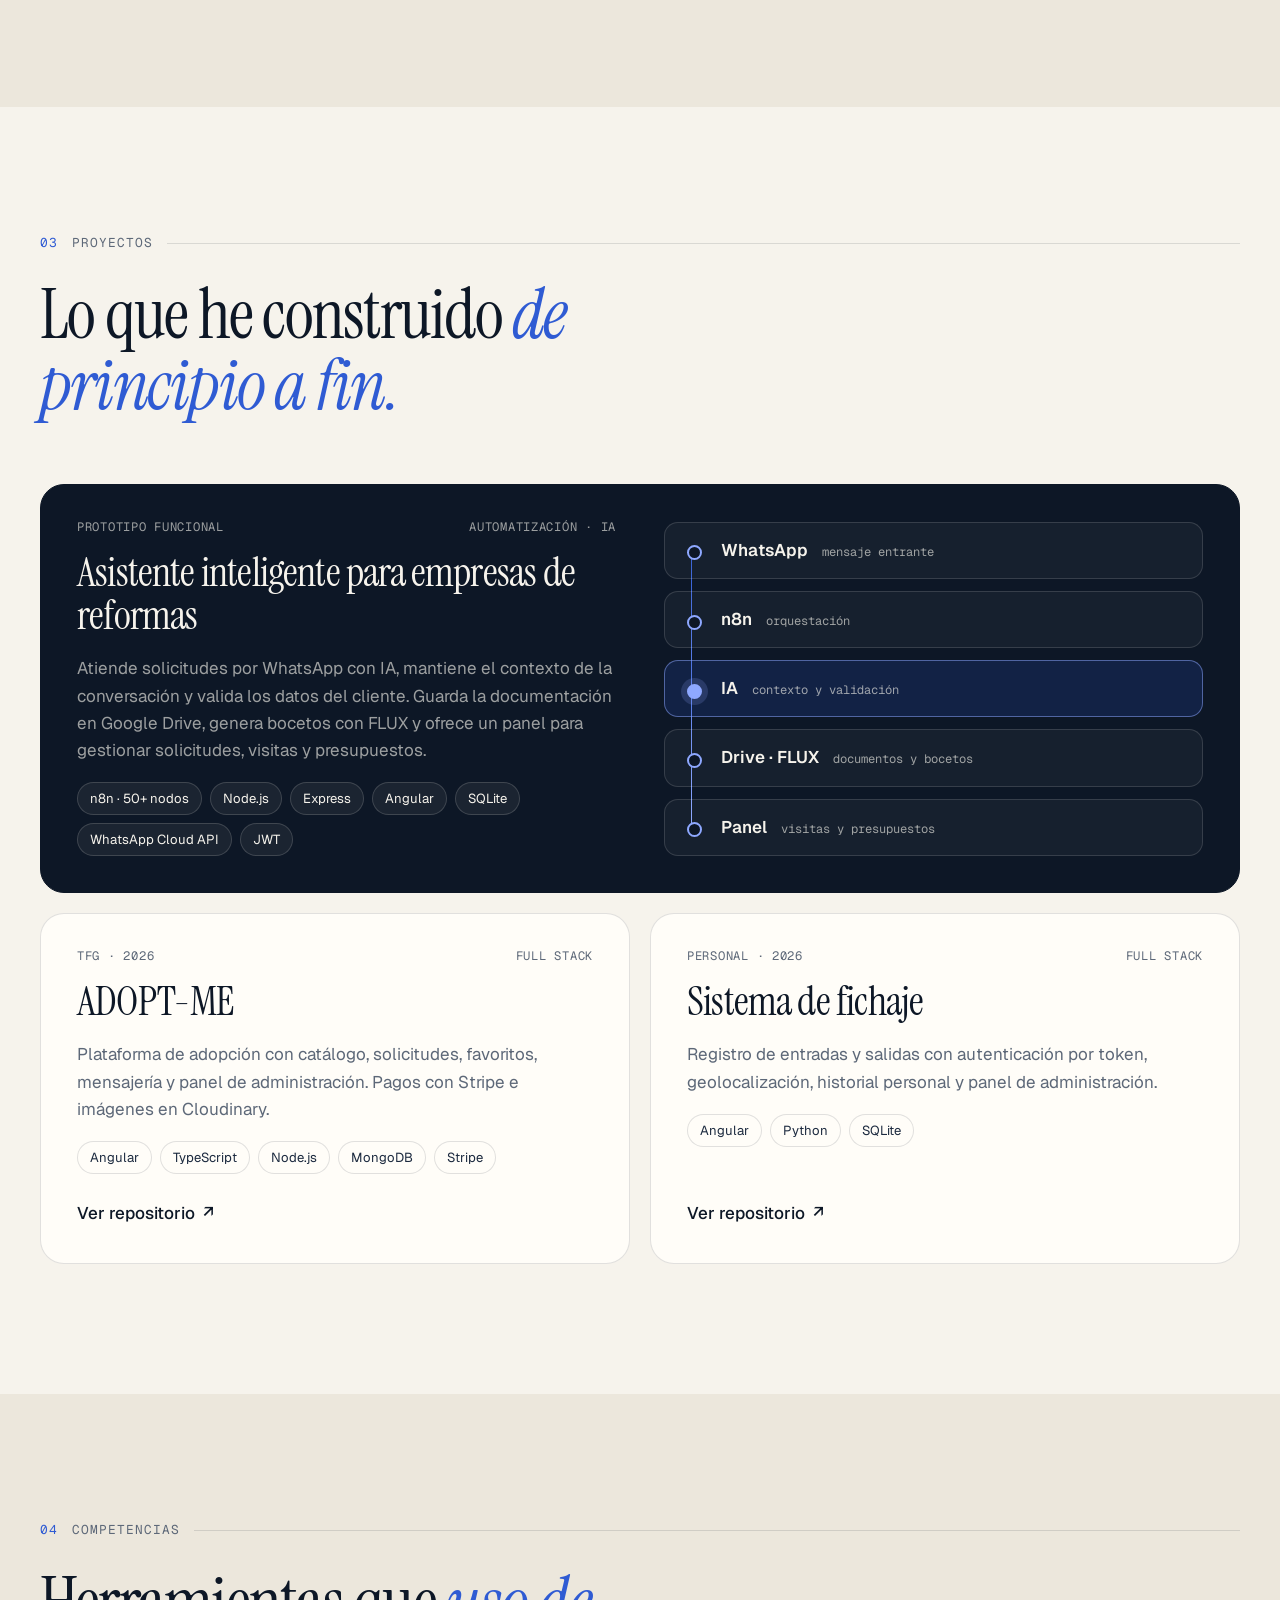
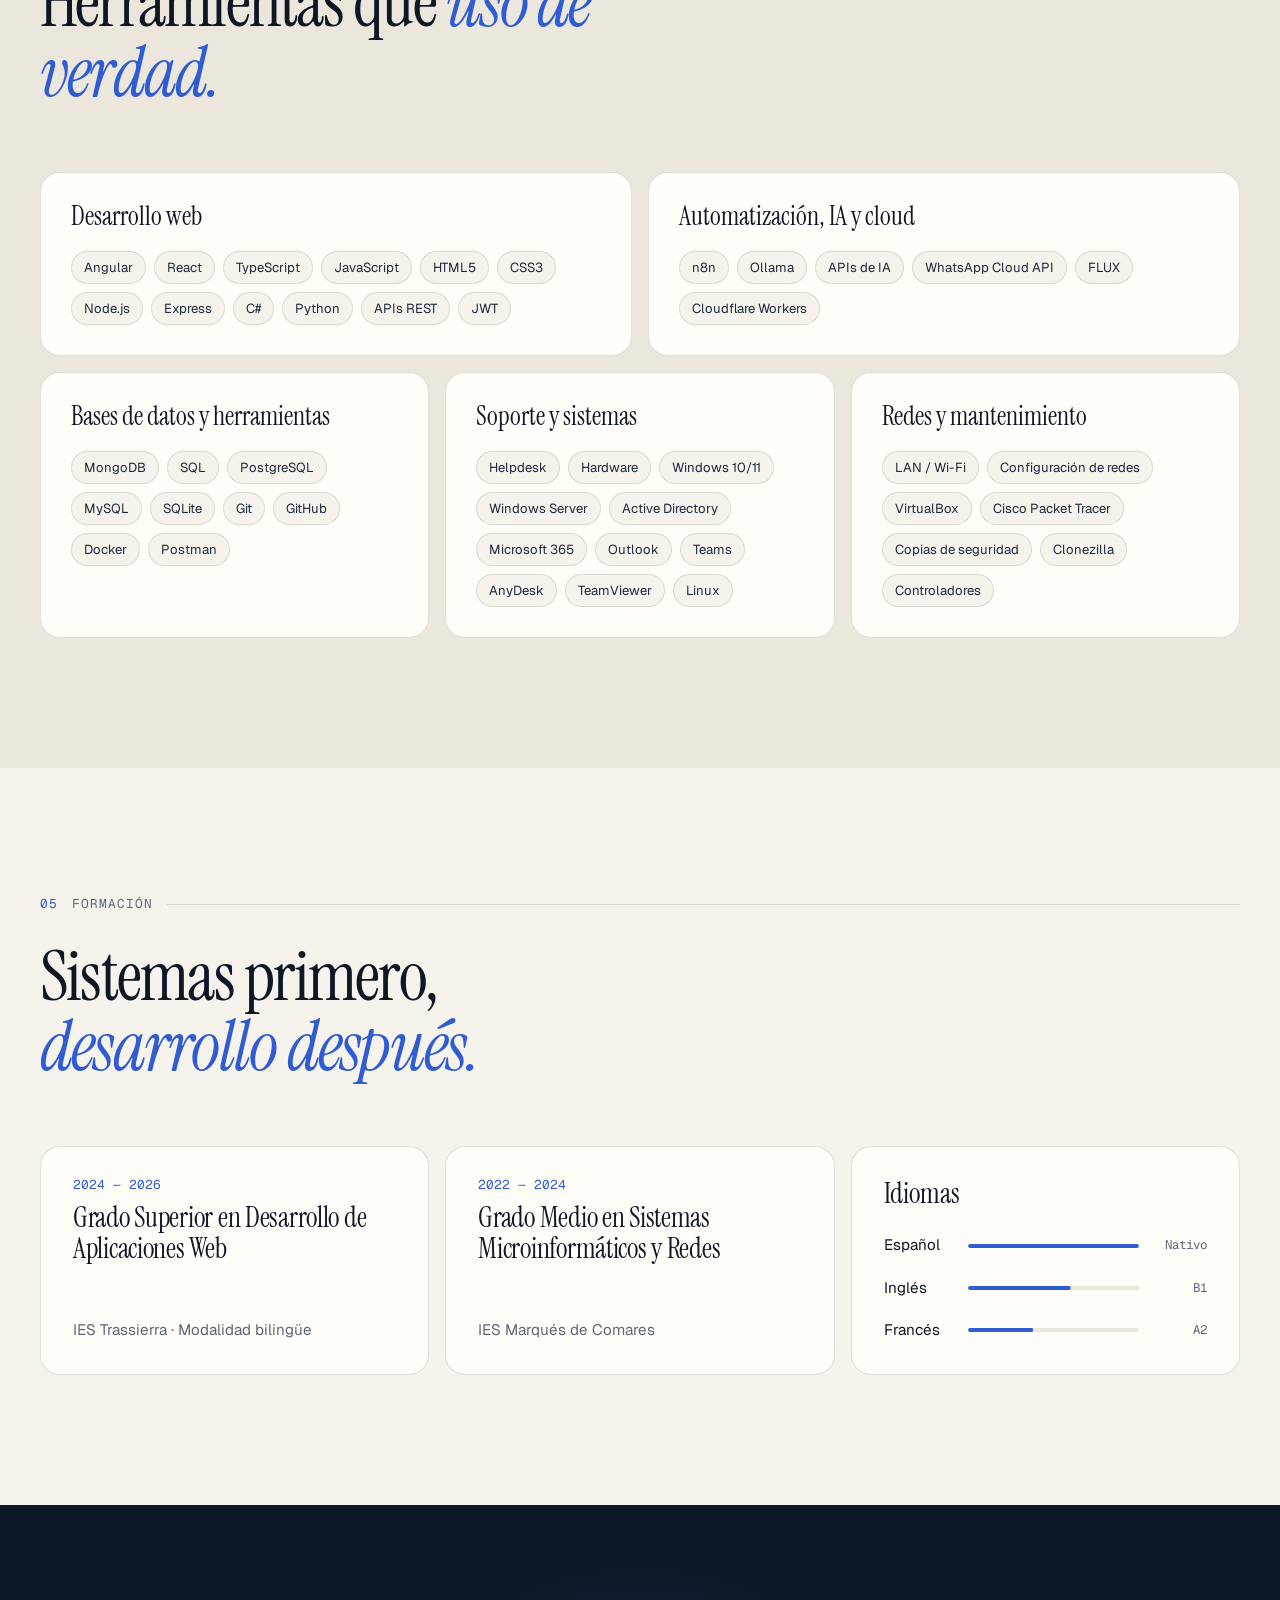
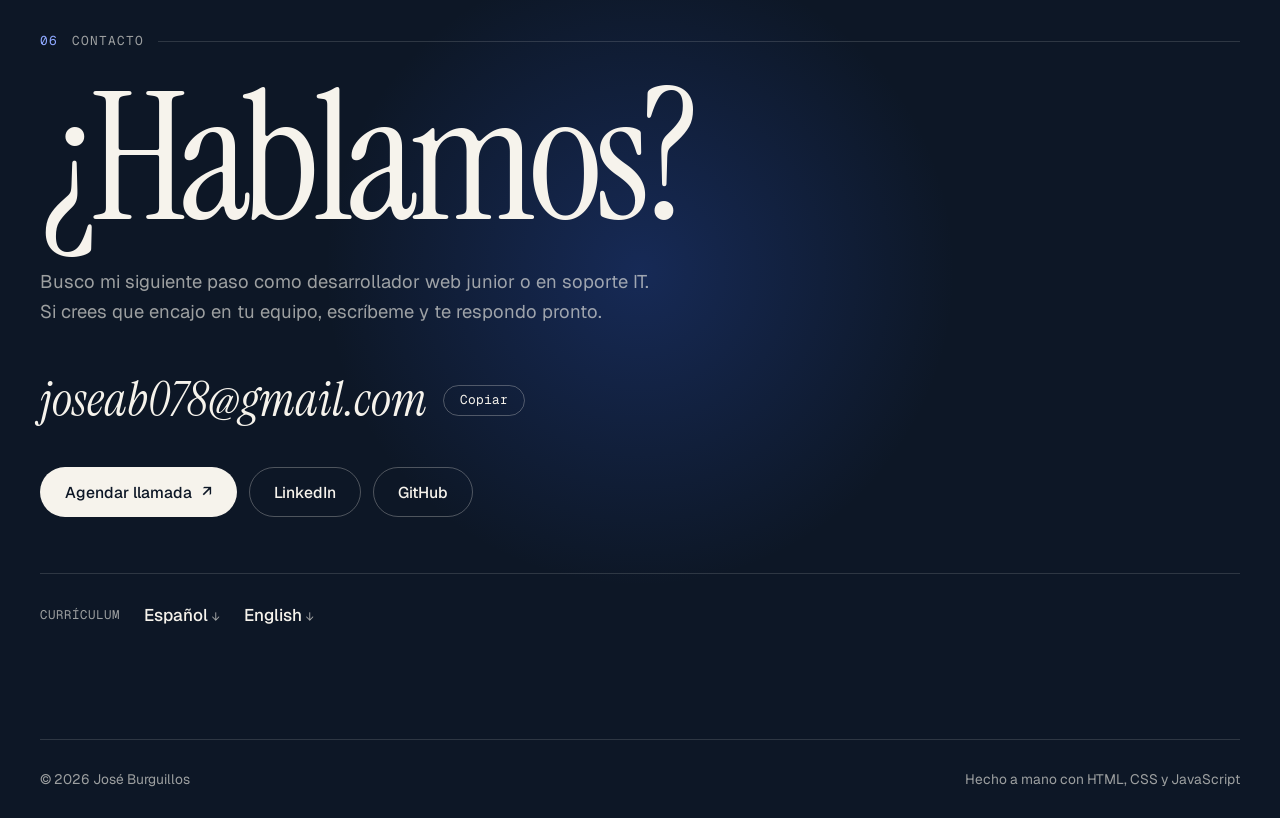
==== commit 26270265: "Add CSS and JavaScript for portfolio layout and interactivity - Create a new CSS file (portfolio.css" ====
--- a/index.html
+++ b/index.html
@@ -3,1264 +3,302 @@
 <head>
   <meta charset="utf-8">
   <meta name="viewport" content="width=device-width, initial-scale=1">
-  <title>José Burguillos | Desarrollo web, soporte IT y automatización con IA</title>
-  <meta name="description" content="Portfolio de José Burguillos, desarrollador web junior y técnico de soporte IT con experiencia en Angular, Node.js, C#, APIs REST, n8n, Ollama y Cloudflare Workers.">
+  <meta name="theme-color" content="#0d1726">
+  <title>José Burguillos — Desarrollo web, Soporte IT y Automatización</title>
+  <meta name="description" content="Portfolio de José Burguillos, desarrollador web junior (Angular, Node.js, C#) con experiencia en soporte IT y automatización con n8n e IA. Lucena, Córdoba.">
   <meta name="author" content="José Burguillos">
-  <meta property="og:title" content="José Burguillos | Desarrollo web, soporte IT y automatización con IA">
-  <meta property="og:description" content="Desarrollo web con Angular, Node.js y C#, soporte IT y automatización con n8n, modelos locales y servicios cloud.">
+  <meta property="og:title" content="José Burguillos — Desarrollo web, Soporte IT y Automatización">
+  <meta property="og:description" content="Desarrollador web junior con base en sistemas. Angular, Node.js, APIs REST, n8n e IA.">
   <meta property="og:type" content="website">
-
-  <style>
-    :root {
-      --bg: #f5f3ef;
-      --surface: #ffffff;
-      --surface-strong: #111827;
-      --ink: #141923;
-      --muted: #5f6878;
-      --line: #d9d5ce;
-      --line-dark: rgba(255, 255, 255, 0.18);
-      --brand: #183153;
-      --accent: #2f6f5e;
-      --accent-2: #a85d32;
-      --soft: #ebe7df;
-      --chip: #eef1f3;
-      --shadow: 0 24px 70px rgba(28, 34, 44, 0.12);
-      --radius: 8px;
-      --max: 1180px;
-      --font: Inter, ui-sans-serif, system-ui, -apple-system, BlinkMacSystemFont, "Segoe UI", Arial, sans-serif;
-    }
-
-    * {
-      box-sizing: border-box;
-    }
-
-    html {
-      scroll-behavior: smooth;
-    }
-
-    body {
-      margin: 0;
-      font-family: var(--font);
-      color: var(--ink);
-      background:
-        linear-gradient(90deg, rgba(20, 25, 35, 0.045) 1px, transparent 1px),
-        linear-gradient(180deg, #fbfaf7 0%, var(--bg) 46%, #ece8df 100%);
-      background-size: 72px 72px, auto;
-      line-height: 1.55;
-    }
-
-    body::selection {
-      background: #cde3db;
-      color: #0d1a25;
-    }
-
-    img {
-      max-width: 100%;
-      display: block;
-    }
-
-    a {
-      color: inherit;
-      text-decoration: none;
-    }
-
-    a:hover {
-      color: var(--accent);
-    }
-
-    .skip-link {
-      position: fixed;
-      left: 16px;
-      top: 16px;
-      z-index: 20;
-      transform: translateY(-160%);
-      background: var(--surface-strong);
-      color: #fff;
-      padding: 10px 14px;
-      border-radius: 6px;
-    }
-
-    .skip-link:focus {
-      transform: translateY(0);
-    }
-
-    .site-header {
-      position: sticky;
-      top: 0;
-      z-index: 10;
-      border-bottom: 1px solid rgba(217, 213, 206, 0.86);
-      background: rgba(245, 243, 239, 0.92);
-      backdrop-filter: blur(18px);
-    }
-
-    .nav {
-      width: min(var(--max), calc(100% - 40px));
-      min-height: 72px;
-      margin: 0 auto;
-      display: flex;
-      align-items: center;
-      justify-content: space-between;
-      gap: 22px;
-    }
-
-    .brand {
-      display: flex;
-      align-items: center;
-      gap: 12px;
-      min-width: 190px;
-      font-weight: 800;
-      letter-spacing: 0;
-    }
-
-    .brand-mark {
-      width: 42px;
-      height: 42px;
-      border-radius: 6px;
-      display: grid;
-      place-items: center;
-      background: var(--brand);
-      color: #fff;
-      font-size: 0.9rem;
-      letter-spacing: 0.04em;
-    }
-
-    .brand small {
-      display: block;
-      color: var(--muted);
-      font-weight: 650;
-      font-size: 0.74rem;
-      text-transform: uppercase;
-      letter-spacing: 0.08em;
-    }
-
-    .nav-links {
-      display: flex;
-      align-items: center;
-      gap: 4px;
-      color: #364152;
-      font-size: 0.94rem;
-      font-weight: 700;
-    }
-
-    .nav-links a {
-      padding: 9px 11px;
-      border-radius: 6px;
-    }
-
-    .nav-links a:hover,
-    .nav-links a:focus-visible {
-      background: #e8e3da;
-      outline: none;
-    }
-
-    .nav-actions {
-      display: flex;
-      gap: 10px;
-      align-items: center;
-    }
-
-    .button {
-      min-height: 42px;
-      display: inline-flex;
-      align-items: center;
-      justify-content: center;
-      gap: 9px;
-      border: 1px solid var(--line);
-      border-radius: 6px;
-      padding: 10px 14px;
-      background: var(--surface);
-      color: var(--ink);
-      font-weight: 800;
-      box-shadow: 0 1px 0 rgba(0, 0, 0, 0.03);
-      cursor: pointer;
-    }
-
-    .button:hover {
-      border-color: #bfc6c3;
-      color: var(--ink);
-      transform: translateY(-1px);
-    }
-
-    .button--primary {
-      background: var(--brand);
-      border-color: var(--brand);
-      color: #fff;
-    }
-
-    .button--primary:hover {
-      background: #244261;
-      color: #fff;
-    }
-
-    main {
-      overflow: hidden;
-    }
-
-    .section {
-      width: min(var(--max), calc(100% - 40px));
-      margin: 0 auto;
-      padding: 82px 0;
-    }
-
-    .hero {
-      width: min(var(--max), calc(100% - 40px));
-      margin: 0 auto;
-      min-height: calc(100svh - 72px);
-      display: grid;
-      grid-template-columns: minmax(0, 1fr) 340px;
-      gap: 46px;
-      align-items: center;
-      padding: 52px 0 70px;
-    }
-
-    .eyebrow {
-      display: inline-flex;
-      align-items: center;
-      gap: 10px;
-      margin: 0 0 20px;
-      color: var(--accent);
-      font-size: 0.78rem;
-      font-weight: 850;
-      letter-spacing: 0.12em;
-      text-transform: uppercase;
-    }
-
-    .eyebrow::before {
-      content: "";
-      width: 34px;
-      height: 2px;
-      background: var(--accent);
-    }
-
-    h1,
-    h2,
-    h3,
-    p {
-      margin-top: 0;
-    }
-
-    h1 {
-      max-width: 900px;
-      margin-bottom: 24px;
-      color: #101722;
-      font-size: clamp(3.1rem, 7vw, 6.4rem);
-      line-height: 0.92;
-      letter-spacing: 0;
-    }
-
-    .hero-lede {
-      max-width: 760px;
-      margin-bottom: 30px;
-      color: #394354;
-      font-size: clamp(1.08rem, 1.7vw, 1.35rem);
-      line-height: 1.65;
-    }
-
-    .hero-actions {
-      display: flex;
-      flex-wrap: wrap;
-      gap: 12px;
-      margin-bottom: 36px;
-    }
-
-    .hero-metrics {
-      display: grid;
-      grid-template-columns: repeat(3, minmax(0, 1fr));
-      gap: 12px;
-      max-width: 780px;
-    }
-
-    .metric {
-      border-left: 3px solid var(--accent);
-      background: rgba(255, 255, 255, 0.66);
-      padding: 15px 16px;
-    }
-
-    .metric strong {
-      display: block;
-      color: var(--brand);
-      font-size: 1.5rem;
-      line-height: 1;
-    }
-
-    .metric span {
-      color: var(--muted);
-      font-size: 0.88rem;
-      font-weight: 700;
-    }
-
-    .profile-panel {
-      align-self: center;
-      display: grid;
-      justify-items: center;
-      gap: 18px;
-      position: relative;
-      isolation: isolate;
-      border: 1px solid var(--line);
-      border-radius: var(--radius);
-      background: rgba(255, 255, 255, 0.78);
-      padding: 26px;
-      box-shadow: var(--shadow);
-      overflow: hidden;
-    }
-
-    .profile-panel::before {
-      content: "";
-      position: absolute;
-      left: 0;
-      right: 0;
-      top: 0;
-      height: 96px;
-      background: linear-gradient(135deg, var(--brand), var(--accent));
-      z-index: -1;
-    }
-
-    .profile-panel img {
-      width: 148px;
-      height: 148px;
-      object-fit: cover;
-      object-position: center top;
-      border: 6px solid #fff;
-      border-radius: 999px;
-      box-shadow: 0 16px 34px rgba(17, 24, 39, 0.18);
-      filter: saturate(0.92) contrast(1.05);
-    }
-
-    .profile-card {
-      position: relative;
-      width: 100%;
-      color: var(--ink);
-      text-align: center;
-    }
-
-    .profile-card strong {
-      display: block;
-      font-size: 1.15rem;
-      margin-bottom: 4px;
-    }
-
-    .profile-card span {
-      color: var(--muted);
-      font-weight: 650;
-    }
-
-    .availability {
-      display: inline-flex;
-      align-items: center;
-      gap: 8px;
-      margin-top: 16px;
-      color: #244b41;
-      font-size: 0.9rem;
-      font-weight: 800;
-    }
-
-    .availability::before {
-      content: "";
-      width: 9px;
-      height: 9px;
-      border-radius: 999px;
-      background: #5bd195;
-      box-shadow: 0 0 0 5px rgba(91, 209, 149, 0.16);
-    }
-
-    .section-head {
-      display: grid;
-      grid-template-columns: minmax(0, 0.42fr) minmax(0, 0.58fr);
-      gap: 38px;
-      align-items: end;
-      margin-bottom: 34px;
-      border-top: 1px solid var(--line);
-      padding-top: 28px;
-    }
-
-    .section-kicker {
-      color: var(--accent-2);
-      font-size: 0.78rem;
-      font-weight: 850;
-      letter-spacing: 0.12em;
-      text-transform: uppercase;
-    }
-
-    h2 {
-      margin-bottom: 0;
-      color: #111827;
-      font-size: clamp(2rem, 4vw, 3.4rem);
-      line-height: 1;
-      letter-spacing: 0;
-    }
-
-    .section-head p {
-      margin-bottom: 0;
-      color: var(--muted);
-      font-size: 1.04rem;
-    }
-
-    .grid-3 {
-      display: grid;
-      grid-template-columns: repeat(3, minmax(0, 1fr));
-      gap: 18px;
-    }
-
-    .grid-2 {
-      display: grid;
-      grid-template-columns: repeat(2, minmax(0, 1fr));
-      gap: 18px;
-    }
-
-    .card {
-      border: 1px solid var(--line);
-      border-radius: var(--radius);
-      background: rgba(255, 255, 255, 0.78);
-      padding: 24px;
-    }
-
-    .card--dark {
-      background: var(--surface-strong);
-      border-color: var(--surface-strong);
-      color: #fff;
-    }
-
-    .card h3 {
-      margin-bottom: 10px;
-      color: inherit;
-      font-size: 1.1rem;
-      line-height: 1.22;
-    }
-
-    .card p {
-      margin-bottom: 0;
-      color: var(--muted);
-    }
-
-    .card--dark p {
-      color: #c9d0dc;
-    }
-
-    .role-meta {
-      display: flex;
-      flex-wrap: wrap;
-      gap: 8px;
-      margin-bottom: 14px;
-      color: #596273;
-      font-size: 0.88rem;
-      font-weight: 800;
-    }
-
-    .role-meta span {
-      border: 1px solid var(--line);
-      border-radius: 999px;
-      padding: 4px 9px;
-      background: #f8f7f4;
-    }
-
-    .timeline {
-      display: grid;
-      gap: 16px;
-    }
-
-    .timeline-item {
-      display: grid;
-      grid-template-columns: 220px minmax(0, 1fr);
-      gap: 22px;
-      border-top: 1px solid var(--line);
-      padding-top: 22px;
-    }
-
-    .timeline-item:first-child {
-      border-top: 0;
-      padding-top: 0;
-    }
-
-    .timeline-date {
-      color: var(--accent);
-      font-weight: 850;
-    }
-
-    .timeline-body h3 {
-      margin-bottom: 8px;
-      color: #111827;
-      font-size: 1.25rem;
-    }
-
-    .timeline-body p {
-      color: #4e5868;
-    }
-
-    .list {
-      margin: 14px 0 0;
-      padding-left: 19px;
-      color: #3f4857;
-    }
-
-    .list li + li {
-      margin-top: 6px;
-    }
-
-    .stack-layout {
-      display: grid;
-      grid-template-columns: 0.72fr 1.28fr;
-      gap: 18px;
-      align-items: start;
-    }
-
-    .skill-group {
-      display: grid;
-      gap: 12px;
-    }
-
-    .skill-group h3 {
-      margin: 0;
-      color: #111827;
-      font-size: 1rem;
-    }
-
-    .chips {
-      display: flex;
-      flex-wrap: wrap;
-      gap: 9px;
-    }
-
-    .chip {
-      display: inline-flex;
-      align-items: center;
-      min-height: 34px;
-      border: 1px solid #d5dbe0;
-      border-radius: 999px;
-      background: var(--chip);
-      color: #202938;
-      padding: 7px 11px;
-      font-size: 0.9rem;
-      font-weight: 750;
-      white-space: nowrap;
-    }
-
-    .chip--strong {
-      background: #dfede8;
-      border-color: #bdd9ce;
-      color: #17392f;
-    }
-
-    .service-card {
-      display: grid;
-      gap: 14px;
-      min-height: 100%;
-    }
-
-    .service-number {
-      width: 38px;
-      height: 38px;
-      display: grid;
-      place-items: center;
-      border-radius: 6px;
-      background: var(--brand);
-      color: #fff;
-      font-size: 0.82rem;
-      font-weight: 850;
-    }
-
-    .fit-list {
-      display: grid;
-      grid-template-columns: repeat(2, minmax(0, 1fr));
-      gap: 12px;
-      margin: 0;
-      padding: 0;
-      list-style: none;
-    }
-
-    .fit-list li {
-      border-left: 3px solid var(--accent);
-      background: rgba(255, 255, 255, 0.74);
-      padding: 14px 16px;
-      color: #3f4857;
-      font-weight: 700;
-    }
-
-    .level-grid {
-      display: grid;
-      grid-template-columns: repeat(3, minmax(0, 1fr));
-      gap: 14px;
-      margin-bottom: 18px;
-    }
-
-    .level-card {
-      border: 1px solid var(--line);
-      border-radius: var(--radius);
-      background: #fff;
-      padding: 18px;
-    }
-
-    .level-card strong {
-      display: block;
-      margin-bottom: 10px;
-      color: var(--brand);
-      font-size: 0.95rem;
-      text-transform: uppercase;
-      letter-spacing: 0.08em;
-    }
-
-    .level-card p {
-      margin: 0;
-      color: var(--muted);
-      font-weight: 700;
-    }
-
-    .project-card {
-      min-height: 100%;
-      display: grid;
-      gap: 16px;
-    }
-
-    .project-card .list {
-      margin-top: 0;
-    }
-
-    .project-top {
-      display: flex;
-      align-items: flex-start;
-      justify-content: space-between;
-      gap: 14px;
-    }
-
-    .project-label {
-      color: var(--accent-2);
-      font-size: 0.76rem;
-      font-weight: 850;
-      letter-spacing: 0.1em;
-      text-transform: uppercase;
-    }
-
-    .status {
-      border-radius: 999px;
-      background: #e6ece9;
-      color: #235246;
-      padding: 5px 9px;
-      font-size: 0.76rem;
-      font-weight: 850;
-      white-space: nowrap;
-    }
-
-    .education {
-      display: grid;
-      grid-template-columns: repeat(3, minmax(0, 1fr));
-      gap: 14px;
-    }
-
-    .edu-item {
-      border-top: 3px solid var(--brand);
-      background: var(--surface);
-      padding: 18px;
-    }
-
-    .edu-item strong {
-      display: block;
-      margin-bottom: 4px;
-      color: #111827;
-    }
-
-    .edu-item span {
-      color: var(--muted);
-      font-weight: 700;
-    }
-
-    .contact-band {
-      width: min(var(--max), calc(100% - 40px));
-      margin: 0 auto 42px;
-      display: grid;
-      grid-template-columns: minmax(0, 0.95fr) minmax(300px, 0.45fr);
-      gap: 30px;
-      align-items: center;
-      border-radius: var(--radius);
-      background: var(--surface-strong);
-      color: #fff;
-      padding: 36px;
-      box-shadow: var(--shadow);
-    }
-
-    .contact-band h2 {
-      color: #fff;
-      margin-bottom: 14px;
-    }
-
-    .contact-band p {
-      margin-bottom: 0;
-      color: #ccd3df;
-      font-size: 1.05rem;
-    }
-
-    .contact-links {
-      display: grid;
-      gap: 10px;
-    }
-
-    .contact-link {
-      display: flex;
-      justify-content: space-between;
-      gap: 12px;
-      border: 1px solid var(--line-dark);
-      border-radius: 6px;
-      padding: 12px 14px;
-      color: #fff;
-      font-weight: 800;
-    }
-
-    .contact-link span {
-      color: #aeb7c6;
-      font-weight: 700;
-    }
-
-    .site-footer {
-      width: min(var(--max), calc(100% - 40px));
-      margin: 0 auto;
-      padding: 0 0 34px;
-      display: flex;
-      justify-content: space-between;
-      gap: 20px;
-      color: #6a7280;
-      font-size: 0.92rem;
-      font-weight: 700;
-    }
-
-    @media (max-width: 980px) {
-      .nav {
-        flex-wrap: wrap;
-        padding: 14px 0;
-      }
-
-      .nav-links {
-        order: 3;
-        width: 100%;
-        overflow-x: auto;
-        padding-bottom: 4px;
-      }
-
-      .hero,
-      .section-head,
-      .stack-layout,
-      .contact-band {
-        grid-template-columns: 1fr;
-      }
-
-      .hero {
-        min-height: auto;
-        padding-top: 44px;
-      }
-
-      .grid-3,
-      .grid-2,
-      .fit-list,
-      .level-grid,
-      .education {
-        grid-template-columns: 1fr;
-      }
-
-      .timeline-item {
-        grid-template-columns: 1fr;
-        gap: 8px;
-      }
-    }
-
-    @media (max-width: 640px) {
-      .nav,
-      .section,
-      .hero,
-      .contact-band,
-      .site-footer {
-        width: min(100% - 28px, var(--max));
-      }
-
-      .nav-actions {
-        width: 100%;
-      }
-
-      .nav-actions .button {
-        flex: 1;
-      }
-
-      h1 {
-        font-size: clamp(2.6rem, 17vw, 4.4rem);
-      }
-
-      .hero-metrics {
-        grid-template-columns: 1fr;
-      }
-
-      .section {
-        padding: 56px 0;
-      }
-
-      .card,
-      .contact-band {
-        padding: 22px;
-      }
-
-      .site-footer {
-        display: grid;
-      }
-    }
-  </style>
+  <link rel="icon" href="data:image/svg+xml,%3Csvg xmlns='http://www.w3.org/2000/svg' viewBox='0 0 64 64'%3E%3Crect width='64' height='64' rx='16' fill='%230d1726'/%3E%3Ctext x='32' y='42' text-anchor='middle' font-family='Georgia' font-style='italic' font-size='28' fill='%23f6f3ec'%3EJB%3C/text%3E%3C/svg%3E">
+  <link rel="preconnect" href="https://fonts.googleapis.com">
+  <link rel="preconnect" href="https://fonts.gstatic.com" crossorigin>
+  <link rel="stylesheet" href="https://fonts.googleapis.com/css2?family=Geist:wght@400;500;600;700&family=Geist+Mono:wght@400;500&family=Instrument+Serif:ital@0;1&display=swap">
+  <link rel="stylesheet" href="./portfolio.css">
+  <script src="./portfolio.js" defer></script>
 </head>
-
 <body>
   <a class="skip-link" href="#contenido">Saltar al contenido</a>
+  <div class="progress" aria-hidden="true"><span></span></div>
 
   <header class="site-header">
-    <nav class="nav" aria-label="Navegación principal">
-      <a class="brand" href="#inicio" aria-label="Volver al inicio">
+    <nav class="nav shell" aria-label="Navegación principal">
+      <a class="brand" href="#inicio" aria-label="Ir al inicio">
         <span class="brand-mark" aria-hidden="true">JB</span>
-        <span>José Burguillos <small>Web &middot; IT &middot; IA</small></span>
+        <span class="brand-name">José Burguillos</span>
       </a>
-
-      <div class="nav-links" aria-label="Secciones">
-        <a href="#perfil">Perfil</a>
-        <a href="#aportacion">Aportación</a>
+      <div class="nav-links" id="nav-links">
+        <a href="#sobre-mi">Sobre mí</a>
         <a href="#experiencia">Experiencia</a>
-        <a href="#stack">Stack</a>
         <a href="#proyectos">Proyectos</a>
+        <a href="#competencias">Competencias</a>
         <a href="#contacto">Contacto</a>
-      </div>
-
-      <div class="nav-actions">
-        <a class="button" href="https://github.com/JoseBurguillos" target="_blank" rel="noreferrer" aria-label="Abrir GitHub">GitHub</a>
-        <a class="button button--primary" href="mailto:joseab078@gmail.com" aria-label="Enviar email">Email</a>
-      </div>
+        <a class="nav-links-cv" href="./CV_Jose_Burguillos.pdf" download>Descargar CV</a>
+      </div>
+      <a class="nav-cta" href="./CV_Jose_Burguillos.pdf" download>CV <span aria-hidden="true">↓</span></a>
+      <button class="menu-button" type="button" aria-label="Abrir menú" aria-expanded="false" aria-controls="nav-links"><span></span><span></span></button>
     </nav>
   </header>
 
   <main id="contenido">
+    <!-- Hero -->
     <section class="hero" id="inicio" aria-labelledby="hero-title">
-      <div>
-        <p class="eyebrow">Desarrollo web junior · Soporte IT · Automatización e IA</p>
-        <h1 id="hero-title">José Burguillos</h1>
-        <p class="hero-lede">
-          Desarrollador web junior con formación en DAW bilingüe y Sistemas Microinformáticos y Redes.
-          He trabajado en desarrollo de aplicaciones con Angular, Node.js, C# y APIs REST, y en soporte IT
-          para equipos, usuarios y redes. También construyo automatizaciones con n8n, Ollama y servicios cloud.
-        </p>
-        <div class="hero-actions">
-          <a class="button button--primary" href="mailto:joseab078@gmail.com">Contactar</a>
-          <a class="button" href="https://www.linkedin.com/in/jos%C3%A9-burguillos-88834932a/" target="_blank" rel="noreferrer">LinkedIn</a>
-          <a class="button" href="https://calendar.app.google/XLdZw3HhWRP7AxGh8" target="_blank" rel="noreferrer">Agendar llamada</a>
-        </div>
-
-        <div class="hero-metrics" aria-label="Resumen profesional">
-          <div class="metric">
-            <strong>4 meses</strong>
-            <span>Desarrollo web en Deuser / Indra Group</span>
-          </div>
-          <div class="metric">
-            <strong>3 meses</strong>
-            <span>Soporte IT en Recosur</span>
-          </div>
-          <div class="metric">
-            <strong>3 proyectos</strong>
-            <span>Web, automatización e IA aplicada</span>
-          </div>
-        </div>
-      </div>
-
-      <aside class="profile-panel" aria-label="Foto de perfil y estado profesional">
-        <img src="./imagen linkedin.png" alt="Foto de perfil profesional de José Burguillos">
-        <div class="profile-card">
-          <strong>Desarrollador web junior &middot; Soporte IT</strong>
-          <span>Angular &middot; Node.js &middot; C#<br>n8n &middot; Ollama &middot; Cloudflare Workers</span>
-          <div class="availability">Presencial, híbrido o remoto · Disponible para desplazamientos</div>
-        </div>
-      </aside>
-    </section>
-
-    <section class="section" id="perfil" aria-labelledby="perfil-title">
-      <div class="section-head">
-        <div>
-          <span class="section-kicker">01 / Perfil</span>
-          <h2 id="perfil-title">Desarrollo web con una base sólida en sistemas.</h2>
-        </div>
-        <p>
-          Busco crecer como desarrollador web junior o técnico de soporte IT. Mi formación y mis prácticas
-          me permiten entender tanto el código y las APIs como los equipos, las redes y las necesidades del usuario.
-        </p>
-      </div>
-
-      <div class="grid-3">
-        <article class="card card--dark">
-          <h3>Desarrollo web</h3>
-          <p>Angular, React, TypeScript, JavaScript, Node.js, Express y C# para crear interfaces, servicios y APIs REST.</p>
-        </article>
-        <article class="card">
-          <h3>Soporte IT y sistemas</h3>
-          <p>Experiencia en incidencias de hardware y software, mantenimiento de equipos y redes, helpdesk y atención telefónica a usuarios y clientes.</p>
-        </article>
-        <article class="card">
-          <h3>Automatización e IA</h3>
-          <p>Flujos con n8n, modelos locales con Ollama, integración de APIs de IA, WhatsApp Cloud API, FLUX y Cloudflare Workers.</p>
-        </article>
-      </div>
-    </section>
-
-    <section class="section" id="aportacion" aria-labelledby="aportacion-title">
-      <div class="section-head">
-        <div>
-          <span class="section-kicker">02 / Aportación</span>
-          <h2 id="aportacion-title">Qué puedo aportar a un equipo técnico.</h2>
-        </div>
-        <p>
-          Un perfil junior versátil, con experiencia práctica en desarrollo web y soporte IT, capaz de conectar
-          la parte técnica con las necesidades reales de usuarios y empresas.
-        </p>
-      </div>
-
-      <div class="grid-3">
-        <article class="card service-card">
-          <span class="service-number">01</span>
-          <h3>Frontend con Angular</h3>
-          <p>Interfaces con Angular y TypeScript, componentes reutilizables, formularios y consumo de APIs. También trabajo con React, JavaScript, HTML5 y CSS3.</p>
-        </article>
-        <article class="card service-card">
-          <span class="service-number">02</span>
-          <h3>Backend con Node.js</h3>
-          <p>Servicios con Node.js y Express, diseño e integración de APIs REST, validación de datos, JWT y persistencia en bases SQL y MongoDB.</p>
-        </article>
-        <article class="card service-card">
-          <span class="service-number">03</span>
-          <h3>Automatización con IA</h3>
-          <p>Automatizaciones con n8n, modelos locales con Ollama, integración de APIs de IA, WhatsApp Cloud API y generación visual con FLUX.</p>
-        </article>
-        <article class="card service-card">
-          <span class="service-number">04</span>
-          <h3>Soporte IT y usuarios</h3>
-          <p>Resolución de incidencias de hardware y software, soporte telefónico y remoto, mantenimiento de equipos y redes. Conocimientos de Windows 10/11, Windows Server, Active Directory y Microsoft 365.</p>
-        </article>
-        <article class="card service-card">
-          <span class="service-number">05</span>
-          <h3>Trabajo en producto</h3>
-          <p>Capacidad para transformar necesidades en funcionalidades, priorizar claridad y entregar soluciones mantenibles.</p>
-        </article>
-        <article class="card service-card">
-          <span class="service-number">06</span>
-          <h3>Aprendizaje continuo</h3>
-          <p>Perfil en crecimiento, constante y adaptable, con interés en buenas prácticas, automatización, IA aplicada y mejora continua.</p>
-        </article>
-      </div>
-    </section>
-
-    <section class="section" id="experiencia" aria-labelledby="experiencia-title">
-      <div class="section-head">
-        <div>
-          <span class="section-kicker">03 / Experiencia</span>
-          <h2 id="experiencia-title">Experiencia real en desarrollo y soporte técnico.</h2>
-        </div>
-        <p>
-          Experiencia práctica combinada en desarrollo web y soporte IT, una base útil para entender
-          software, usuarios, incidencias e infraestructura.
-        </p>
-      </div>
-
-      <div class="timeline">
-        <article class="timeline-item">
-          <div class="timeline-date">2024 &middot; 4 meses</div>
-          <div class="timeline-body">
-            <div class="role-meta">
-              <span>Programador web en prácticas</span>
-              <span>Deuser &middot; Indra Group</span>
+      <div class="hero-glow" aria-hidden="true"></div>
+      <div class="hero-grid shell">
+        <div class="hero-copy">
+          <p class="status intro" style="--i:0"><span class="status-dot" aria-hidden="true"></span>Disponible · presencial, híbrido o remoto</p>
+          <h1 id="hero-title" class="hero-name intro" style="--i:1">
+            <span class="line"><span>José</span></span>
+            <span class="line"><span><em>Burguillos</em></span></span>
+          </h1>
+          <p class="hero-role intro" style="--i:2">
+            <span class="hero-role-label">Hoy trabajo en</span>
+            <span class="rotator" aria-live="polite"><span class="rotator-word">desarrollo web</span></span>
+          </p>
+          <p class="hero-lede intro" style="--i:3">Soy desarrollador web junior con base en sistemas y redes. Construyo aplicaciones con <strong>Angular, Node.js y C#</strong>, automatizo procesos con <strong>n8n e IA</strong> y sé lo que pasa cuando el software llega a usuarios reales.</p>
+          <div class="hero-actions intro" style="--i:4">
+            <a class="button button--solid magnetic" href="#proyectos">Ver proyectos <span aria-hidden="true">→</span></a>
+            <a class="button button--ghost magnetic" href="./CV_Jose_Burguillos.pdf" download>Descargar CV</a>
+          </div>
+        </div>
+
+        <figure class="portrait intro" style="--i:2">
+          <div class="portrait-orbit" aria-hidden="true">
+            <svg viewBox="0 0 400 400"><circle cx="200" cy="200" r="190"/><circle cx="200" cy="200" r="160"/></svg>
+          </div>
+          <div class="portrait-frame">
+            <img src="./imagen linkedin.png" alt="Retrato de José Burguillos" width="200" height="200">
+          </div>
+          <span class="chip chip--1" aria-hidden="true">Angular 21</span>
+          <span class="chip chip--2" aria-hidden="true">Node.js</span>
+          <span class="chip chip--3" aria-hidden="true">Python</span>
+          <span class="chip chip--4" aria-hidden="true">n8n</span>
+          <span class="chip chip--5" aria-hidden="true">APIs e IA</span>
+          <figcaption class="portrait-caption"><span>Lucena, Córdoba</span><span>37.42° N · 4.48° W</span></figcaption>
+        </figure>
+      </div>
+
+      <dl class="stats shell intro" style="--i:5">
+        <div class="stat"><dt>Meses de prácticas</dt><dd><span class="count" data-to="7">7</span></dd></div>
+        <div class="stat"><dt>Nodos en mi mayor flujo n8n</dt><dd><span class="count" data-to="50">50</span>+</dd></div>
+        <div class="stat"><dt>Proyectos completos</dt><dd><span class="count" data-to="3">3</span></dd></div>
+        <div class="stat"><dt>Titulaciones técnicas</dt><dd><span class="count" data-to="2">2</span></dd></div>
+      </dl>
+    </section>
+
+    <div class="marquee" aria-hidden="true">
+      <div class="marquee-track">
+        <span>Angular</span><span>Node.js</span><span>TypeScript</span><span>C#</span><span>APIs REST</span><span>n8n</span><span>Ollama</span><span>Cloudflare Workers</span><span>MongoDB</span><span>Docker</span><span>Active Directory</span><span>Microsoft 365</span>
+        <span>Angular</span><span>Node.js</span><span>TypeScript</span><span>C#</span><span>APIs REST</span><span>n8n</span><span>Ollama</span><span>Cloudflare Workers</span><span>MongoDB</span><span>Docker</span><span>Active Directory</span><span>Microsoft 365</span>
+      </div>
+    </div>
+
+    <!-- Sobre mí -->
+    <section class="section shell" id="sobre-mi" aria-labelledby="sobre-title">
+      <header class="section-head reveal">
+        <span class="section-index">01</span>
+        <span class="section-kicker">Sobre mí</span>
+      </header>
+      <div class="about">
+        <div class="about-main">
+          <h2 id="sobre-title" class="statement reveal">Empecé arreglando equipos y redes. Ahora construyo el software que corre en ellos, <em>sin olvidar a quien lo usa.</em></h2>
+          <div class="about-text reveal">
+            <p>Me formé primero en <strong>Sistemas Microinformáticos y Redes</strong> y después en <strong>Desarrollo de Aplicaciones Web</strong>, en modalidad bilingüe en el IES Trassierra. Esa mezcla me da una forma de trabajar concreta: pienso en la arquitectura cuando escribo código y en las personas cuando resuelvo una incidencia.</p>
+            <p>He pasado por soporte IT en Recosur y por desarrollo en Deuser / Indra Group. Fuera de las prácticas, experimento con automatización, modelos locales con Ollama y servicios serverless.</p>
+          </div>
+        </div>
+        <aside class="facts reveal" aria-label="Datos rápidos">
+          <dl>
+            <div><dt>Base</dt><dd>Lucena, Córdoba</dd></div>
+            <div><dt>Modalidad</dt><dd>Presencial, híbrido o remoto</dd></div>
+            <div><dt>Movilidad</dt><dd>Disponible para desplazarme</dd></div>
+            <div><dt>Idiomas</dt><dd>Español nativo · Inglés B1 · Francés A2</dd></div>
+          </dl>
+        </aside>
+      </div>
+
+      <div class="modes reveal">
+        <div class="mode-switcher" role="tablist" aria-label="Perfiles profesionales">
+          <span class="mode-indicator" aria-hidden="true"></span>
+          <button class="mode-button" type="button" role="tab" id="tab-dev" aria-selected="true" aria-controls="panel-dev">Desarrollo</button>
+          <button class="mode-button" type="button" role="tab" id="tab-support" aria-selected="false" aria-controls="panel-support" tabindex="-1">Soporte IT</button>
+        </div>
+        <div class="mode-panel is-visible" id="panel-dev" role="tabpanel" aria-labelledby="tab-dev">
+          <article class="capability"><span>01</span><h3>Frontend</h3><p>Angular, React y TypeScript. Componentes reutilizables, formularios y consumo de APIs.</p></article>
+          <article class="capability"><span>02</span><h3>Backend</h3><p>Node.js, Express y C#. APIs REST, endpoints y autenticación con JWT.</p></article>
+          <article class="capability"><span>03</span><h3>Datos</h3><p>MongoDB, PostgreSQL, MySQL y SQLite, con Git, Docker y Postman en el día a día.</p></article>
+          <article class="capability"><span>04</span><h3>Automatización e IA</h3><p>Flujos con n8n, modelos locales con Ollama, APIs de IA y Cloudflare Workers.</p></article>
+        </div>
+        <div class="mode-panel" id="panel-support" role="tabpanel" aria-labelledby="tab-support" hidden>
+          <article class="capability"><span>01</span><h3>Helpdesk</h3><p>Soporte telefónico y remoto con AnyDesk y TeamViewer, registro y seguimiento de incidencias.</p></article>
+          <article class="capability"><span>02</span><h3>Sistemas</h3><p>Windows 10/11, Windows Server, Active Directory y Microsoft 365. Conocimientos de Linux.</p></article>
+          <article class="capability"><span>03</span><h3>Redes</h3><p>LAN y Wi-Fi, configuración básica, VirtualBox y Cisco Packet Tracer.</p></article>
+          <article class="capability"><span>04</span><h3>Mantenimiento</h3><p>Hardware, periféricos, controladores, copias de seguridad y clonado con Clonezilla.</p></article>
+        </div>
+      </div>
+    </section>
+
+    <!-- Experiencia -->
+    <section class="section section--tint" id="experiencia" aria-labelledby="experiencia-title">
+      <div class="shell">
+        <header class="section-head reveal">
+          <span class="section-index">02</span>
+          <span class="section-kicker">Experiencia</span>
+        </header>
+        <h2 id="experiencia-title" class="section-title reveal">Dos entornos, el mismo <em>rigor.</em></h2>
+        <ol class="timeline">
+          <li class="timeline-line" aria-hidden="true"><span></span></li>
+          <li class="role reveal">
+            <div class="role-when"><span>2024</span><small>4 meses</small></div>
+            <div class="role-body">
+              <span class="role-company">Deuser · Indra Group</span>
+              <h3>Programador web en prácticas</h3>
+              <ul class="role-points">
+                <li>Desarrollo y mantenimiento de aplicaciones con C#, Angular, Node.js y React.</li>
+                <li>Creación de APIs y endpoints, e integración de aplicaciones con APIs.</li>
+                <li>Trabajo con MongoDB, Git y Docker en los proyectos del equipo.</li>
+              </ul>
+              <ul class="tags"><li>C#</li><li>Angular</li><li>Node.js</li><li>React</li><li>MongoDB</li><li>Docker</li></ul>
             </div>
-            <h3>Desarrollo y mantenimiento de aplicaciones empresariales</h3>
-            <p>
-              Participación en el desarrollo y mantenimiento de aplicaciones con C#, Angular, Node.js y React,
-              trabajando sobre funcionalidades frontend, backend e integraciones entre sistemas.
-            </p>
-            <ul class="list">
-              <li>Creación de APIs y endpoints e integración de aplicaciones con APIs.</li>
-              <li>Trabajo con MongoDB, Git y Docker en los proyectos del equipo.</li>
-              <li>Colaboración en un entorno profesional de desarrollo.</li>
-            </ul>
-          </div>
-        </article>
-
-        <article class="timeline-item">
-          <div class="timeline-date">Marzo - junio 2024 &middot; 3 meses</div>
-          <div class="timeline-body">
-            <div class="role-meta">
-              <span>Técnico IT en prácticas</span>
-              <span>Recosur</span>
+          </li>
+          <li class="role reveal">
+            <div class="role-when"><span>Mar – Jun 2024</span><small>3 meses</small></div>
+            <div class="role-body">
+              <span class="role-company">Recosur</span>
+              <h3>Técnico IT en prácticas</h3>
+              <ul class="role-points">
+                <li>Resolución de incidencias de hardware y software, mantenimiento de equipos y redes.</li>
+                <li>Soporte telefónico a clientes y usuarios, con registro y seguimiento mediante procedimientos de helpdesk.</li>
+                <li>Instalación de software, configuración de equipos y redes, y uso de Active Directory.</li>
+              </ul>
+              <ul class="tags"><li>Helpdesk</li><li>Hardware</li><li>Redes</li><li>Active Directory</li><li>Atención al usuario</li></ul>
             </div>
-            <h3>Soporte, incidencias e infraestructura</h3>
-            <p>
-              Resolución de incidencias de hardware y software, mantenimiento de equipos y redes,
-              instalación de programas y configuración básica de sistemas.
-            </p>
-            <ul class="list">
-              <li>Soporte telefónico a clientes y usuarios y seguimiento de incidencias.</li>
-              <li>Instalación de software y configuración básica de equipos y redes.</li>
-              <li>Uso de Active Directory en tareas de soporte.</li>
-            </ul>
-          </div>
-        </article>
-      </div>
-    </section>
-
-    <section class="section" id="empresa" aria-labelledby="empresa-title">
-      <div class="section-head">
-        <div>
-          <span class="section-kicker">04 / Perfil para empresa</span>
-          <h2 id="empresa-title">Un perfil técnico, práctico y orientado al usuario.</h2>
-        </div>
-        <p>
-          Busco aportar en equipos de desarrollo web o de soporte IT y sistemas,
-          combinando capacidad técnica, empatía y comunicación clara con usuarios y clientes.
-        </p>
-      </div>
-
-      <ul class="fit-list">
-        <li>Experiencia previa en desarrollo y mantenimiento de aplicaciones empresariales.</li>
-        <li>Base mixta en desarrollo web, sistemas microinformáticos y soporte IT.</li>
-        <li>Capacidad para entender incidencias desde el punto de vista técnico y de usuario.</li>
-        <li>Interés real en producto, automatización e inteligencia artificial aplicada.</li>
-        <li>Orientación a desarrollo con Angular y Node.js, soporte IT, helpdesk y sistemas.</li>
-        <li>Actitud de mejora continua, aprendizaje constante y comunicación clara.</li>
-      </ul>
-    </section>
-
-    <section class="section" id="stack" aria-labelledby="stack-title">
-      <div class="section-head">
-        <div>
-          <span class="section-kicker">05 / Stack</span>
-          <h2 id="stack-title">Desarrollo web y soporte IT.</h2>
-        </div>
-        <p>
-          Desarrollo aplicaciones con Angular, Node.js, C# y APIs REST. Mi perfil de soporte IT abarca
-          helpdesk, Windows, redes y asistencia remota, y lo complemento con automatización, IA y cloud.
-        </p>
-      </div>
-
-      <div class="stack-layout">
-        <article class="card">
-          <h3>Stack principal</h3>
-          <p>
-            Angular y Node.js, con TypeScript, JavaScript y APIs REST como base del desarrollo web.
-            MongoDB, SQL, PostgreSQL, MySQL, SQLite, Git y Docker completan el trabajo con datos y herramientas.
-          </p>
-        </article>
-
-        <div class="card skill-group">
-          <div class="level-grid">
-            <div class="level-card">
-              <strong>Especialización</strong>
-              <p>Angular, Node.js, TypeScript, JavaScript, Express y APIs REST.</p>
-            </div>
-            <div class="level-card">
-              <strong>Complementario</strong>
-              <p>React, C#, Python, SQL, MongoDB, Docker, n8n y Ollama.</p>
-            </div>
-            <div class="level-card">
-              <strong>Soporte IT</strong>
-              <p>Windows 10/11, Windows Server, Active Directory, Microsoft 365, redes y helpdesk.</p>
-            </div>
-          </div>
-
-          <h3>Desarrollo frontend</h3>
-          <div class="chips">
-            <span class="chip chip--strong">Angular</span>
-            <span class="chip">React</span>
-            <span class="chip chip--strong">TypeScript</span>
-            <span class="chip">JavaScript ES6+</span>
-            <span class="chip">HTML5</span>
-            <span class="chip">CSS3</span>
-          </div>
-
-          <h3>Backend, bases de datos y APIs</h3>
-          <div class="chips">
-            <span class="chip chip--strong">Node.js</span>
-            <span class="chip">C#</span>
-            <span class="chip">Python</span>
-            <span class="chip">Express</span>
-            <span class="chip">APIs REST</span>
-            <span class="chip">JWT</span>
-            <span class="chip">SQL</span>
-            <span class="chip">MySQL</span>
-            <span class="chip">PostgreSQL</span>
-            <span class="chip">MongoDB</span>
-            <span class="chip">SQLite</span>
-          </div>
-
-          <h3>Soporte IT, sistemas y herramientas</h3>
-          <div class="chips">
-            <span class="chip">Windows 10/11</span>
-            <span class="chip">Windows Server</span>
-            <span class="chip">Active Directory</span>
-            <span class="chip">Microsoft 365</span>
-            <span class="chip">Outlook</span>
-            <span class="chip">Microsoft Teams</span>
-            <span class="chip">AnyDesk</span>
-            <span class="chip">TeamViewer</span>
-            <span class="chip">VirtualBox</span>
-            <span class="chip">Cisco Packet Tracer</span>
-            <span class="chip">LAN / Wi-Fi</span>
-            <span class="chip">Copias de seguridad</span>
-            <span class="chip">Clonezilla</span>
-            <span class="chip">Hardware y periféricos</span>
-            <span class="chip">Controladores</span>
-            <span class="chip">Seguimiento de incidencias</span>
-            <span class="chip">VS Code</span>
-            <span class="chip">Git</span>
-            <span class="chip">GitHub</span>
-            <span class="chip">Docker</span>
-            <span class="chip">Postman</span>
-            <span class="chip">Linux</span>
-            <span class="chip">Helpdesk</span>
-            <span class="chip">Soporte técnico</span>
-            <span class="chip">Atención telefónica</span>
-          </div>
-
-          <h3>IA, automatización y cloud</h3>
-          <div class="chips">
-            <span class="chip chip--strong">n8n</span>
-            <span class="chip chip--strong">Ollama</span>
-            <span class="chip">APIs de IA</span>
-            <span class="chip">WhatsApp Cloud API</span>
-            <span class="chip">FLUX</span>
-            <span class="chip">Cloudflare Workers</span>
-            <span class="chip">Google Drive</span>
-          </div>
-        </div>
-      </div>
-    </section>
-
-    <section class="section" id="proyectos" aria-labelledby="proyectos-title">
-      <div class="section-head">
-        <div>
-          <span class="section-kicker">06 / Proyectos</span>
-          <h2 id="proyectos-title">Proyectos y líneas de trabajo.</h2>
-        </div>
-        <p>
-          Tres proyectos que muestran desarrollo web, automatización, integración de APIs y resolución de necesidades reales.
-        </p>
-      </div>
-
-      <div class="grid-3">
-        <article class="card project-card">
-          <div class="project-top">
-            <span class="project-label">Automatización + IA</span>
-            <span class="status">Proyecto destacado</span>
-          </div>
-          <h3>Asistente inteligente para empresas de reformas</h3>
-          <p>Prototipo funcional que automatiza por WhatsApp la recepción y el seguimiento de solicitudes de reforma.</p>
-          <ul class="list">
-            <li>Flujo de más de 50 nodos en n8n con IA, contexto y validación de datos.</li>
-            <li>Google Drive y generación de bocetos con FLUX.</li>
-            <li>Panel administrativo protegido con JWT para solicitudes, visitas y presupuestos.</li>
+          </li>
+        </ol>
+      </div>
+    </section>
+
+    <!-- Proyectos -->
+    <section class="section shell" id="proyectos" aria-labelledby="proyectos-title">
+      <header class="section-head reveal">
+        <span class="section-index">03</span>
+        <span class="section-kicker">Proyectos</span>
+      </header>
+      <h2 id="proyectos-title" class="section-title reveal">Lo que he construido <em>de principio a fin.</em></h2>
+
+      <div class="projects">
+        <article class="project project--feature spot reveal">
+          <div class="project-info">
+            <div class="project-meta"><span>Prototipo funcional</span><span>Automatización · IA</span></div>
+            <h3>Asistente inteligente para empresas de reformas</h3>
+            <p>Atiende solicitudes por WhatsApp con IA, mantiene el contexto de la conversación y valida los datos del cliente. Guarda la documentación en Google Drive, genera bocetos con FLUX y ofrece un panel para gestionar solicitudes, visitas y presupuestos.</p>
+            <ul class="tags"><li>n8n · 50+ nodos</li><li>Node.js</li><li>Express</li><li>Angular</li><li>SQLite</li><li>WhatsApp Cloud API</li><li>JWT</li></ul>
+          </div>
+          <div class="flow" aria-hidden="true">
+            <div class="flow-node"><b>WhatsApp</b><small>mensaje entrante</small></div>
+            <div class="flow-node"><b>n8n</b><small>orquestación</small></div>
+            <div class="flow-node flow-node--accent"><b>IA</b><small>contexto y validación</small></div>
+            <div class="flow-node"><b>Drive · FLUX</b><small>documentos y bocetos</small></div>
+            <div class="flow-node"><b>Panel</b><small>visitas y presupuestos</small></div>
+          </div>
+        </article>
+
+        <article class="project spot reveal">
+          <div class="project-meta"><span>TFG · 2026</span><span>Full stack</span></div>
+          <h3>ADOPT-ME</h3>
+          <p>Plataforma de adopción con catálogo, solicitudes, favoritos, mensajería y panel de administración. Pagos con Stripe e imágenes en Cloudinary.</p>
+          <ul class="tags"><li>Angular</li><li>TypeScript</li><li>Node.js</li><li>MongoDB</li><li>Stripe</li></ul>
+          <a class="project-link" href="https://github.com/JoseBurguillos/TFG-adoptme" target="_blank" rel="noreferrer">Ver repositorio <span aria-hidden="true">↗</span></a>
+        </article>
+
+        <article class="project spot reveal">
+          <div class="project-meta"><span>Personal · 2026</span><span>Full stack</span></div>
+          <h3>Sistema de fichaje</h3>
+          <p>Registro de entradas y salidas con autenticación por token, geolocalización, historial personal y panel de administración.</p>
+          <ul class="tags"><li>Angular</li><li>Python</li><li>SQLite</li></ul>
+          <a class="project-link" href="https://github.com/JoseBurguillos/ProgramaFichajeEmpresa" target="_blank" rel="noreferrer">Ver repositorio <span aria-hidden="true">↗</span></a>
+        </article>
+      </div>
+    </section>
+
+    <!-- Competencias -->
+    <section class="section section--tint" id="competencias" aria-labelledby="competencias-title">
+      <div class="shell">
+        <header class="section-head reveal">
+          <span class="section-index">04</span>
+          <span class="section-kicker">Competencias</span>
+        </header>
+        <h2 id="competencias-title" class="section-title reveal">Herramientas que <em>uso de verdad.</em></h2>
+        <div class="skills">
+          <article class="skill-group reveal"><h3>Desarrollo web</h3><ul class="tags"><li>Angular</li><li>React</li><li>TypeScript</li><li>JavaScript</li><li>HTML5</li><li>CSS3</li><li>Node.js</li><li>Express</li><li>C#</li><li>Python</li><li>APIs REST</li><li>JWT</li></ul></article>
+          <article class="skill-group reveal"><h3>Automatización, IA y cloud</h3><ul class="tags"><li>n8n</li><li>Ollama</li><li>APIs de IA</li><li>WhatsApp Cloud API</li><li>FLUX</li><li>Cloudflare Workers</li></ul></article>
+          <article class="skill-group reveal"><h3>Bases de datos y herramientas</h3><ul class="tags"><li>MongoDB</li><li>SQL</li><li>PostgreSQL</li><li>MySQL</li><li>SQLite</li><li>Git</li><li>GitHub</li><li>Docker</li><li>Postman</li></ul></article>
+          <article class="skill-group reveal"><h3>Soporte y sistemas</h3><ul class="tags"><li>Helpdesk</li><li>Hardware</li><li>Windows 10/11</li><li>Windows Server</li><li>Active Directory</li><li>Microsoft 365</li><li>Outlook</li><li>Teams</li><li>AnyDesk</li><li>TeamViewer</li><li>Linux</li></ul></article>
+          <article class="skill-group reveal"><h3>Redes y mantenimiento</h3><ul class="tags"><li>LAN / Wi-Fi</li><li>Configuración de redes</li><li>VirtualBox</li><li>Cisco Packet Tracer</li><li>Copias de seguridad</li><li>Clonezilla</li><li>Controladores</li></ul></article>
+        </div>
+      </div>
+    </section>
+
+    <!-- Formación -->
+    <section class="section shell" id="formacion" aria-labelledby="formacion-title">
+      <header class="section-head reveal">
+        <span class="section-index">05</span>
+        <span class="section-kicker">Formación</span>
+      </header>
+      <h2 id="formacion-title" class="section-title reveal">Sistemas primero, <em>desarrollo después.</em></h2>
+      <div class="education">
+        <article class="degree reveal">
+          <span class="degree-years">2024 — 2026</span>
+          <h3>Grado Superior en Desarrollo de Aplicaciones Web</h3>
+          <p>IES Trassierra · Modalidad bilingüe</p>
+        </article>
+        <article class="degree reveal">
+          <span class="degree-years">2022 — 2024</span>
+          <h3>Grado Medio en Sistemas Microinformáticos y Redes</h3>
+          <p>IES Marqués de Comares</p>
+        </article>
+        <article class="languages reveal">
+          <h3>Idiomas</h3>
+          <ul>
+            <li><span>Español</span><span class="meter" style="--v:1"></span><small>Nativo</small></li>
+            <li><span>Inglés</span><span class="meter" style="--v:.6"></span><small>B1</small></li>
+            <li><span>Francés</span><span class="meter" style="--v:.38"></span><small>A2</small></li>
           </ul>
-          <div class="chips">
-            <span class="chip chip--strong">Angular 21</span>
-            <span class="chip chip--strong">Node.js</span>
-            <span class="chip chip--strong">n8n</span>
-            <span class="chip">Ollama</span>
-            <span class="chip">SQLite</span>
-            <span class="chip">WhatsApp API</span>
-          </div>
-          <a class="button" href="https://github.com/JoseBurguillos/Asistente-empresa-de-reformas" target="_blank" rel="noreferrer">Ver asistente en GitHub</a>
-        </article>
-
-        <article class="card project-card">
-          <div class="project-top">
-            <span class="project-label">Angular + Node.js</span>
-            <span class="status">TFG · 2026</span>
-          </div>
-          <h3>ADOPT-ME</h3>
-          <p>Plataforma de adopción responsable desarrollada como proyecto de fin de grado.</p>
-          <ul class="list">
-            <li>Catálogo, solicitudes, favoritos y mensajería.</li>
-            <li>Panel de administración y autenticación JWT.</li>
-            <li>Gestión de imágenes con Cloudinary y donativos con Stripe.</li>
-          </ul>
-          <div class="chips">
-            <span class="chip chip--strong">Angular 21</span>
-            <span class="chip chip--strong">Node.js</span>
-            <span class="chip">TypeScript</span>
-            <span class="chip">Express</span>
-            <span class="chip">MongoDB</span>
-          </div>
-          <a class="button" href="https://github.com/JoseBurguillos/TFG-adoptme" target="_blank" rel="noreferrer">Ver ADOPT-ME en GitHub</a>
-        </article>
-
-        <article class="card project-card">
-          <div class="project-top">
-            <span class="project-label">Angular + Python</span>
-            <span class="status">Personal · 2026</span>
-          </div>
-          <h3>Sistema de fichaje de empleados</h3>
-          <p>Aplicación web para registrar entradas y salidas de empleados y facilitar el control de jornada.</p>
-          <ul class="list">
-            <li>Autenticación por token y geolocalización.</li>
-            <li>Historial personal de fichajes.</li>
-            <li>Panel de administración.</li>
-          </ul>
-          <div class="chips">
-            <span class="chip chip--strong">Angular</span>
-            <span class="chip">Python</span>
-            <span class="chip">SQLite</span>
-          </div>
-          <a class="button" href="https://github.com/JoseBurguillos/ProgramaFichajeEmpresa" target="_blank" rel="noreferrer">Ver sistema de fichaje en GitHub</a>
-        </article>
-      </div>
-    </section>
-
-    <section class="section" id="formacion" aria-labelledby="formacion-title">
-      <div class="section-head">
-        <div>
-          <span class="section-kicker">07 / Formación</span>
-          <h2 id="formacion-title">Base técnica y aprendizaje continuo.</h2>
-        </div>
-        <p>Formación reglada en sistemas y desarrollo web, complementada con práctica en herramientas actuales.</p>
-      </div>
-
-      <div class="education">
-        <div class="edu-item">
-          <strong>DAW</strong>
-          <span>Grado Superior en Desarrollo de Aplicaciones Web, modalidad bilingüe<br>IES Trassierra &middot; 2024 - 2026</span>
-        </div>
-        <div class="edu-item">
-          <strong>SMR</strong>
-          <span>Grado Medio en Sistemas Microinformáticos y Redes<br>IES Marqués de Comares &middot; 2022 - 2024</span>
-        </div>
-        <div class="edu-item">
-          <strong>Idiomas</strong>
-          <span>Español nativo &middot; Inglés B1 &middot; Francés A2</span>
-        </div>
-      </div>
-    </section>
-
-    <section class="contact-band" id="contacto" aria-labelledby="contacto-title">
-      <div>
-        <span class="section-kicker">Contacto</span>
-        <h2 id="contacto-title">¿Hablamos?</h2>
-        <p>
-          Estoy disponible para oportunidades de desarrollo web junior, soporte IT, helpdesk o sistemas,
-          en modalidad presencial, híbrida o remota, y con disponibilidad para desplazarme.
-        </p>
-      </div>
-
-      <div class="contact-links" aria-label="CV y datos de contacto">
-        <a class="contact-link" href="./CV_Jose_Burguillos_ATS.pdf" download>
-          Descargar CV <span>PDF ↓</span>
-        </a>
-        <a class="contact-link" href="mailto:joseab078@gmail.com">
-          Email <span>joseab078@gmail.com</span>
-        </a>
-        <a class="contact-link" href="https://www.linkedin.com/in/jos%C3%A9-burguillos-88834932a/" target="_blank" rel="noreferrer">
-          LinkedIn <span>Perfil</span>
-        </a>
-        <a class="contact-link" href="https://github.com/JoseBurguillos" target="_blank" rel="noreferrer">
-          GitHub <span>JoseBurguillos</span>
-        </a>
-        <a class="contact-link" href="https://calendar.app.google/XLdZw3HhWRP7AxGh8" target="_blank" rel="noreferrer">
-          Calendar <span>Reservar</span>
-        </a>
-      </div>
+        </article>
+      </div>
+    </section>
+
+    <!-- Contacto -->
+    <section class="contact" id="contacto" aria-labelledby="contacto-title">
+      <div class="shell contact-inner">
+        <header class="section-head reveal">
+          <span class="section-index">06</span>
+          <span class="section-kicker">Contacto</span>
+        </header>
+        <h2 id="contacto-title" class="contact-title reveal">¿Hablamos?</h2>
+        <p class="contact-lede reveal">Busco mi siguiente paso como desarrollador web junior o en soporte IT. Si crees que encajo en tu equipo, escríbeme y te respondo pronto.</p>
+        <div class="contact-mail reveal">
+          <a href="mailto:joseab078@gmail.com" class="mail-link">joseab078@gmail.com</a>
+          <button class="copy-button" type="button" data-copy="joseab078@gmail.com">Copiar</button>
+        </div>
+        <div class="contact-links reveal">
+          <a class="button button--light magnetic" href="https://calendar.app.google/XLdZw3HhWRP7AxGh8" target="_blank" rel="noreferrer">Agendar llamada <span aria-hidden="true">↗</span></a>
+          <a class="button button--outline magnetic" href="https://www.linkedin.com/in/jos%C3%A9-burguillos-88834932a/" target="_blank" rel="noreferrer">LinkedIn</a>
+          <a class="button button--outline magnetic" href="https://github.com/JoseBurguillos" target="_blank" rel="noreferrer">GitHub</a>
+        </div>
+        <div class="downloads reveal">
+          <span>Currículum</span>
+          <a href="./CV_Jose_Burguillos.pdf" download>Español <span aria-hidden="true">↓</span></a>
+          <a href="./CV_Jose_Burguillos_English.pdf" download>English <span aria-hidden="true">↓</span></a>
+        </div>
+      </div>
+      <footer class="site-footer shell">
+        <span>© <span id="year">2026</span> José Burguillos</span>
+        <span>Hecho a mano con HTML, CSS y JavaScript</span>
+      </footer>
     </section>
   </main>
 
-  <footer class="site-footer">
-    <span>José Burguillos &middot; Desarrollador web junior</span>
-    <span>Soporte IT &middot; Automatización &middot; IA</span>
-  </footer>
+  <div class="toast" role="status" aria-live="polite"></div>
 </body>
 </html>
--- a/portfolio.css
+++ b/portfolio.css
@@ -0,0 +1,486 @@
+:root {
+  --paper: #f6f3ec;
+  --paper-2: #ece7dc;
+  --card: #fffdf8;
+  --ink: #0d1726;
+  --ink-2: #1c2a3f;
+  --muted: #5d6878;
+  --line: rgba(13, 23, 38, .12);
+  --line-strong: rgba(13, 23, 38, .24);
+  --accent: #2f5bd3;
+  --accent-soft: rgba(47, 91, 211, .1);
+  --on-dark: #f6f3ec;
+  --on-dark-muted: rgba(246, 243, 236, .62);
+  --serif: "Instrument Serif", "Iowan Old Style", Georgia, serif;
+  --sans: "Geist", "Segoe UI", system-ui, sans-serif;
+  --mono: "Geist Mono", "Cascadia Code", Consolas, monospace;
+  --max: 1200px;
+  --radius: 20px;
+  --ease-out: cubic-bezier(.22, 1, .36, 1);
+  --ease-in-out: cubic-bezier(.65, 0, .35, 1);
+}
+
+* { box-sizing: border-box; }
+html { scroll-behavior: smooth; scroll-padding-top: 90px; }
+body {
+  margin: 0;
+  overflow-x: hidden;
+  color: var(--ink);
+  background: var(--paper);
+  font-family: var(--sans);
+  font-size: 1.0625rem;
+  line-height: 1.6;
+  -webkit-font-smoothing: antialiased;
+}
+::selection { color: var(--on-dark); background: var(--accent); }
+a { color: inherit; text-decoration: none; }
+img { display: block; max-width: 100%; }
+h1, h2, h3, p { margin: 0; }
+ul, ol, dl, dd { margin: 0; padding: 0; }
+ul, ol { list-style: none; }
+em { font-style: italic; }
+button { font: inherit; color: inherit; }
+:focus-visible { outline: 2px solid var(--accent); outline-offset: 4px; border-radius: 6px; }
+.shell { width: min(var(--max), calc(100% - 48px)); margin-inline: auto; }
+
+.skip-link {
+  position: fixed; z-index: 100; top: 12px; left: 12px; transform: translateY(-200%);
+  padding: 10px 16px; border-radius: 999px; color: var(--on-dark); background: var(--ink); font-weight: 600;
+}
+.skip-link:focus { transform: none; }
+
+/* Barra de progreso */
+.progress { position: fixed; z-index: 60; inset: 0 0 auto; height: 2px; pointer-events: none; }
+.progress span { display: block; height: 100%; background: var(--accent); transform-origin: left; transform: scaleX(var(--p, 0)); }
+
+/* Navegación */
+.site-header {
+  position: fixed; z-index: 50; inset: 0 0 auto;
+  border-bottom: 1px solid transparent;
+  transition: background-color .4s var(--ease-out), border-color .4s var(--ease-out), backdrop-filter .4s;
+}
+.site-header.is-scrolled {
+  background: rgba(246, 243, 236, .82);
+  border-bottom-color: var(--line);
+  backdrop-filter: blur(16px) saturate(1.4);
+  -webkit-backdrop-filter: blur(16px) saturate(1.4);
+}
+.nav { height: 72px; display: flex; align-items: center; gap: 28px; }
+.brand { display: flex; align-items: center; gap: 12px; margin-right: auto; font-weight: 600; letter-spacing: -.01em; }
+.brand-mark {
+  width: 38px; height: 38px; display: grid; place-items: center; border-radius: 11px;
+  color: var(--on-dark); background: var(--ink); font: italic 1.15rem/1 var(--serif);
+  transition: transform .5s var(--ease-out), background-color .3s;
+}
+.brand:hover .brand-mark { transform: rotate(-8deg) scale(1.05); background: var(--accent); }
+.nav-links { display: flex; gap: 4px; font-size: .92rem; }
+.nav-links a {
+  position: relative; padding: 8px 12px; color: var(--muted); border-radius: 8px;
+  transition: color .25s;
+}
+.nav-links a::after {
+  content: ""; position: absolute; left: 12px; right: 12px; bottom: 3px; height: 1px;
+  background: currentColor; transform: scaleX(0); transform-origin: right; transition: transform .4s var(--ease-out);
+}
+.nav-links a:hover, .nav-links a.is-active { color: var(--ink); }
+.nav-links a:hover::after, .nav-links a.is-active::after { transform: scaleX(1); transform-origin: left; }
+.nav-links .nav-links-cv { display: none; }
+.nav-cta {
+  padding: 9px 18px; border: 1px solid var(--line-strong); border-radius: 999px; font-size: .9rem; font-weight: 500;
+  transition: background-color .25s, color .25s, border-color .25s;
+}
+.nav-cta:hover { color: var(--on-dark); background: var(--ink); border-color: var(--ink); }
+.menu-button { display: none; }
+
+/* Botones */
+.button {
+  display: inline-flex; align-items: center; justify-content: center; gap: 10px;
+  min-height: 50px; padding: 0 24px; border-radius: 999px; font-weight: 500; font-size: .98rem;
+  border: 1px solid transparent; cursor: pointer;
+  transition: background-color .25s, color .25s, border-color .25s, box-shadow .3s, transform .35s var(--ease-out);
+}
+.button span { transition: transform .35s var(--ease-out); }
+.button:hover span { transform: translateX(4px); }
+.button:active { transform: scale(.97); }
+.button--solid { color: var(--on-dark); background: var(--ink); }
+.button--solid:hover { background: var(--accent); box-shadow: 0 14px 30px -12px rgba(47, 91, 211, .6); }
+.button--ghost { border-color: var(--line-strong); }
+.button--ghost:hover { border-color: var(--ink); background: var(--card); }
+.button--light { color: var(--ink); background: var(--on-dark); }
+.button--light:hover { background: #fff; }
+.button--outline { color: var(--on-dark); border-color: rgba(246, 243, 236, .28); }
+.button--outline:hover { border-color: var(--on-dark); background: rgba(246, 243, 236, .06); }
+
+/* Hero */
+.hero { position: relative; min-height: 100svh; display: flex; flex-direction: column; justify-content: center; padding: 120px 0 56px; overflow: hidden; }
+.hero-glow {
+  position: absolute; z-index: -1; top: -20%; right: -10%; width: 70vw; height: 70vw; max-width: 900px; max-height: 900px;
+  background: radial-gradient(closest-side, rgba(47, 91, 211, .14), transparent 70%);
+  animation: drift 18s var(--ease-in-out) infinite alternate;
+}
+@keyframes drift { to { transform: translate(-8%, 10%) scale(1.1); } }
+.hero-grid { display: grid; grid-template-columns: 1.25fr 1fr; align-items: center; gap: 56px; }
+.status {
+  display: inline-flex; align-items: center; gap: 10px; padding: 7px 14px 7px 12px;
+  border: 1px solid var(--line); border-radius: 999px; background: var(--card);
+  color: var(--muted); font-size: .86rem;
+}
+.status-dot { position: relative; width: 8px; height: 8px; border-radius: 50%; background: #22a365; }
+.status-dot::after {
+  content: ""; position: absolute; inset: 0; border-radius: 50%; background: inherit;
+  animation: ping 2s var(--ease-out) infinite;
+}
+@keyframes ping { 75%, 100% { transform: scale(2.6); opacity: 0; } }
+
+.hero-name {
+  margin: 28px 0 22px; font: 400 clamp(4rem, 10.5vw, 9.2rem)/.9 var(--serif); letter-spacing: -.035em;
+}
+.hero-name .line { display: block; overflow: hidden; padding-bottom: .08em; }
+.hero-name .line > span { display: block; transform: translateY(105%); animation: rise 1.1s var(--ease-out) forwards; }
+.hero-name .line:nth-child(2) > span { animation-delay: .12s; }
+.hero-name em { color: var(--accent); }
+@keyframes rise { to { transform: none; } }
+
+.hero-role { display: flex; flex-wrap: wrap; align-items: baseline; gap: 10px; font-size: 1.15rem; color: var(--muted); }
+.rotator { position: relative; display: inline-block; color: var(--ink); font-weight: 600; }
+.rotator::after { content: ""; position: absolute; left: 0; right: 0; bottom: -3px; height: 2px; background: var(--accent); transform-origin: left; animation: underline 3.2s var(--ease-out) infinite; }
+@keyframes underline { 0% { transform: scaleX(0); } 25%, 80% { transform: scaleX(1); } 100% { transform: scaleX(1); opacity: 0; } }
+.rotator-word { display: inline-block; transition: opacity .35s, transform .45s var(--ease-out), filter .35s; }
+.rotator-word.is-out { opacity: 0; transform: translateY(-.5em); filter: blur(4px); }
+.rotator-word.is-in { opacity: 0; transform: translateY(.5em); filter: blur(4px); transition: none; }
+
+.hero-lede { max-width: 54ch; margin-top: 22px; color: var(--muted); font-size: 1.1rem; }
+.hero-lede strong { color: var(--ink); font-weight: 600; }
+.hero-actions { display: flex; flex-wrap: wrap; gap: 12px; margin-top: 34px; }
+
+/* Entrada inicial */
+.intro { opacity: 0; transform: translateY(18px); animation: intro .9s var(--ease-out) forwards; animation-delay: calc(.15s + var(--i, 0) * .1s); }
+.hero-name.intro { opacity: 1; transform: none; animation: none; }
+@keyframes intro { to { opacity: 1; transform: none; } }
+
+/* Retrato */
+.portrait { position: relative; margin: 0; justify-self: center; width: min(100%, 420px); aspect-ratio: 1; }
+.portrait-orbit { position: absolute; inset: -6%; animation: spin 60s linear infinite; }
+.portrait-orbit svg { width: 100%; height: 100%; overflow: visible; }
+.portrait-orbit circle { fill: none; stroke: var(--line-strong); stroke-width: 1; }
+.portrait-orbit circle:last-child { stroke-dasharray: 3 9; }
+@keyframes spin { to { transform: rotate(360deg); } }
+.portrait-frame {
+  position: absolute; inset: 10%; overflow: hidden; border-radius: 50% 50% 46% 46% / 52% 52% 48% 48%;
+  background: linear-gradient(160deg, #fff, var(--paper-2));
+  box-shadow: 0 40px 80px -40px rgba(13, 23, 38, .45), inset 0 0 0 1px var(--line);
+}
+.portrait-frame img { width: 100%; height: 100%; object-fit: cover; transform: scale(1.04); transition: transform 1.2s var(--ease-out); }
+.portrait:hover .portrait-frame img { transform: scale(1.09); }
+.chip {
+  position: absolute; padding: 8px 14px; border: 1px solid var(--line); border-radius: 999px;
+  background: rgba(255, 253, 248, .92); backdrop-filter: blur(8px);
+  box-shadow: 0 14px 30px -18px rgba(13, 23, 38, .4);
+  font: 500 .8rem/1 var(--mono); white-space: nowrap;
+  animation: float 6s var(--ease-in-out) infinite alternate;
+}
+.chip::before { content: ""; display: inline-block; width: 6px; height: 6px; margin-right: 8px; border-radius: 50%; background: var(--accent); vertical-align: middle; }
+.chip--1 { top: 10%; left: -4%; }
+.chip--2 { top: 4%; right: 2%; animation-delay: -1.2s; }
+.chip--3 { top: 46%; right: -8%; animation-delay: -2.4s; }
+.chip--4 { bottom: 8%; right: 6%; animation-delay: -3.6s; }
+.chip--5 { bottom: 22%; left: -6%; animation-delay: -4.8s; }
+@keyframes float { to { transform: translateY(-12px); } }
+.portrait-caption {
+  position: absolute; left: 50%; bottom: -36px; transform: translateX(-50%);
+  display: flex; gap: 14px; color: var(--muted); font: .74rem/1 var(--mono); letter-spacing: .04em; text-transform: uppercase; white-space: nowrap;
+}
+
+/* Estadísticas */
+.stats { display: grid; grid-template-columns: repeat(4, 1fr); margin-top: 96px; border-top: 1px solid var(--line); }
+.stat { display: flex; flex-direction: column-reverse; gap: 6px; padding: 24px 24px 0 0; }
+.stat + .stat { padding-left: 24px; border-left: 1px solid var(--line); }
+.stat dt { color: var(--muted); font-size: .88rem; }
+.stat dd { font: 400 3rem/1 var(--serif); letter-spacing: -.02em; }
+
+/* Marquee */
+.marquee { overflow: hidden; padding: 22px 0; color: var(--on-dark); background: var(--ink); }
+.marquee-track { display: flex; width: max-content; animation: marquee 40s linear infinite; }
+.marquee:hover .marquee-track { animation-play-state: paused; }
+.marquee span { display: inline-flex; align-items: center; gap: 36px; padding-right: 36px; font: italic 1.6rem/1 var(--serif); white-space: nowrap; }
+.marquee span::after { content: "✦"; font: normal .8rem/1 var(--sans); color: rgba(246, 243, 236, .4); }
+@keyframes marquee { to { transform: translateX(-50%); } }
+
+/* Secciones */
+.section { padding: 130px 0; }
+.section--tint { background: var(--paper-2); }
+.section-head { display: flex; align-items: center; gap: 14px; margin-bottom: 30px; font: .8rem/1 var(--mono); letter-spacing: .08em; text-transform: uppercase; color: var(--muted); }
+.section-index { color: var(--accent); }
+.section-head::after { content: ""; flex: 1; height: 1px; background: var(--line); }
+.section-title { max-width: 20ch; margin-bottom: 64px; font: 400 clamp(2.6rem, 5.5vw, 4.6rem)/1 var(--serif); letter-spacing: -.025em; }
+.section-title em, .statement em { color: var(--accent); }
+
+/* Revelado al hacer scroll */
+.reveal { opacity: 0; transform: translateY(28px); transition: opacity .9s var(--ease-out), transform .9s var(--ease-out); transition-delay: var(--d, 0s); }
+.reveal.is-visible { opacity: 1; transform: none; }
+
+/* Sobre mí */
+.about { display: grid; grid-template-columns: 1fr 340px; gap: 72px; align-items: start; }
+.statement { font: 400 clamp(2rem, 4vw, 3.3rem)/1.1 var(--serif); letter-spacing: -.02em; }
+.about-text { display: grid; gap: 18px; max-width: 62ch; margin-top: 40px; color: var(--muted); }
+.about-text strong { color: var(--ink); font-weight: 600; }
+.facts { padding: 8px 28px; border: 1px solid var(--line); border-radius: var(--radius); background: var(--card); }
+.facts div { padding: 18px 0; }
+.facts div + div { border-top: 1px solid var(--line); }
+.facts dt { margin-bottom: 4px; color: var(--muted); font: .74rem/1 var(--mono); letter-spacing: .08em; text-transform: uppercase; }
+.facts dd { font-weight: 500; }
+
+.modes { margin-top: 96px; }
+.mode-switcher { position: relative; display: inline-flex; padding: 5px; margin-bottom: 28px; border: 1px solid var(--line); border-radius: 999px; background: var(--card); }
+.mode-indicator {
+  position: absolute; top: 5px; bottom: 5px; left: 5px; width: var(--w, 0); border-radius: 999px; background: var(--ink);
+  transform: translateX(var(--x, 0)); transition: transform .5s var(--ease-out), width .5s var(--ease-out);
+}
+.mode-button {
+  position: relative; z-index: 1; padding: 11px 24px; border: 0; border-radius: 999px; background: none; cursor: pointer;
+  color: var(--muted); font-weight: 500; transition: color .35s;
+}
+.mode-button[aria-selected="true"] { color: var(--on-dark); }
+.mode-panel { display: grid; grid-template-columns: repeat(4, 1fr); gap: 16px; }
+.mode-panel[hidden] { display: none; }
+.capability {
+  padding: 28px 24px; border: 1px solid var(--line); border-radius: var(--radius); background: var(--card);
+  transition: transform .5s var(--ease-out), border-color .3s, box-shadow .5s var(--ease-out);
+}
+.mode-panel.is-visible .capability { animation: cardIn .7s var(--ease-out) backwards; }
+.mode-panel.is-visible .capability:nth-child(2) { animation-delay: .06s; }
+.mode-panel.is-visible .capability:nth-child(3) { animation-delay: .12s; }
+.mode-panel.is-visible .capability:nth-child(4) { animation-delay: .18s; }
+@keyframes cardIn { from { opacity: 0; transform: translateY(16px); } }
+.capability:hover { transform: translateY(-4px); border-color: var(--line-strong); box-shadow: 0 24px 40px -28px rgba(13, 23, 38, .35); }
+.capability span { color: var(--accent); font: .78rem/1 var(--mono); }
+.capability h3 { margin: 40px 0 10px; font-size: 1.15rem; font-weight: 600; }
+.capability p { color: var(--muted); font-size: .95rem; }
+
+/* Etiquetas */
+.tags { display: flex; flex-wrap: wrap; gap: 8px; }
+.tags li { padding: 5px 12px; border: 1px solid var(--line); border-radius: 999px; background: var(--card); color: var(--ink-2); font-size: .82rem; transition: border-color .25s, color .25s, background-color .25s; }
+.tags li:hover { border-color: var(--accent); color: var(--accent); background: var(--accent-soft); }
+
+/* Experiencia */
+.timeline { position: relative; display: grid; gap: 24px; padding-left: 0; }
+.timeline-line { position: absolute; top: 0; bottom: 0; left: 200px; width: 1px; background: var(--line); }
+.timeline-line span { display: block; width: 100%; height: 100%; background: var(--accent); transform-origin: top; transform: scaleY(var(--t, 0)); }
+.role { position: relative; display: grid; grid-template-columns: 200px 1fr; }
+.role::before {
+  content: ""; position: absolute; top: 34px; left: 200px; width: 11px; height: 11px; margin-left: -5px; border-radius: 50%;
+  background: var(--paper-2); border: 2px solid var(--accent); transition: background-color .4s;
+}
+.role.is-visible::before { background: var(--accent); transition-delay: .4s; }
+.role-when { display: flex; flex-direction: column; gap: 2px; padding: 28px 32px 0 0; font: 500 .9rem/1.3 var(--mono); }
+.role-when small { color: var(--muted); font-weight: 400; }
+.role-body {
+  margin-left: 40px; padding: 30px 34px; border: 1px solid var(--line); border-radius: var(--radius); background: var(--card);
+  transition: transform .5s var(--ease-out), box-shadow .5s var(--ease-out);
+}
+.role-body:hover { transform: translateX(6px); box-shadow: 0 24px 40px -30px rgba(13, 23, 38, .35); }
+.role-company { color: var(--accent); font: .78rem/1 var(--mono); letter-spacing: .08em; text-transform: uppercase; }
+.role-body h3 { margin: 10px 0 18px; font: 400 2rem/1.1 var(--serif); letter-spacing: -.01em; }
+.role-points { display: grid; gap: 10px; margin-bottom: 22px; color: var(--muted); }
+.role-points li { position: relative; padding-left: 22px; }
+.role-points li::before { content: ""; position: absolute; left: 0; top: .78em; width: 10px; height: 1px; background: var(--accent); }
+
+/* Proyectos */
+.projects { display: grid; grid-template-columns: repeat(2, 1fr); gap: 20px; }
+.project {
+  position: relative; display: flex; flex-direction: column; gap: 18px; padding: 36px; overflow: hidden;
+  border: 1px solid var(--line); border-radius: 24px; background: var(--card);
+  transition: transform .6s var(--ease-out), box-shadow .6s var(--ease-out), border-color .3s;
+}
+.project:hover { transform: translateY(-6px); border-color: var(--line-strong); box-shadow: 0 40px 60px -40px rgba(13, 23, 38, .4); }
+.spot::before {
+  content: ""; position: absolute; inset: 0; pointer-events: none; opacity: 0; transition: opacity .4s;
+  background: radial-gradient(420px circle at var(--mx, 50%) var(--my, 50%), rgba(47, 91, 211, .1), transparent 60%);
+}
+.spot:hover::before { opacity: 1; }
+.project-meta { display: flex; justify-content: space-between; gap: 12px; color: var(--muted); font: .76rem/1 var(--mono); letter-spacing: .06em; text-transform: uppercase; }
+.project h3 { font: 400 clamp(2rem, 3.2vw, 2.6rem)/1.05 var(--serif); letter-spacing: -.02em; }
+.project p { color: var(--muted); }
+.project-link { display: inline-flex; align-items: center; gap: 8px; margin-top: auto; padding-top: 8px; font-weight: 500; }
+.project-link span { transition: transform .35s var(--ease-out); }
+.project-link:hover { color: var(--accent); }
+.project-link:hover span { transform: translate(3px, -3px); }
+
+.project--feature { grid-column: 1 / -1; display: grid; grid-template-columns: 1fr 1fr; gap: 48px; align-items: center; color: var(--on-dark); background: var(--ink); border-color: var(--ink); }
+.project--feature .project-info { display: flex; flex-direction: column; gap: 18px; }
+.project--feature p, .project--feature .project-meta { color: var(--on-dark-muted); }
+.project--feature .tags li { color: var(--on-dark); background: rgba(246, 243, 236, .06); border-color: rgba(246, 243, 236, .16); }
+.project--feature .tags li:hover { border-color: #8ea8ff; color: #b9c9ff; }
+.project--feature::before { background: radial-gradient(520px circle at var(--mx, 50%) var(--my, 50%), rgba(110, 145, 255, .18), transparent 60%); }
+
+.flow { position: relative; display: grid; gap: 12px; }
+.flow::before {
+  content: ""; position: absolute; top: 24px; bottom: 24px; left: 27px; width: 1px;
+  background: linear-gradient(var(--accent), #8ea8ff) top / 100% var(--flow, 0%) no-repeat, rgba(246, 243, 236, .14);
+  transition: background-size 1.6s var(--ease-in-out);
+}
+.project--feature.is-visible .flow { --flow: 100%; }
+.flow-node {
+  position: relative; display: flex; align-items: baseline; gap: 14px; padding: 14px 18px 14px 56px;
+  border: 1px solid rgba(246, 243, 236, .14); border-radius: 14px; background: rgba(246, 243, 236, .04);
+  opacity: 0; transform: translateX(20px); transition: opacity .6s var(--ease-out), transform .6s var(--ease-out), border-color .3s;
+}
+.flow-node::before {
+  content: ""; position: absolute; left: 22px; top: 50%; width: 11px; height: 11px; margin-top: -5px; border-radius: 50%;
+  border: 2px solid #8ea8ff; background: var(--ink);
+}
+.flow-node--accent { border-color: rgba(142, 168, 255, .5); background: rgba(47, 91, 211, .18); }
+.flow-node--accent::before { background: #8ea8ff; box-shadow: 0 0 0 6px rgba(142, 168, 255, .18); animation: pulse 2s var(--ease-out) infinite; }
+@keyframes pulse { 50% { box-shadow: 0 0 0 10px rgba(142, 168, 255, 0); } }
+.flow-node b { font-weight: 600; }
+.flow-node small { color: var(--on-dark-muted); font: .76rem/1 var(--mono); }
+.project--feature.is-visible .flow-node { opacity: 1; transform: none; }
+.project--feature.is-visible .flow-node:nth-child(2) { transition-delay: .25s; }
+.project--feature.is-visible .flow-node:nth-child(3) { transition-delay: .5s; }
+.project--feature.is-visible .flow-node:nth-child(4) { transition-delay: .75s; }
+.project--feature.is-visible .flow-node:nth-child(5) { transition-delay: 1s; }
+
+/* Competencias */
+.skills { display: grid; grid-template-columns: repeat(6, 1fr); gap: 16px; }
+.skill-group { grid-column: span 2; padding: 30px; border: 1px solid var(--line); border-radius: var(--radius); background: var(--card); transition: transform .5s var(--ease-out), box-shadow .5s var(--ease-out); }
+.skill-group:nth-child(-n+2) { grid-column: span 3; }
+.skill-group:hover { transform: translateY(-4px); box-shadow: 0 24px 40px -30px rgba(13, 23, 38, .35); }
+.skill-group h3 { margin-bottom: 20px; font: 400 1.6rem/1.1 var(--serif); }
+.skill-group .tags li { background: var(--paper); }
+
+/* Formación */
+.education { display: grid; grid-template-columns: 1fr 1fr 1fr; gap: 16px; }
+.degree, .languages { padding: 32px; border: 1px solid var(--line); border-radius: var(--radius); background: var(--card); }
+.degree { display: flex; flex-direction: column; gap: 12px; }
+.degree-years { color: var(--accent); font: .8rem/1 var(--mono); }
+.degree h3 { font: 400 1.75rem/1.1 var(--serif); letter-spacing: -.01em; }
+.degree p { margin-top: auto; color: var(--muted); font-size: .95rem; }
+.languages h3 { margin-bottom: 24px; font: 400 1.75rem/1.1 var(--serif); }
+.languages ul { display: grid; gap: 18px; }
+.languages li { display: grid; grid-template-columns: 70px 1fr 54px; align-items: center; gap: 14px; font-size: .95rem; }
+.languages small { color: var(--muted); font: .78rem/1 var(--mono); text-align: right; }
+.meter { position: relative; height: 4px; border-radius: 4px; background: var(--paper-2); overflow: hidden; }
+.meter::after { content: ""; position: absolute; inset: 0; border-radius: inherit; background: var(--accent); transform-origin: left; transform: scaleX(0); transition: transform 1.4s var(--ease-out) .3s; }
+.languages.is-visible .meter::after { transform: scaleX(var(--v)); }
+
+/* Contacto */
+.contact { color: var(--on-dark); background: var(--ink); padding-top: 130px; position: relative; overflow: hidden; }
+.contact::before {
+  content: ""; position: absolute; left: 50%; top: 40%; width: 900px; height: 900px; transform: translate(-50%, -50%);
+  background: radial-gradient(closest-side, rgba(47, 91, 211, .28), transparent 70%); pointer-events: none;
+}
+.contact-inner { position: relative; }
+.contact .section-head { color: var(--on-dark-muted); }
+.contact .section-index { color: #8ea8ff; }
+.contact .section-head::after { background: rgba(246, 243, 236, .14); }
+.contact-title { font: 400 clamp(4.5rem, 14vw, 12rem)/.9 var(--serif); letter-spacing: -.04em; }
+.contact-lede { max-width: 52ch; margin-top: 28px; color: var(--on-dark-muted); font-size: 1.15rem; }
+.contact-mail { display: flex; flex-wrap: wrap; align-items: center; gap: 16px; margin-top: 48px; }
+.mail-link {
+  position: relative; font: italic 400 clamp(1.7rem, 4vw, 3rem)/1.1 var(--serif); overflow-wrap: anywhere;
+  background: linear-gradient(currentColor, currentColor) left bottom / 0 1px no-repeat; transition: background-size .6s var(--ease-out), color .3s;
+}
+.mail-link:hover { color: #b9c9ff; background-size: 100% 1px; }
+.copy-button {
+  padding: 8px 16px; border: 1px solid rgba(246, 243, 236, .28); border-radius: 999px; background: none; cursor: pointer;
+  font: .8rem/1 var(--mono); transition: background-color .25s, color .25s;
+}
+.copy-button:hover { color: var(--ink); background: var(--on-dark); }
+.contact-links { display: flex; flex-wrap: wrap; gap: 12px; margin-top: 40px; }
+.downloads { display: flex; flex-wrap: wrap; align-items: center; gap: 10px 24px; margin-top: 56px; padding-top: 28px; border-top: 1px solid rgba(246, 243, 236, .14); }
+.downloads span:first-child { color: var(--on-dark-muted); font: .78rem/1 var(--mono); letter-spacing: .08em; text-transform: uppercase; }
+.downloads a { font-weight: 500; transition: color .25s; }
+.downloads a:hover { color: #b9c9ff; }
+.site-footer { position: relative; display: flex; flex-wrap: wrap; justify-content: space-between; gap: 8px 24px; margin-top: 110px; padding: 28px 0; border-top: 1px solid rgba(246, 243, 236, .14); color: var(--on-dark-muted); font-size: .86rem; }
+
+/* Toast */
+.toast {
+  position: fixed; z-index: 70; left: 50%; bottom: 28px; padding: 12px 20px; border-radius: 999px;
+  color: var(--ink); background: var(--on-dark); box-shadow: 0 20px 40px -16px rgba(0, 0, 0, .5); font-size: .92rem; font-weight: 500;
+  opacity: 0; transform: translate(-50%, 16px); pointer-events: none; transition: opacity .35s var(--ease-out), transform .45s var(--ease-out);
+}
+.toast.is-visible { opacity: 1; transform: translate(-50%, 0); }
+
+/* Responsive */
+@media (max-width: 1080px) {
+  .nav-links a { padding: 8px 9px; }
+  .about { grid-template-columns: 1fr; gap: 40px; }
+  .mode-panel { grid-template-columns: repeat(2, 1fr); }
+  .education { grid-template-columns: 1fr 1fr; }
+  .languages { grid-column: 1 / -1; }
+  .skills { grid-template-columns: 1fr 1fr; }
+  .skill-group, .skill-group:nth-child(-n+2) { grid-column: auto; }
+  .skill-group:last-child { grid-column: 1 / -1; }
+}
+
+@media (max-width: 900px) {
+  .nav-cta { display: none; }
+  .menu-button {
+    display: grid; place-content: center; gap: 6px; width: 44px; height: 44px; padding: 0; border: 1px solid var(--line-strong); border-radius: 50%; background: var(--card); cursor: pointer;
+  }
+  .menu-button span { display: block; width: 16px; height: 1.5px; background: var(--ink); transition: transform .4s var(--ease-out); }
+  .nav.is-open .menu-button span:first-child { transform: translateY(3.75px) rotate(45deg); }
+  .nav.is-open .menu-button span:last-child { transform: translateY(-3.75px) rotate(-45deg); }
+  .nav-links {
+    position: fixed; inset: 72px 0 auto; flex-direction: column; gap: 0; padding: 12px 24px 28px;
+    background: rgba(246, 243, 236, .97); backdrop-filter: blur(16px); border-bottom: 1px solid var(--line);
+    font-size: 1.4rem; opacity: 0; transform: translateY(-12px); pointer-events: none; visibility: hidden;
+    transition: opacity .35s var(--ease-out), transform .45s var(--ease-out), visibility 0s .45s;
+  }
+  .nav.is-open .nav-links { opacity: 1; transform: none; pointer-events: auto; visibility: visible; transition-delay: 0s; }
+  .nav-links a { padding: 14px 0; color: var(--ink); font-family: var(--serif); border-bottom: 1px solid var(--line); border-radius: 0; }
+  .nav-links a::after { display: none; }
+  .nav-links .nav-links-cv { display: block; color: var(--accent); border-bottom: 0; }
+  .site-header:has(.nav.is-open) { background: rgba(246, 243, 236, .97); border-bottom-color: var(--line); }
+
+  .hero { padding-top: 104px; }
+  .hero-grid { grid-template-columns: 1fr; gap: 64px; }
+  .portrait { width: min(80vw, 360px); order: -1; margin-top: 12px; }
+  .stats { grid-template-columns: 1fr 1fr; margin-top: 80px; }
+  .stat:nth-child(3) { padding-left: 0; border-left: 0; }
+  .stat:nth-child(n+3) { border-top: 1px solid var(--line); margin-top: 24px; }
+  .projects { grid-template-columns: 1fr; }
+  .project--feature { grid-template-columns: 1fr; gap: 36px; }
+  .timeline-line { left: 5px; }
+  .role { grid-template-columns: 1fr; padding-left: 36px; }
+  .role::before { left: 5px; top: 6px; }
+  .role-when { flex-direction: row; gap: 12px; padding: 0 0 14px; }
+  .role-body { margin-left: 0; }
+}
+
+@media (max-width: 600px) {
+  body { font-size: 1rem; }
+  .shell { width: calc(100% - 32px); }
+  .section { padding: 96px 0; }
+  .section-title { margin-bottom: 44px; }
+  .brand-name { font-size: .95rem; }
+  .hero-name { margin-top: 22px; }
+  .hero-actions .button { flex: 1 1 100%; }
+  .chip { font-size: .7rem; padding: 6px 10px; }
+  .chip--1, .chip--5 { left: -2%; }
+  .chip--3 { right: -3%; }
+  .portrait-caption { font-size: .66rem; }
+  .stat, .stat + .stat { padding: 20px 12px 0 0; }
+  .stat:nth-child(even) { padding-left: 16px; }
+  .stat dd { font-size: 2.4rem; }
+  .mode-switcher { display: flex; }
+  .mode-button { flex: 1; padding-inline: 12px; }
+  .mode-panel, .education, .skills { grid-template-columns: 1fr; }
+  .languages, .skill-group:last-child { grid-column: auto; }
+  .project, .project--feature { padding: 26px 22px; }
+  .project-meta { flex-direction: column; gap: 8px; }
+  .role-body { padding: 24px 22px; }
+  .role-body h3 { font-size: 1.7rem; }
+  .degree, .languages, .skill-group, .facts { padding: 24px 22px; }
+  .facts { padding-block: 4px; }
+  .contact { padding-top: 96px; }
+  .contact-links .button { flex: 1 1 auto; }
+}
+
+/* Movimiento reducido */
+@media (prefers-reduced-motion: reduce) {
+  *, *::before, *::after { animation-duration: .01ms !important; animation-iteration-count: 1 !important; transition-duration: .01ms !important; transition-delay: 0s !important; scroll-behavior: auto !important; }
+  .reveal, .intro, .flow-node { opacity: 1; transform: none; }
+  .hero-name .line > span { transform: none; }
+  .marquee-track { animation: none; }
+}
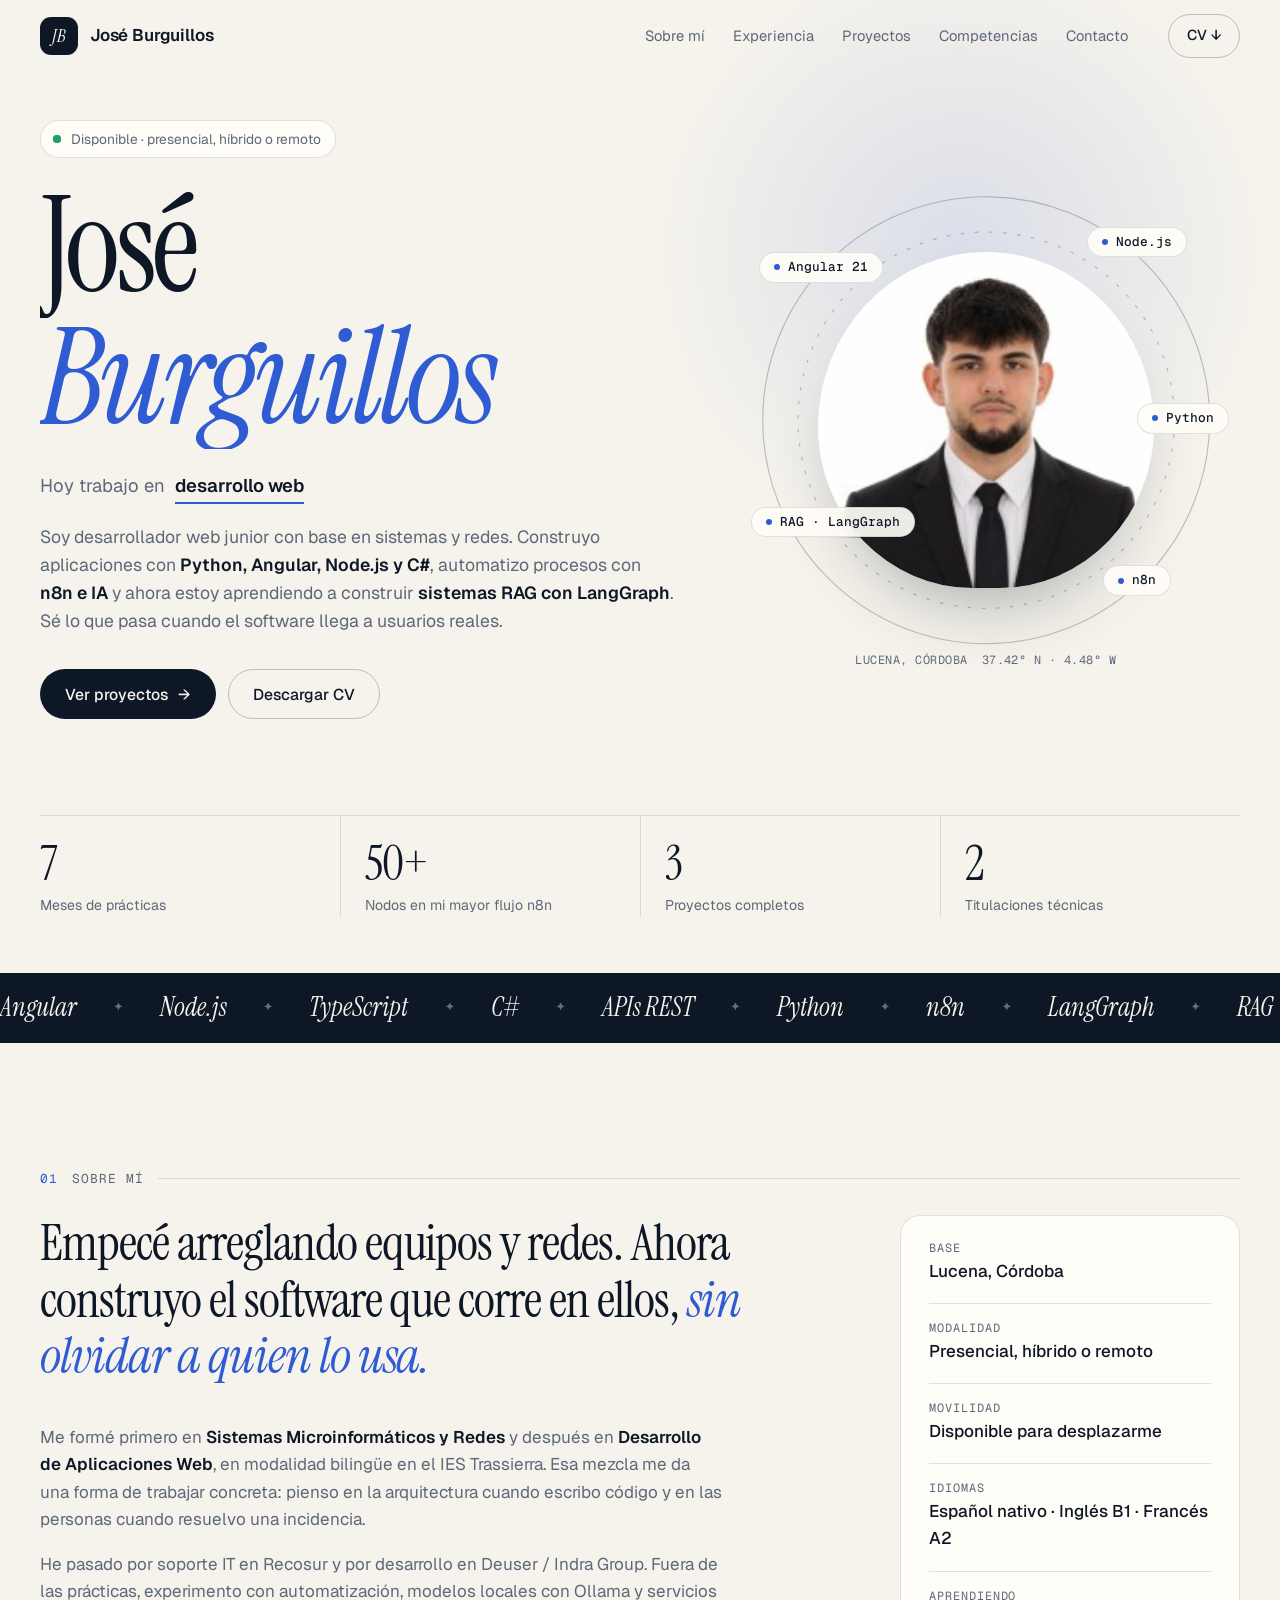
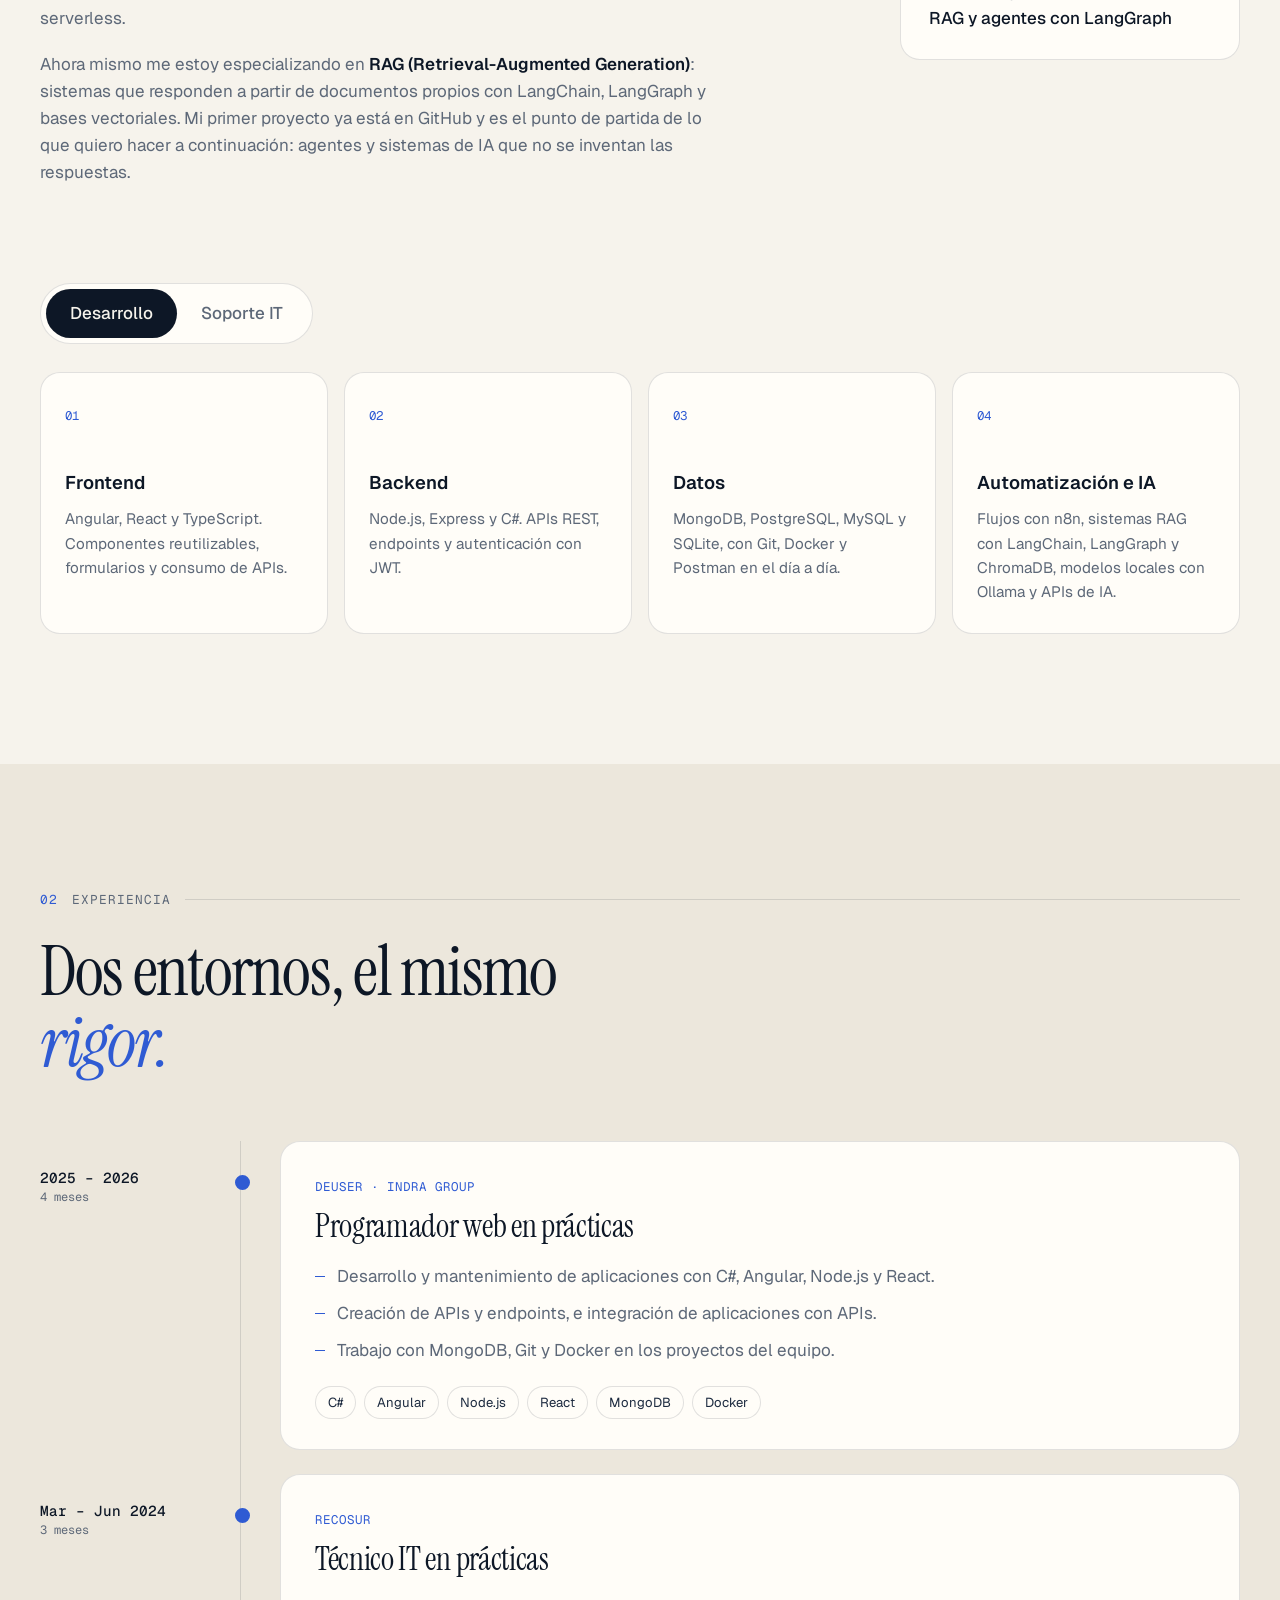
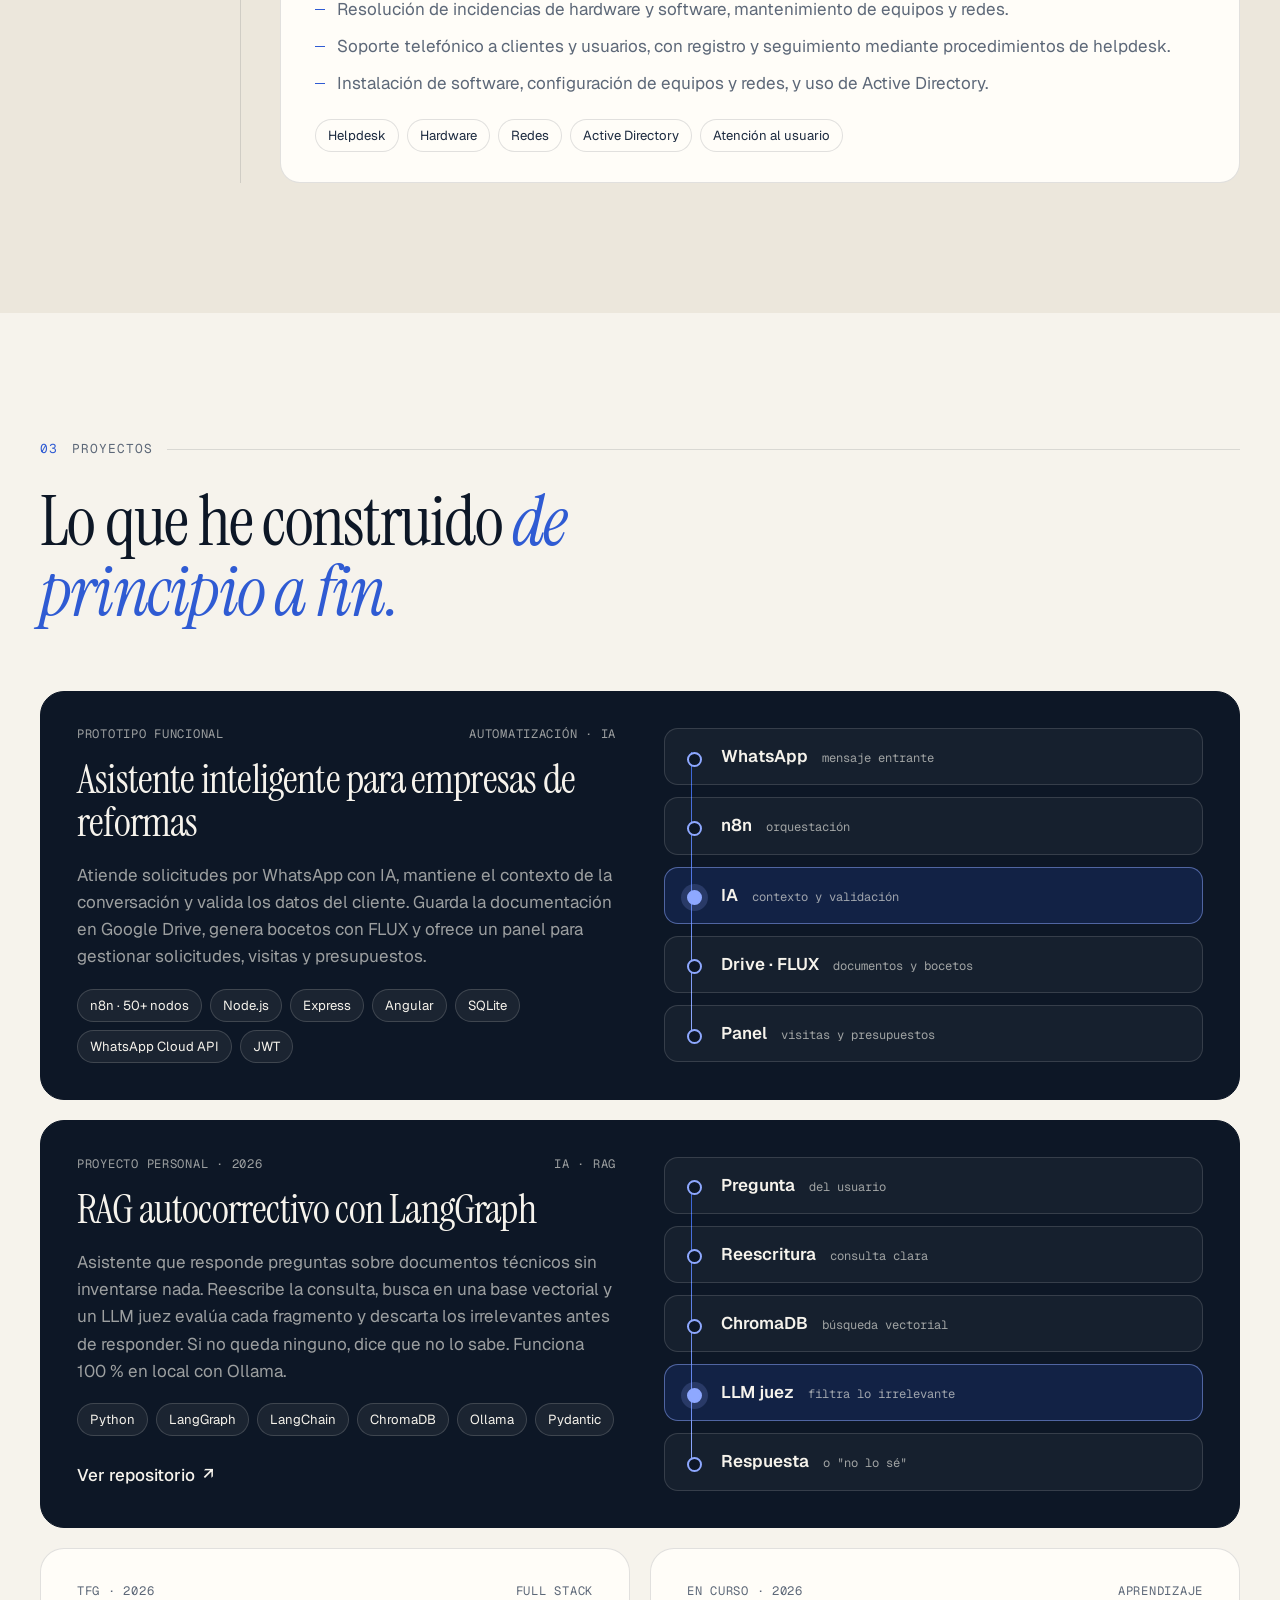
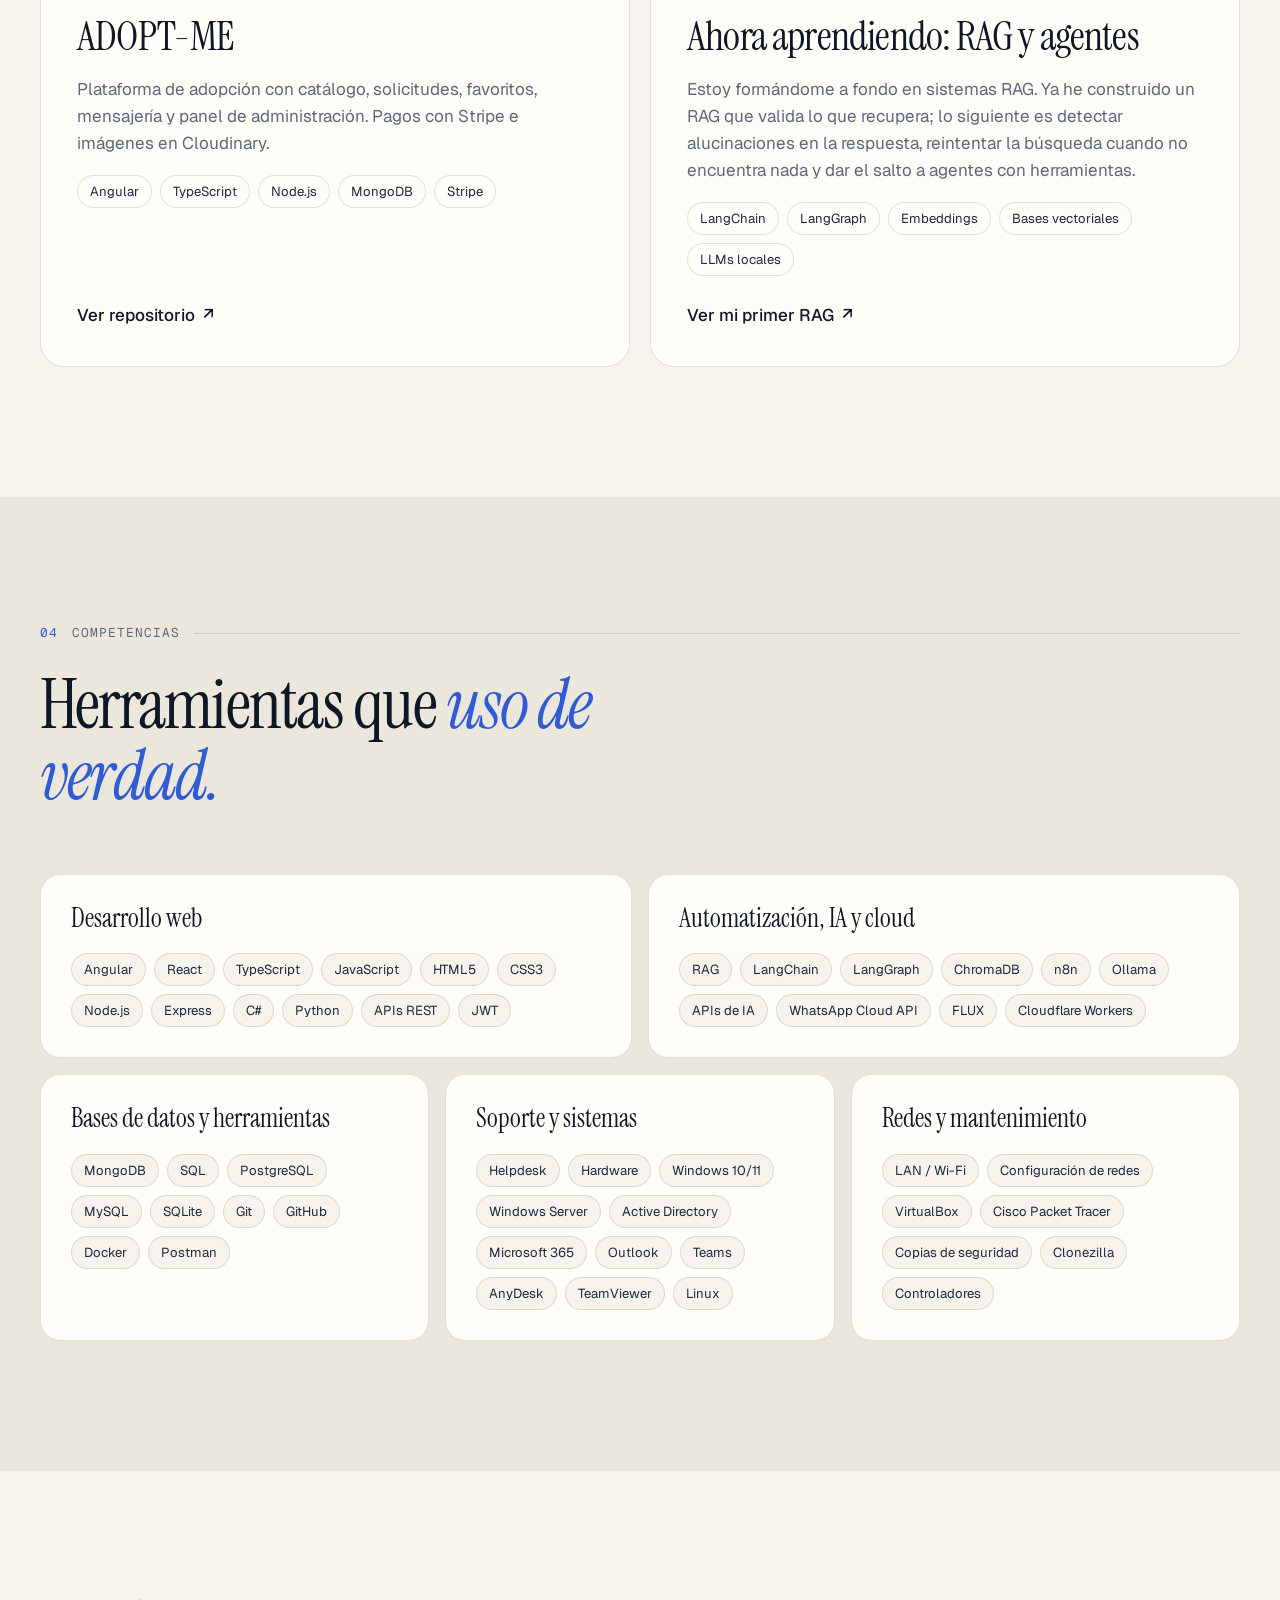
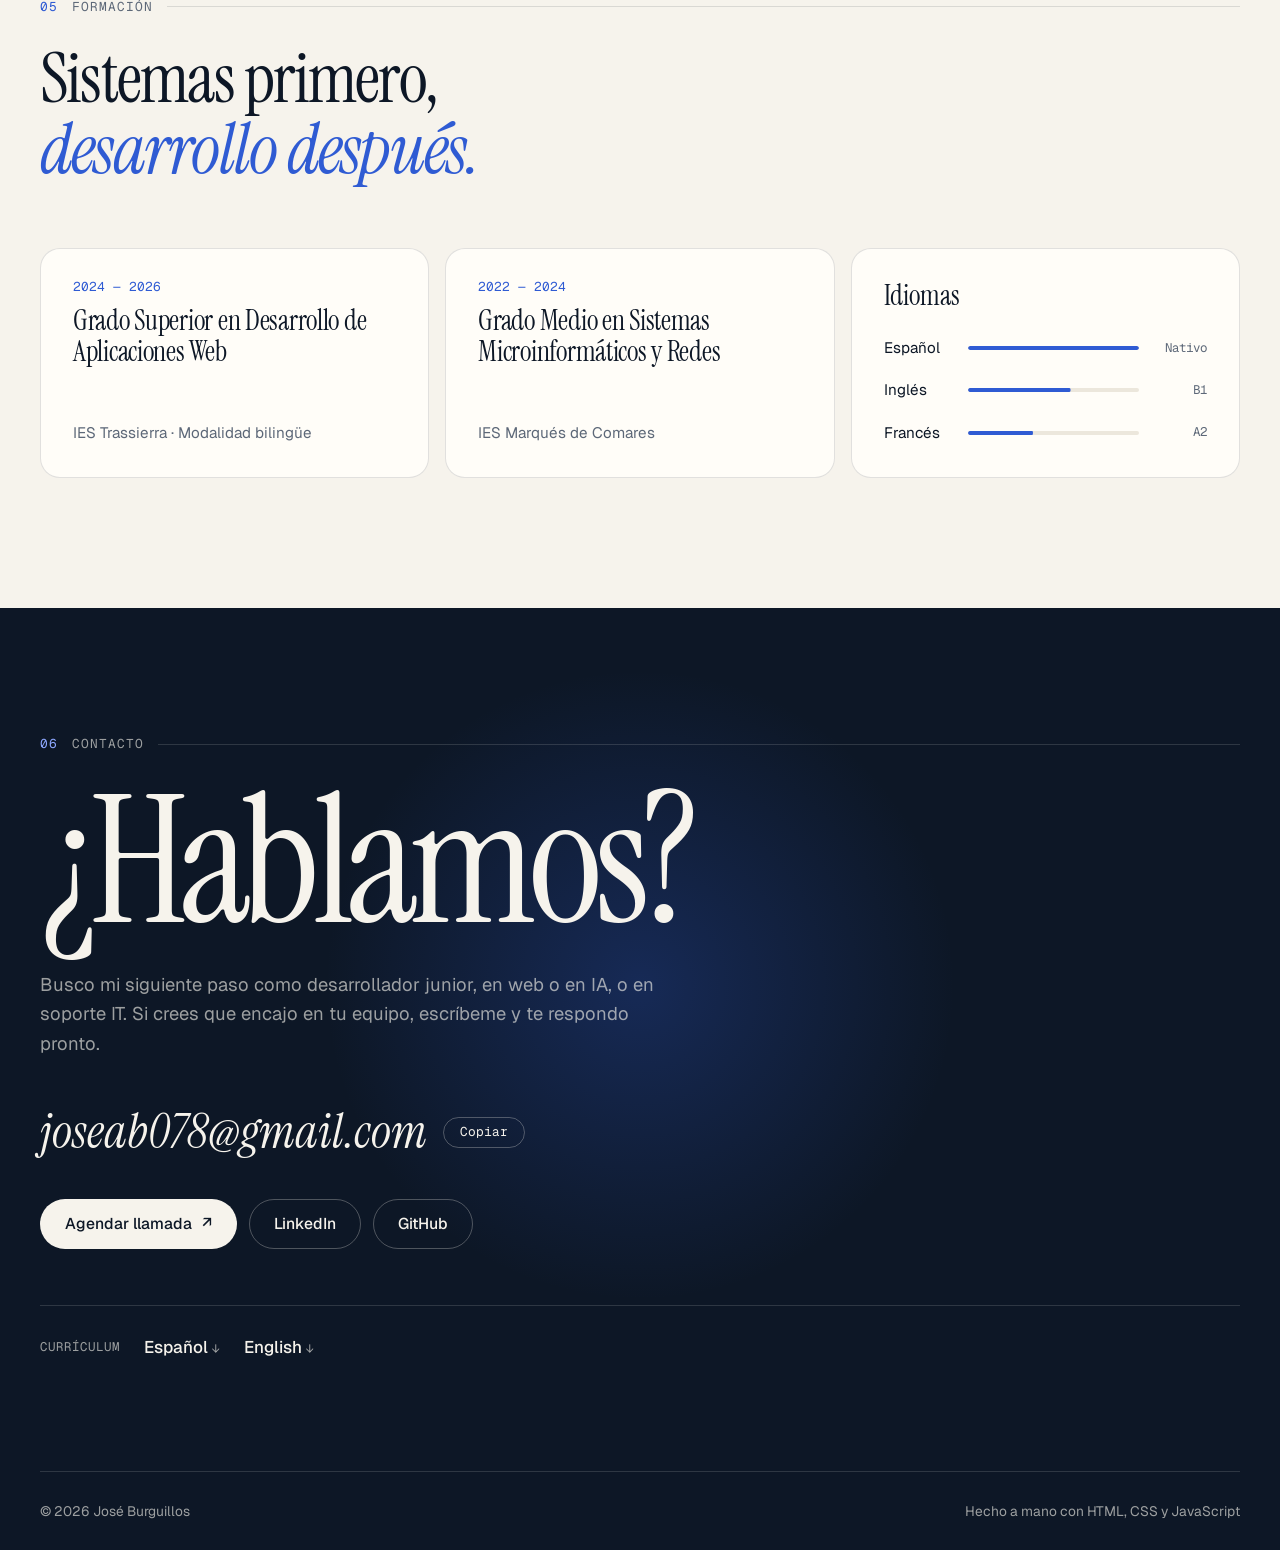
==== commit 9dcf0edf: "Añade proyecto RAG con LangGraph y sección de aprendizaje en RAG - Nuevo proyecto destacado: RAG aut" ====
--- a/index.html
+++ b/index.html
@@ -5,10 +5,10 @@
   <meta name="viewport" content="width=device-width, initial-scale=1">
   <meta name="theme-color" content="#0d1726">
   <title>José Burguillos — Desarrollo web, Soporte IT y Automatización</title>
-  <meta name="description" content="Portfolio de José Burguillos, desarrollador web junior (Angular, Node.js, C#) con experiencia en soporte IT y automatización con n8n e IA. Lucena, Córdoba.">
+  <meta name="description" content="Portfolio de José Burguillos, desarrollador web junior (Python, Angular, Node.js, C#) con experiencia en soporte IT, automatización con n8n y sistemas RAG con LangGraph. Lucena, Córdoba.">
   <meta name="author" content="José Burguillos">
   <meta property="og:title" content="José Burguillos — Desarrollo web, Soporte IT y Automatización">
-  <meta property="og:description" content="Desarrollador web junior con base en sistemas. Angular, Node.js, APIs REST, n8n e IA.">
+  <meta property="og:description" content="Desarrollador web junior con base en sistemas. Python, Angular, Node.js, APIs REST, n8n, RAG e IA.">
   <meta property="og:type" content="website">
   <link rel="icon" href="data:image/svg+xml,%3Csvg xmlns='http://www.w3.org/2000/svg' viewBox='0 0 64 64'%3E%3Crect width='64' height='64' rx='16' fill='%230d1726'/%3E%3Ctext x='32' y='42' text-anchor='middle' font-family='Georgia' font-style='italic' font-size='28' fill='%23f6f3ec'%3EJB%3C/text%3E%3C/svg%3E">
   <link rel="preconnect" href="https://fonts.googleapis.com">
@@ -33,9 +33,9 @@
         <a href="#proyectos">Proyectos</a>
         <a href="#competencias">Competencias</a>
         <a href="#contacto">Contacto</a>
-        <a class="nav-links-cv" href="./CV_Jose_Burguillos.pdf" download>Descargar CV</a>
-      </div>
-      <a class="nav-cta" href="./CV_Jose_Burguillos.pdf" download>CV <span aria-hidden="true">↓</span></a>
+        <a class="nav-links-cv" href="./CV_Jose_Burguillos_ATS.pdf" download>Descargar CV</a>
+      </div>
+      <a class="nav-cta" href="./CV_Jose_Burguillos_ATS.pdf" download>CV <span aria-hidden="true">↓</span></a>
       <button class="menu-button" type="button" aria-label="Abrir menú" aria-expanded="false" aria-controls="nav-links"><span></span><span></span></button>
     </nav>
   </header>
@@ -55,10 +55,10 @@
             <span class="hero-role-label">Hoy trabajo en</span>
             <span class="rotator" aria-live="polite"><span class="rotator-word">desarrollo web</span></span>
           </p>
-          <p class="hero-lede intro" style="--i:3">Soy desarrollador web junior con base en sistemas y redes. Construyo aplicaciones con <strong>Angular, Node.js y C#</strong>, automatizo procesos con <strong>n8n e IA</strong> y sé lo que pasa cuando el software llega a usuarios reales.</p>
+          <p class="hero-lede intro" style="--i:3">Soy desarrollador web junior con base en sistemas y redes. Construyo aplicaciones con <strong>Python, Angular, Node.js y C#</strong>, automatizo procesos con <strong>n8n e IA</strong> y ahora estoy aprendiendo a construir <strong>sistemas RAG con LangGraph</strong>. Sé lo que pasa cuando el software llega a usuarios reales.</p>
           <div class="hero-actions intro" style="--i:4">
             <a class="button button--solid magnetic" href="#proyectos">Ver proyectos <span aria-hidden="true">→</span></a>
-            <a class="button button--ghost magnetic" href="./CV_Jose_Burguillos.pdf" download>Descargar CV</a>
+            <a class="button button--ghost magnetic" href="./CV_Jose_Burguillos_ATS.pdf" download>Descargar CV</a>
           </div>
         </div>
 
@@ -73,7 +73,7 @@
           <span class="chip chip--2" aria-hidden="true">Node.js</span>
           <span class="chip chip--3" aria-hidden="true">Python</span>
           <span class="chip chip--4" aria-hidden="true">n8n</span>
-          <span class="chip chip--5" aria-hidden="true">APIs e IA</span>
+          <span class="chip chip--5" aria-hidden="true">RAG · LangGraph</span>
           <figcaption class="portrait-caption"><span>Lucena, Córdoba</span><span>37.42° N · 4.48° W</span></figcaption>
         </figure>
       </div>
@@ -88,8 +88,8 @@
 
     <div class="marquee" aria-hidden="true">
       <div class="marquee-track">
-        <span>Angular</span><span>Node.js</span><span>TypeScript</span><span>C#</span><span>APIs REST</span><span>n8n</span><span>Ollama</span><span>Cloudflare Workers</span><span>MongoDB</span><span>Docker</span><span>Active Directory</span><span>Microsoft 365</span>
-        <span>Angular</span><span>Node.js</span><span>TypeScript</span><span>C#</span><span>APIs REST</span><span>n8n</span><span>Ollama</span><span>Cloudflare Workers</span><span>MongoDB</span><span>Docker</span><span>Active Directory</span><span>Microsoft 365</span>
+        <span>Angular</span><span>Node.js</span><span>TypeScript</span><span>C#</span><span>APIs REST</span><span>Python</span><span>n8n</span><span>LangGraph</span><span>RAG</span><span>ChromaDB</span><span>Ollama</span><span>Cloudflare Workers</span><span>MongoDB</span><span>Docker</span><span>Active Directory</span><span>Microsoft 365</span>
+        <span>Angular</span><span>Node.js</span><span>TypeScript</span><span>C#</span><span>APIs REST</span><span>Python</span><span>n8n</span><span>LangGraph</span><span>RAG</span><span>ChromaDB</span><span>Ollama</span><span>Cloudflare Workers</span><span>MongoDB</span><span>Docker</span><span>Active Directory</span><span>Microsoft 365</span>
       </div>
     </div>
 
@@ -105,6 +105,7 @@
           <div class="about-text reveal">
             <p>Me formé primero en <strong>Sistemas Microinformáticos y Redes</strong> y después en <strong>Desarrollo de Aplicaciones Web</strong>, en modalidad bilingüe en el IES Trassierra. Esa mezcla me da una forma de trabajar concreta: pienso en la arquitectura cuando escribo código y en las personas cuando resuelvo una incidencia.</p>
             <p>He pasado por soporte IT en Recosur y por desarrollo en Deuser / Indra Group. Fuera de las prácticas, experimento con automatización, modelos locales con Ollama y servicios serverless.</p>
+            <p>Ahora mismo me estoy especializando en <strong>RAG (Retrieval-Augmented Generation)</strong>: sistemas que responden a partir de documentos propios con LangChain, LangGraph y bases vectoriales. Mi primer proyecto ya está en GitHub y es el punto de partida de lo que quiero hacer a continuación: agentes y sistemas de IA que no se inventan las respuestas.</p>
           </div>
         </div>
         <aside class="facts reveal" aria-label="Datos rápidos">
@@ -113,6 +114,7 @@
             <div><dt>Modalidad</dt><dd>Presencial, híbrido o remoto</dd></div>
             <div><dt>Movilidad</dt><dd>Disponible para desplazarme</dd></div>
             <div><dt>Idiomas</dt><dd>Español nativo · Inglés B1 · Francés A2</dd></div>
+            <div><dt>Aprendiendo</dt><dd>RAG y agentes con LangGraph</dd></div>
           </dl>
         </aside>
       </div>
@@ -127,7 +129,7 @@
           <article class="capability"><span>01</span><h3>Frontend</h3><p>Angular, React y TypeScript. Componentes reutilizables, formularios y consumo de APIs.</p></article>
           <article class="capability"><span>02</span><h3>Backend</h3><p>Node.js, Express y C#. APIs REST, endpoints y autenticación con JWT.</p></article>
           <article class="capability"><span>03</span><h3>Datos</h3><p>MongoDB, PostgreSQL, MySQL y SQLite, con Git, Docker y Postman en el día a día.</p></article>
-          <article class="capability"><span>04</span><h3>Automatización e IA</h3><p>Flujos con n8n, modelos locales con Ollama, APIs de IA y Cloudflare Workers.</p></article>
+          <article class="capability"><span>04</span><h3>Automatización e IA</h3><p>Flujos con n8n, sistemas RAG con LangChain, LangGraph y ChromaDB, modelos locales con Ollama y APIs de IA.</p></article>
         </div>
         <div class="mode-panel" id="panel-support" role="tabpanel" aria-labelledby="tab-support" hidden>
           <article class="capability"><span>01</span><h3>Helpdesk</h3><p>Soporte telefónico y remoto con AnyDesk y TeamViewer, registro y seguimiento de incidencias.</p></article>
@@ -149,7 +151,7 @@
         <ol class="timeline">
           <li class="timeline-line" aria-hidden="true"><span></span></li>
           <li class="role reveal">
-            <div class="role-when"><span>2024</span><small>4 meses</small></div>
+            <div class="role-when"><span>2025 – 2026</span><small>4 meses</small></div>
             <div class="role-body">
               <span class="role-company">Deuser · Indra Group</span>
               <h3>Programador web en prácticas</h3>
@@ -203,6 +205,23 @@
           </div>
         </article>
 
+        <article class="project project--feature spot reveal">
+          <div class="project-info">
+            <div class="project-meta"><span>Proyecto personal · 2026</span><span>IA · RAG</span></div>
+            <h3>RAG autocorrectivo con LangGraph</h3>
+            <p>Asistente que responde preguntas sobre documentos técnicos sin inventarse nada. Reescribe la consulta, busca en una base vectorial y un LLM juez evalúa cada fragmento y descarta los irrelevantes antes de responder. Si no queda ninguno, dice que no lo sabe. Funciona 100 % en local con Ollama.</p>
+            <ul class="tags"><li>Python</li><li>LangGraph</li><li>LangChain</li><li>ChromaDB</li><li>Ollama</li><li>Pydantic</li></ul>
+            <a class="project-link" href="https://github.com/JoseBurguillos/MiPrimerRag" target="_blank" rel="noreferrer">Ver repositorio <span aria-hidden="true">↗</span></a>
+          </div>
+          <div class="flow" aria-hidden="true">
+            <div class="flow-node"><b>Pregunta</b><small>del usuario</small></div>
+            <div class="flow-node"><b>Reescritura</b><small>consulta clara</small></div>
+            <div class="flow-node"><b>ChromaDB</b><small>búsqueda vectorial</small></div>
+            <div class="flow-node flow-node--accent"><b>LLM juez</b><small>filtra lo irrelevante</small></div>
+            <div class="flow-node"><b>Respuesta</b><small>o "no lo sé"</small></div>
+          </div>
+        </article>
+
         <article class="project spot reveal">
           <div class="project-meta"><span>TFG · 2026</span><span>Full stack</span></div>
           <h3>ADOPT-ME</h3>
@@ -212,11 +231,11 @@
         </article>
 
         <article class="project spot reveal">
-          <div class="project-meta"><span>Personal · 2026</span><span>Full stack</span></div>
-          <h3>Sistema de fichaje</h3>
-          <p>Registro de entradas y salidas con autenticación por token, geolocalización, historial personal y panel de administración.</p>
-          <ul class="tags"><li>Angular</li><li>Python</li><li>SQLite</li></ul>
-          <a class="project-link" href="https://github.com/JoseBurguillos/ProgramaFichajeEmpresa" target="_blank" rel="noreferrer">Ver repositorio <span aria-hidden="true">↗</span></a>
+          <div class="project-meta"><span>En curso · 2026</span><span>Aprendizaje</span></div>
+          <h3>Ahora aprendiendo: RAG y agentes</h3>
+          <p>Estoy formándome a fondo en sistemas RAG. Ya he construido un RAG que valida lo que recupera; lo siguiente es detectar alucinaciones en la respuesta, reintentar la búsqueda cuando no encuentra nada y dar el salto a agentes con herramientas.</p>
+          <ul class="tags"><li>LangChain</li><li>LangGraph</li><li>Embeddings</li><li>Bases vectoriales</li><li>LLMs locales</li></ul>
+          <a class="project-link" href="https://github.com/JoseBurguillos/MiPrimerRag" target="_blank" rel="noreferrer">Ver mi primer RAG <span aria-hidden="true">↗</span></a>
         </article>
       </div>
     </section>
@@ -231,7 +250,7 @@
         <h2 id="competencias-title" class="section-title reveal">Herramientas que <em>uso de verdad.</em></h2>
         <div class="skills">
           <article class="skill-group reveal"><h3>Desarrollo web</h3><ul class="tags"><li>Angular</li><li>React</li><li>TypeScript</li><li>JavaScript</li><li>HTML5</li><li>CSS3</li><li>Node.js</li><li>Express</li><li>C#</li><li>Python</li><li>APIs REST</li><li>JWT</li></ul></article>
-          <article class="skill-group reveal"><h3>Automatización, IA y cloud</h3><ul class="tags"><li>n8n</li><li>Ollama</li><li>APIs de IA</li><li>WhatsApp Cloud API</li><li>FLUX</li><li>Cloudflare Workers</li></ul></article>
+          <article class="skill-group reveal"><h3>Automatización, IA y cloud</h3><ul class="tags"><li>RAG</li><li>LangChain</li><li>LangGraph</li><li>ChromaDB</li><li>n8n</li><li>Ollama</li><li>APIs de IA</li><li>WhatsApp Cloud API</li><li>FLUX</li><li>Cloudflare Workers</li></ul></article>
           <article class="skill-group reveal"><h3>Bases de datos y herramientas</h3><ul class="tags"><li>MongoDB</li><li>SQL</li><li>PostgreSQL</li><li>MySQL</li><li>SQLite</li><li>Git</li><li>GitHub</li><li>Docker</li><li>Postman</li></ul></article>
           <article class="skill-group reveal"><h3>Soporte y sistemas</h3><ul class="tags"><li>Helpdesk</li><li>Hardware</li><li>Windows 10/11</li><li>Windows Server</li><li>Active Directory</li><li>Microsoft 365</li><li>Outlook</li><li>Teams</li><li>AnyDesk</li><li>TeamViewer</li><li>Linux</li></ul></article>
           <article class="skill-group reveal"><h3>Redes y mantenimiento</h3><ul class="tags"><li>LAN / Wi-Fi</li><li>Configuración de redes</li><li>VirtualBox</li><li>Cisco Packet Tracer</li><li>Copias de seguridad</li><li>Clonezilla</li><li>Controladores</li></ul></article>
@@ -276,7 +295,7 @@
           <span class="section-kicker">Contacto</span>
         </header>
         <h2 id="contacto-title" class="contact-title reveal">¿Hablamos?</h2>
-        <p class="contact-lede reveal">Busco mi siguiente paso como desarrollador web junior o en soporte IT. Si crees que encajo en tu equipo, escríbeme y te respondo pronto.</p>
+        <p class="contact-lede reveal">Busco mi siguiente paso como desarrollador junior, en web o en IA, o en soporte IT. Si crees que encajo en tu equipo, escríbeme y te respondo pronto.</p>
         <div class="contact-mail reveal">
           <a href="mailto:joseab078@gmail.com" class="mail-link">joseab078@gmail.com</a>
           <button class="copy-button" type="button" data-copy="joseab078@gmail.com">Copiar</button>
@@ -288,7 +307,7 @@
         </div>
         <div class="downloads reveal">
           <span>Currículum</span>
-          <a href="./CV_Jose_Burguillos.pdf" download>Español <span aria-hidden="true">↓</span></a>
+          <a href="./CV_Jose_Burguillos_ATS.pdf" download>Español <span aria-hidden="true">↓</span></a>
           <a href="./CV_Jose_Burguillos_English.pdf" download>English <span aria-hidden="true">↓</span></a>
         </div>
       </div>
